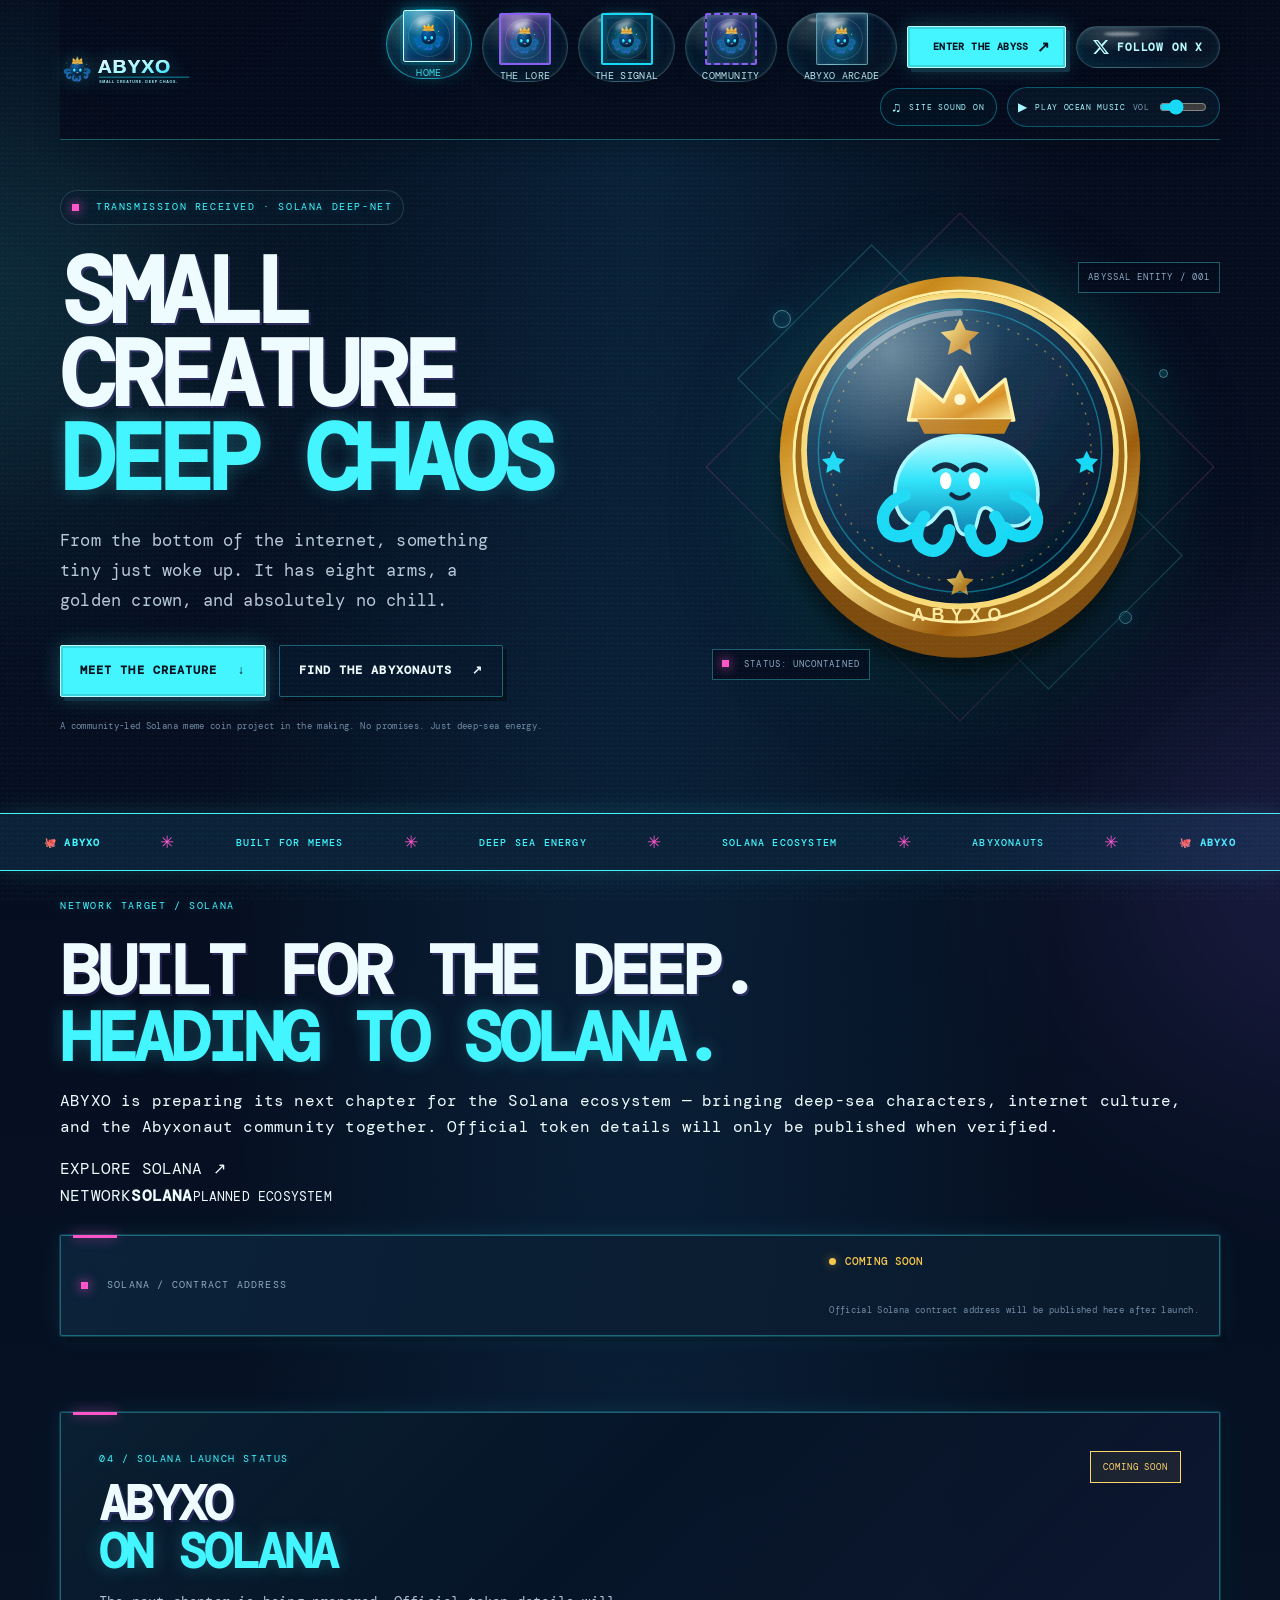
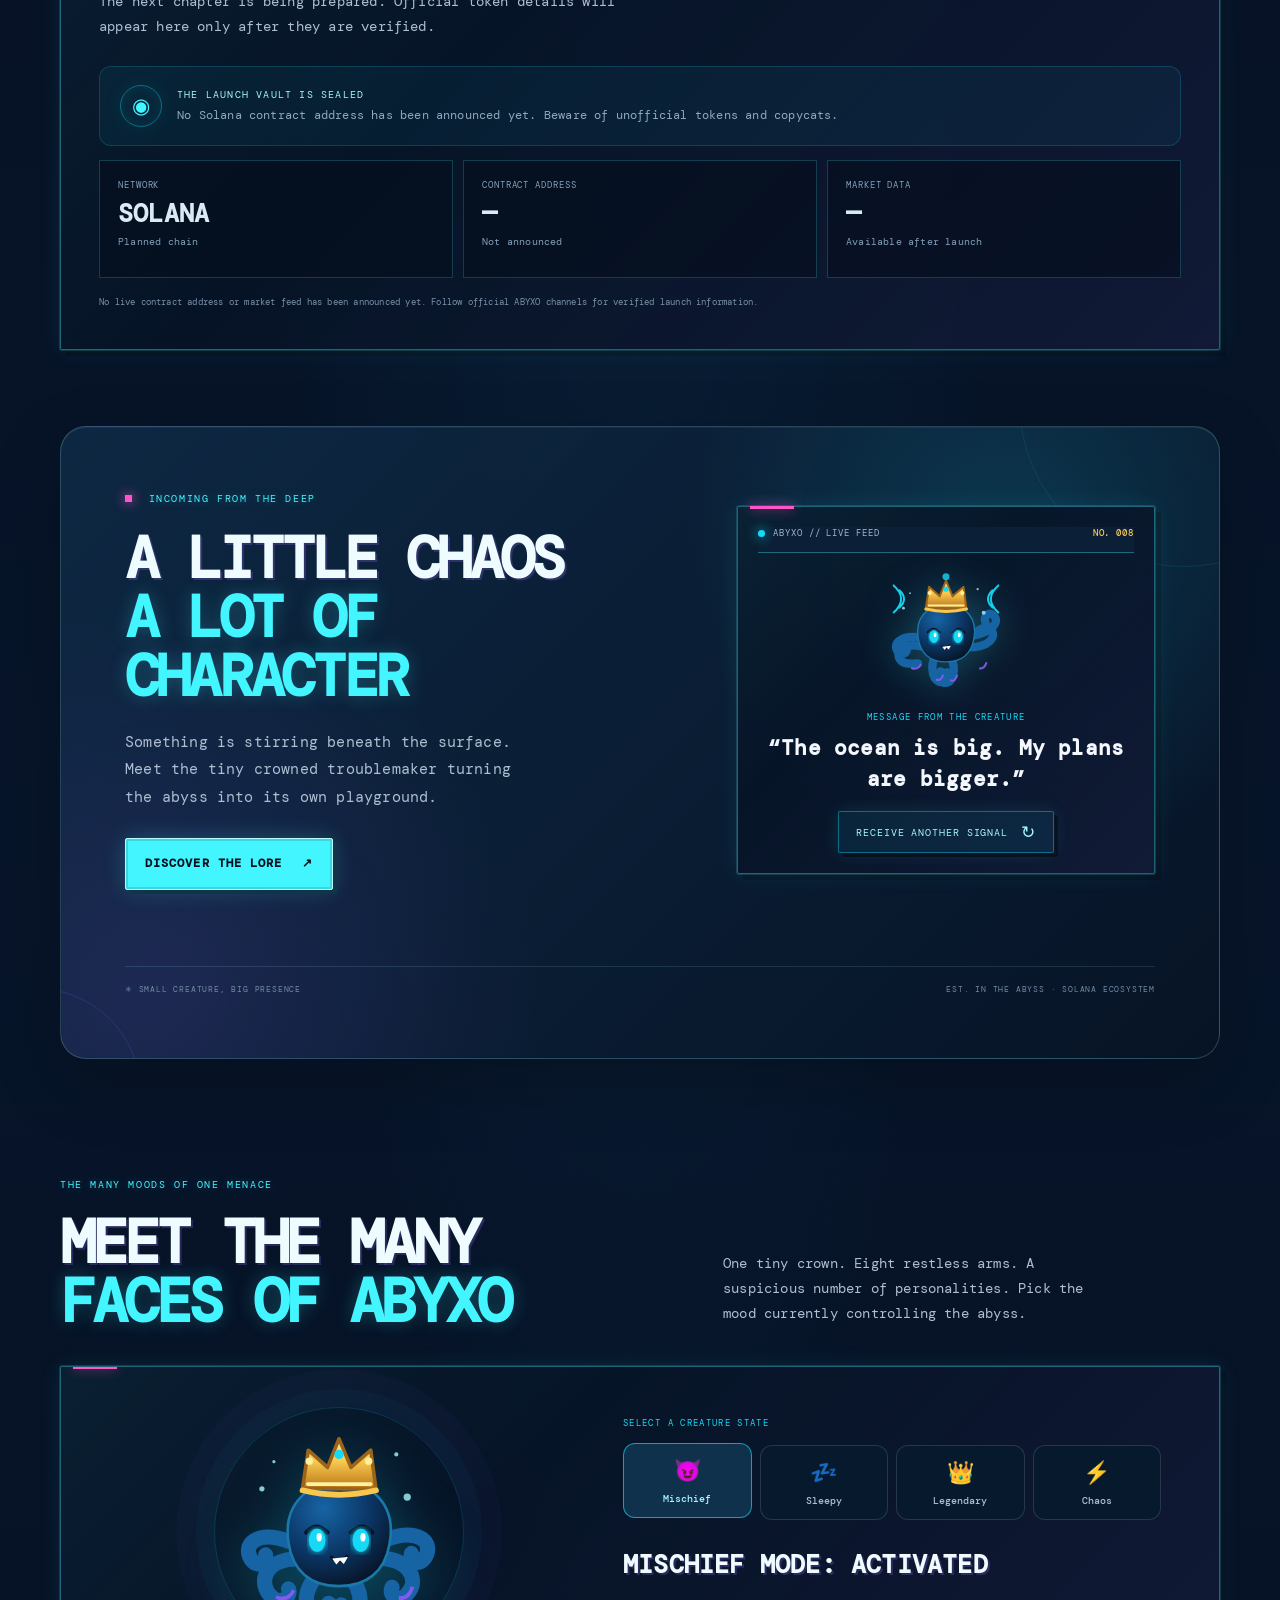
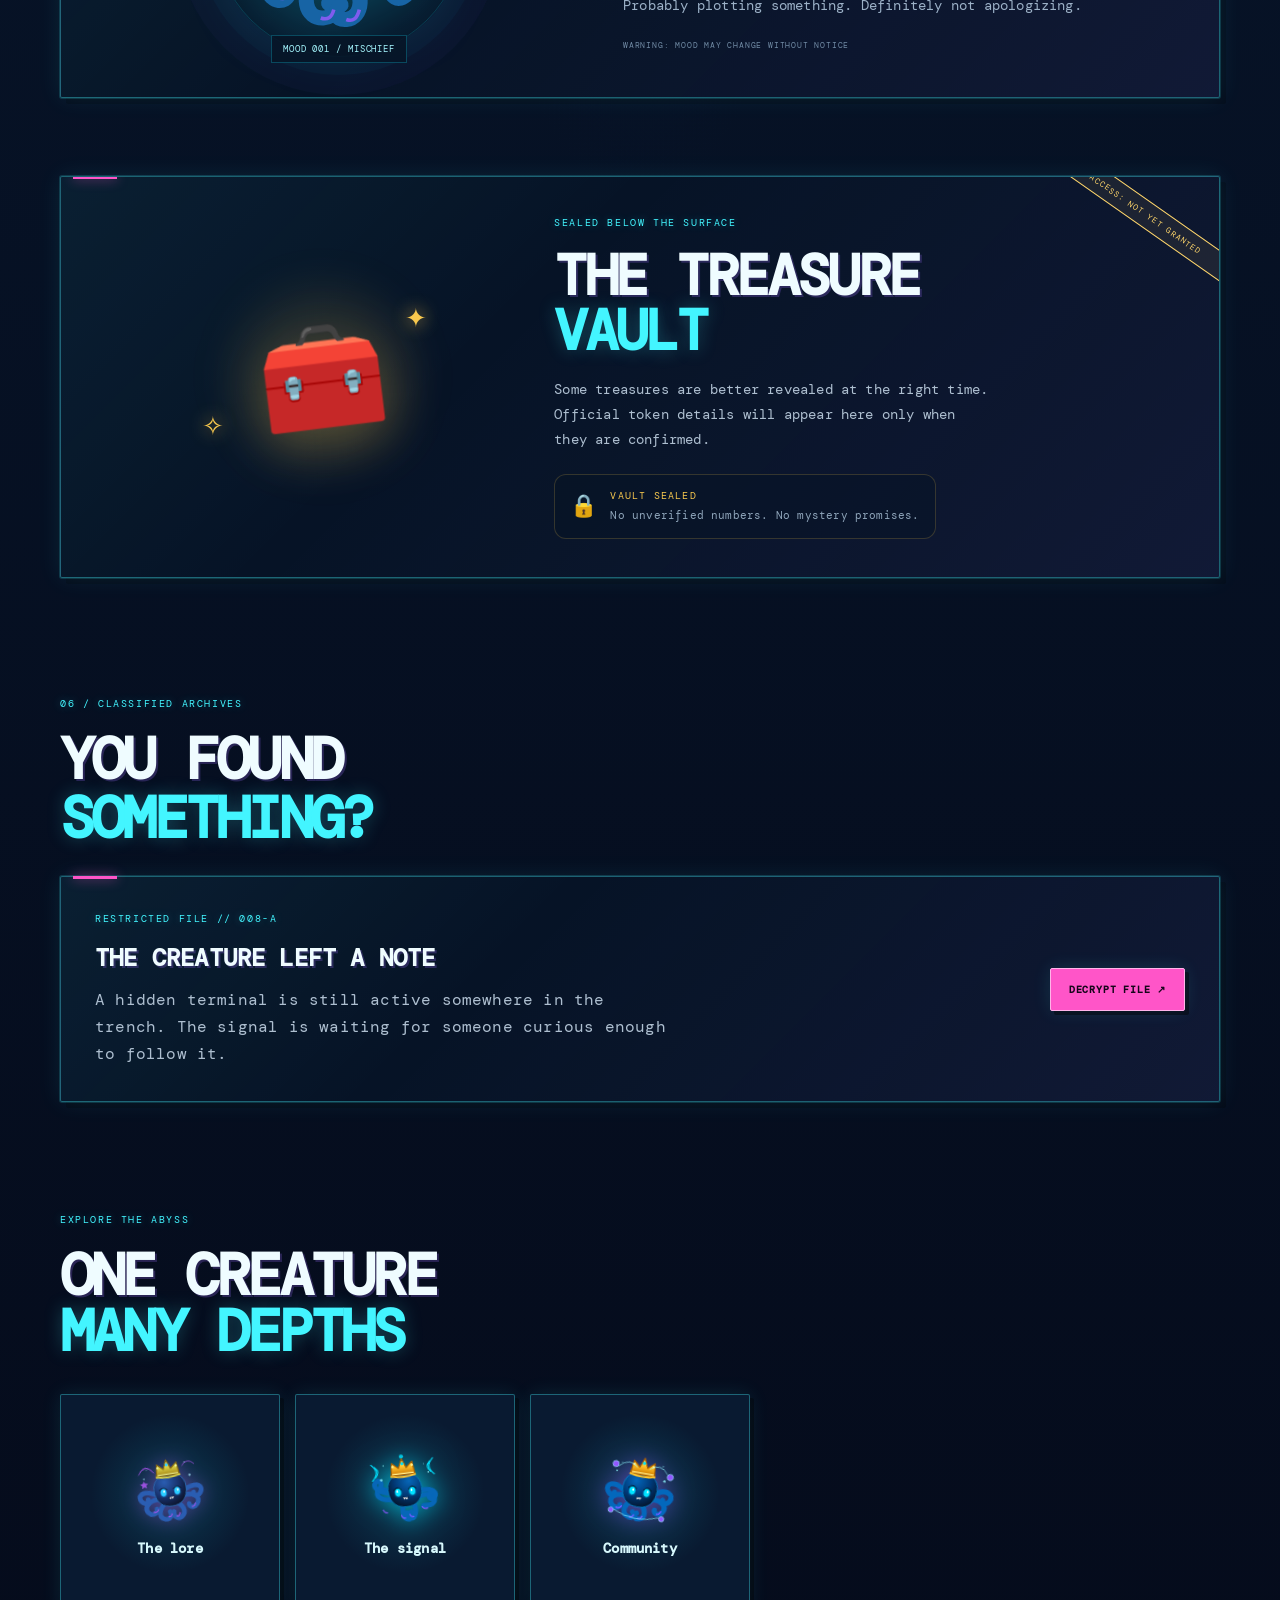
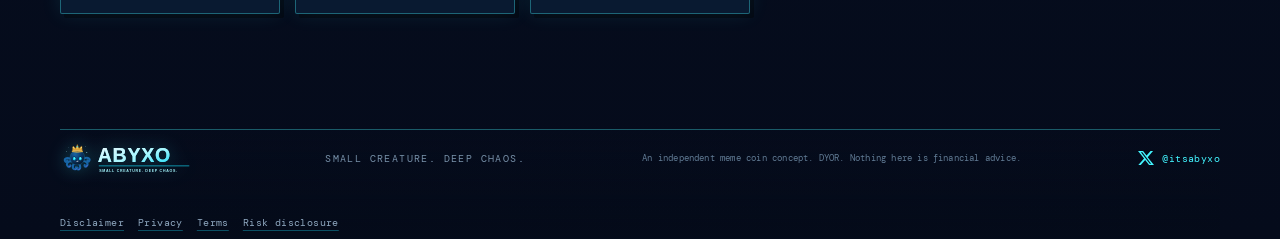
==== website/index.html @ 02805351 "Add official Solana identity across ABYXO pages" ====
<!doctype html>
<html lang="en">
<head>
  <meta charset="utf-8">
  <meta name="viewport" content="width=device-width, initial-scale=1">
  <meta name="theme-color" content="#071426">
  <meta name="description" content="ABYXO — Small Creature. Deep Chaos. A Solana meme coin community rising from the digital deep.">
  <meta name="robots" content="index, follow">
  <link rel="canonical" href="https://abyxo.xyz/">
  <meta property="og:type" content="website">
  <meta property="og:site_name" content="ABYXO">
  <meta property="og:title" content="ABYXO — Small Creature. Deep Chaos.">
  <meta property="og:description" content="ABYXO — Small Creature. Deep Chaos. A Solana meme coin community rising from the digital deep.">
  <meta property="og:url" content="https://abyxo.xyz/">
  <meta property="og:image" content="https://abyxo.xyz/og-image.jpg?v=2">
  <meta property="og:image:secure_url" content="https://abyxo.xyz/og-image.jpg?v=2">
  <meta property="og:image:type" content="image/jpeg">
  <meta property="og:image:width" content="1200">
  <meta property="og:image:height" content="630">
  <meta property="og:image:alt" content="ABYXO — Small Creature. Deep Chaos. Official deep-sea social preview.">
  <meta name="twitter:card" content="summary_large_image">
  <meta name="twitter:title" content="ABYXO — Small Creature. Deep Chaos.">
  <meta name="twitter:description" content="ABYXO — Small Creature. Deep Chaos. A Solana meme coin community rising from the digital deep.">
  <meta name="twitter:image" content="https://abyxo.xyz/og-image.jpg?v=2">
  <meta name="twitter:image:alt" content="ABYXO — Small Creature. Deep Chaos.">
  <title>ABYXO — Small Creature. Deep Chaos.</title>
  <link rel="icon" href="./favicon.svg" type="image/svg+xml">
  <link rel="apple-touch-icon" href="./mascot.svg">
  <link rel="preconnect" href="https://fonts.googleapis.com">
  <link rel="preconnect" href="https://fonts.gstatic.com" crossorigin>
  <link href="https://fonts.googleapis.com/css2?family=DM+Mono:wght@400;500&family=Space+Grotesk:wght@400;500;600;700&display=swap" rel="stylesheet">
  <link rel="stylesheet" href="./styles.css?v=5">
</head>
<body>
  <div class="ocean-glow glow-one"></div><div class="ocean-glow glow-two"></div>
  <header class="site-header">
    <a class="brand" href="./" aria-label="ABYXO home"><img src="./logo.svg" alt="ABYXO — Small Creature. Deep Chaos."></a>
    <a class="solana-mark-link" href="https://solana.com" target="_blank" rel="noopener noreferrer" aria-label="Visit the official Solana website" title="Solana"><img src="https://solana.com/src/img/branding/solanaLogoMark.svg" alt="" aria-hidden="true"></a>
    <button class="menu-toggle" aria-label="Open navigation" aria-expanded="false">☰</button>
    <nav class="nav" aria-label="Main navigation">
      <a href="./" class="nav-item nav-item--home active" data-nav="home" aria-current="page"><span class="nav-bubble nav-bubble--home"><img class="nav-bubble-logo" src="./mascot.svg" alt="" aria-hidden="true"></span><span class="nav-label">Home</span></a>
      <a href="./lore.html" class="nav-item nav-item--lore" data-nav="lore"><span class="nav-bubble nav-bubble--lore"><img class="nav-bubble-logo" src="./mascot.svg" alt="" aria-hidden="true"></span><span class="nav-label">The lore</span></a>
      <a href="./signal.html" class="nav-item nav-item--signal" data-nav="signal"><span class="nav-bubble nav-bubble--signal"><img class="nav-bubble-logo" src="./mascot.svg" alt="" aria-hidden="true"></span><span class="nav-label">The signal</span></a>
      <a href="./community.html" class="nav-item nav-item--community" data-nav="community"><span class="nav-bubble nav-bubble--community"><img class="nav-bubble-logo" src="./mascot.svg" alt="" aria-hidden="true"></span><span class="nav-label">Community</span></a>
      
      <a href="./arcade.html" class="nav-item nav-item--arcade" data-nav="arcade"><span class="nav-bubble nav-bubble--arcade"><img class="nav-bubble-logo" src="./mascot.svg" alt="" aria-hidden="true"></span><span class="nav-label">Abyxo Arcade</span></a>
      <a class="nav-cta" href="./community.html"><span>Enter the abyss</span><b>↗</b></a>
    <a class="social-link social-link--x" href="https://x.com/itsabyxo" target="_blank" rel="noopener noreferrer" aria-label="Follow ABYXO on X" title="ABYXO on X"><svg viewBox="0 0 24 24" aria-hidden="true"><path d="M18.9 1.5h3.68l-8.04 9.19L24 22.5h-7.41l-5.8-7.58-6.63 7.58H.48l8.6-9.83L0 1.5h7.59l5.24 6.93L18.9 1.5Zm-1.29 19h2.04L6.48 3.39H4.29L17.61 20.5Z"/></svg><span>Follow on X</span></a></nav>
  </header>
  <main id="top">
    <section class="hero section-wrap">
      <div class="hero-copy">
        <div class="eyebrow"><span class="pulse-dot"></span> TRANSMISSION RECEIVED · SOLANA DEEP-NET</div>
        <h1>SMALL CREATURE<br><span>DEEP CHAOS</span></h1>
        <p class="hero-lede">From the bottom of the internet, something tiny just woke up. It has eight arms, a golden crown, and absolutely no chill.</p>
        <div class="hero-actions">
          <a class="button button-primary" href="./lore.html">Meet the creature <span>↓</span></a>
          <a class="button button-ghost" href="./community.html">Find the Abyxonauts <span>↗</span></a>
        </div>
        <p class="micro-note">A community-led Solana meme coin project in the making. No promises. Just deep-sea energy.</p>
      </div>
      <div class="hero-art">
        <div class="orbit orbit-a"></div><div class="orbit orbit-b"></div>
        <div class="art-label label-top">ABYSSAL ENTITY / 001</div>
        <img class="mascot hero-coin" src="./coin.svg" alt="ABYXO gold-and-cyan coin featuring its crowned octopus emblem">
        <div class="art-label label-bottom"><span class="pulse-dot"></span> STATUS: UNCONTAINED</div>
        <div class="bubble bubble-one"></div><div class="bubble bubble-two"></div><div class="bubble bubble-three"></div>
      </div>
    </section>

    <section class="ticker-strip" aria-label="Project highlights">
      <div>🐙 <span>ABYXO</span></div><i>✳</i><div>BUILT FOR MEMES</div><i>✳</i><div>DEEP SEA ENERGY</div><i>✳</i><div>SOLANA ECOSYSTEM</div><i>✳</i><div>ABYXONAUTS</div><i>✳</i><div>🐙 <span>ABYXO</span></div>
    </section>
    <section class="solana-ecosystem section-wrap" aria-labelledby="solana-ecosystem-title">
      <div class="solana-ecosystem-mark" aria-hidden="true"><img src="https://solana.com/src/img/branding/solanaLogoMark.svg" alt=""></div>
      <div class="solana-ecosystem-copy">
        <div class="section-kicker">NETWORK TARGET / SOLANA</div>
        <h2 id="solana-ecosystem-title">BUILT FOR THE DEEP.<br><span>HEADING TO SOLANA.</span></h2>
        <p>ABYXO is preparing its next chapter for the Solana ecosystem — bringing deep-sea characters, internet culture, and the Abyxonaut community together. Official token details will only be published when verified.</p>
        <a class="solana-ecosystem-link" href="https://solana.com" target="_blank" rel="noopener noreferrer">EXPLORE SOLANA <span aria-hidden="true">↗</span></a>
      </div>
      <div class="solana-ecosystem-meta"><span>NETWORK</span><strong>SOLANA</strong><small>PLANNED ECOSYSTEM</small></div>
    </section>
    <section class="ca-strip section-wrap" aria-labelledby="ca-title">
      <div class="ca-strip-label"><span class="pulse-dot"></span><span id="ca-title">SOLANA / CONTRACT ADDRESS</span></div>
      <div class="ca-strip-value ca-strip-content">
        <div class="ca-address-row"><span class="ca-status-dot" aria-hidden="true"></span><strong class="ca-address">COMING SOON</strong></div>
        <div class="ca-address-row"><span class="micro-note">Official Solana contract address will be published here after launch.</span></div>
      </div>
    </section>
    <section class="token-live-panel section-wrap" id="solana-launch" aria-labelledby="solana-launch-title">
      <div class="token-live-heading"><div><div class="section-kicker">04 / SOLANA LAUNCH STATUS</div><h2 id="solana-launch-title">ABYXO <span>ON SOLANA</span></h2><p>The next chapter is being prepared. Official token details will appear here only after they are verified.</p></div><span class="token-live-badge">COMING SOON</span></div>
      <div class="token-live-status"><span class="token-live-orbit" aria-hidden="true">◉</span><div><strong>THE LAUNCH VAULT IS SEALED</strong><small>No Solana contract address has been announced yet. Beware of unofficial tokens and copycats.</small></div></div>
      <div class="token-live-grid" aria-label="ABYXO launch information">
        <article><span>NETWORK</span><strong>SOLANA</strong><small>Planned chain</small></article>
        <article><span>CONTRACT ADDRESS</span><strong>—</strong><small>Not announced</small></article>
        <article><span>MARKET DATA</span><strong>—</strong><small>Available after launch</small></article>
      </div>
      <p class="token-live-footnote">No live contract address or market feed has been announced yet. Follow official ABYXO channels for verified launch information.</p>
    </section>
    <section class="abyss-transmission section-wrap" aria-labelledby="transmission-title">
      <div class="transmission-orbit transmission-orbit--one"></div><div class="transmission-orbit transmission-orbit--two"></div>
      <div class="transmission-copy">
        <div class="section-kicker"><span class="pulse-dot"></span> INCOMING FROM THE DEEP</div>
        <h2 id="transmission-title">A LITTLE CHAOS<br><span>A LOT OF CHARACTER</span></h2>
        <p>Something is stirring beneath the surface. Meet the tiny crowned troublemaker turning the abyss into its own playground.</p>
        <a class="button button-primary" href="./lore.html">Discover the lore <span>↗</span></a>
      </div>
      <div class="transmission-console">
        <div class="console-top"><span><i></i> ABYXO // LIVE FEED</span><b>NO. 008</b></div>
        <div class="console-mascot"><img src="./mascot-signal.svg" alt="ABYXO sending a mysterious signal"></div>
        <p class="console-label">MESSAGE FROM THE CREATURE</p>
        <blockquote id="abyxo-message" aria-live="polite">“The ocean is big. My plans are bigger.”</blockquote>
        <button class="signal-button" id="new-signal" type="button">Receive another signal <span>↻</span></button>
      </div>
      <div class="transmission-foot"><span>✳ SMALL CREATURE, BIG PRESENCE</span><span>EST. IN THE ABYSS · SOLANA ECOSYSTEM</span></div>
    </section>
    <section class="personality-section section-wrap" aria-labelledby="personality-title">
      <div class="section-kicker">THE MANY MOODS OF ONE MENACE</div>
      <div class="personality-heading"><h2 id="personality-title">MEET THE MANY<br><span>FACES OF ABYXO</span></h2><p>One tiny crown. Eight restless arms. A suspicious number of personalities. Pick the mood currently controlling the abyss.</p></div>
      <div class="personality-panel">
        <div class="personality-art" id="personality-art" data-mood="mischief"><span class="personality-orbit"></span><img src="./mascot.svg" alt="ABYXO mascot in its selected mood"><span class="mood-stamp" id="mood-stamp">MOOD 001 / MISCHIEF</span></div>
        <div class="personality-controls">
          <p class="console-label">SELECT A CREATURE STATE</p>
          <div class="mood-options" role="group" aria-label="Choose ABYXO's mood">
            <button class="mood-option active" type="button" data-mood="mischief" aria-pressed="true"><span>😈</span><b>Mischief</b></button>
            <button class="mood-option" type="button" data-mood="sleepy" aria-pressed="false"><span>💤</span><b>Sleepy</b></button>
            <button class="mood-option" type="button" data-mood="legendary" aria-pressed="false"><span>👑</span><b>Legendary</b></button>
            <button class="mood-option" type="button" data-mood="chaos" aria-pressed="false"><span>⚡</span><b>Chaos</b></button>
          </div>
          <h3 id="mood-title">Mischief mode: ACTIVATED</h3>
          <p id="mood-description">Probably plotting something. Definitely not apologizing.</p>
          <span class="mood-footnote">WARNING: MOOD MAY CHANGE WITHOUT NOTICE</span>
        </div>
      </div>
    </section>

    <section class="treasure-section section-wrap" aria-labelledby="treasure-title">
      <div class="treasure-card">
        <div class="treasure-art" aria-hidden="true"><span class="treasure-glow"></span><span class="treasure-chest">🧰</span><span class="treasure-coin coin-one">✦</span><span class="treasure-coin coin-two">✧</span></div>
        <div class="treasure-copy"><div class="section-kicker">SEALED BELOW THE SURFACE</div><h2 id="treasure-title">THE TREASURE<br><span>VAULT</span></h2><p>Some treasures are better revealed at the right time. Official token details will appear here only when they are confirmed.</p>
          <div class="vault-status"><span class="vault-lock">🔒</span><span><b>VAULT SEALED</b><small>No unverified numbers. No mystery promises.</small></span></div>
        </div>
        <div class="vault-ribbon">ACCESS: NOT YET GRANTED</div>
      </div>
    </section>

    


    

    <section class="home-found-something section-wrap" id="classified" aria-labelledby="found-something-title">
  <div class="home-found-heading">
    <div class="section-kicker">06 / CLASSIFIED ARCHIVES</div>
    <h2 id="found-something-title">YOU FOUND<br><span>SOMETHING?</span></h2>
  </div>
  <div class="home-found-card">
    <div><div class="section-kicker">RESTRICTED FILE // 008-A</div><h3>THE CREATURE LEFT A NOTE</h3><p>A hidden terminal is still active somewhere in the trench. The signal is waiting for someone curious enough to follow it.</p></div>
    <a class="reveal-button" href="./terminal.html">DECRYPT FILE ↗</a>
  </div>
</section>

    <section class="home-explore section-wrap"><div class="section-kicker">EXPLORE THE ABYSS</div><h2>ONE CREATURE<br><span>MANY DEPTHS</span></h2><div class="explore-grid"><a class="explore-bubble explore-bubble--lore" href="./lore.html"><img class="explore-mascot explore-mascot--lore" src="./mascot-lore.svg" alt="" aria-hidden="true"><span>The lore</span></a><a class="explore-bubble explore-bubble--signal" href="./signal.html"><img class="explore-mascot explore-mascot--signal" src="./mascot-signal.svg" alt="" aria-hidden="true"><span>The signal</span></a><a class="explore-bubble explore-bubble--community" href="./community.html"><img class="explore-mascot explore-mascot--community" src="./mascot-community.svg" alt="" aria-hidden="true"><span>Community</span></a></div></section>
  </main>
  <footer class="site-footer section-wrap">
    <a class="brand" href="./"><img src="./logo.svg" alt="ABYXO — Small Creature. Deep Chaos."></a>
    <p>SMALL CREATURE. DEEP CHAOS.</p>
    <span class="footer-note">An independent meme coin concept. DYOR. Nothing here is financial advice.</span><a class="footer-social-link" href="https://x.com/itsabyxo" target="_blank" rel="noopener noreferrer" aria-label="Official ABYXO account on X"><svg viewBox="0 0 24 24" aria-hidden="true"><path d="M18.9 1.5h3.68l-8.04 9.19L24 22.5h-7.41l-5.8-7.58-6.63 7.58H.48l8.6-9.83L0 1.5h7.59l5.24 6.93L18.9 1.5Zm-1.29 19h2.04L6.48 3.39H4.29L17.61 20.5Z"/></svg><span>@itsabyxo</span></a>
      <nav class="legal-links" aria-label="Legal information"><a href="./disclaimer.html">Disclaimer</a><a href="./privacy.html">Privacy</a><a href="./terms.html">Terms</a><a href="./risk-disclosure.html">Risk disclosure</a></nav>
  </footer>
  <script src="https://cdn.jsdelivr.net/npm/@supabase/supabase-js@2"></script>
  <script src="./supabase-config.js"></script>
  <script src="./script.js"></script>
  <script src="./leaderboard.js"></script>
  <script src="./site-sound.js"></script>

</body>
</html>
---- website/styles.css ----
:root{--navy:#071426;--panel:#0c2038;--cyan:#16d9f5;--aqua:#a6f7ff;--purple:#8b5cf6;--white:#f4f7fc;--muted:#9cb1c7;--gold:#f8c84e}*{box-sizing:border-box}html{scroll-behavior:smooth}body{margin:0;background:var(--navy);color:var(--white);font-family:"Space Grotesk",sans-serif;overflow-x:hidden}a{color:inherit;text-decoration:none}.ocean-glow{position:absolute;width:440px;height:440px;border-radius:50%;filter:blur(110px);opacity:.13;pointer-events:none}.glow-one{background:var(--cyan);top:80px;left:-240px}.glow-two{background:var(--purple);top:650px;right:-260px}.section-wrap,.site-header{width:min(1160px,calc(100% - 48px));margin-inline:auto}.site-header{height:86px;display:flex;align-items:center;justify-content:space-between;border-bottom:1px solid #ffffff16;position:relative;z-index:5}.brand{display:flex;align-items:center;gap:10px;font-weight:700;letter-spacing:.16em;font-size:20px}.brand img{width:148px;height:auto;display:block;object-fit:contain}.nav{display:flex;align-items:center;gap:34px;font-size:13px;color:var(--muted)}.nav a:hover{color:var(--aqua)}.nav .nav-cta{color:var(--navy);background:var(--cyan);padding:12px 17px;border-radius:4px;font-weight:700}.nav-cta span{margin-left:10px}.menu-toggle{display:none;background:none;border:0;color:white;font-size:24px}.hero{min-height:650px;display:grid;grid-template-columns:1.08fr .92fr;align-items:center;gap:30px;padding-top:50px;padding-bottom:70px}.eyebrow,.section-kicker,.art-label,.micro-note,.footer-note,.card-index,.disclaimer{font-family:"DM Mono",monospace}.eyebrow,.section-kicker{font-size:10px;letter-spacing:.16em;color:var(--cyan)}.pulse-dot{display:inline-block;width:7px;height:7px;background:var(--cyan);border-radius:50%;box-shadow:0 0 13px var(--cyan);margin-right:9px}h1{font-size:clamp(54px,7.2vw,94px);line-height:.91;letter-spacing:-.075em;margin:26px 0 24px;font-weight:700}h1 span,h2 span{color:var(--cyan)}.hero-lede{font-size:17px;line-height:1.7;color:#b7c8d9;max-width:510px}.hero-actions{display:flex;gap:13px;flex-wrap:wrap;margin-top:30px}.button{display:inline-flex;align-items:center;gap:20px;padding:15px 19px;border-radius:4px;font-size:12px;font-weight:700;letter-spacing:.02em}.button-primary{background:var(--cyan);color:var(--navy)}.button-primary:hover{background:var(--aqua);transform:translateY(-2px)}.button-ghost{border:1px solid #ffffff38;color:var(--white)}.button-ghost:hover{border-color:var(--cyan);color:var(--cyan)}.micro-note{font-size:9px;line-height:1.7;color:#718ba5;margin-top:22px;letter-spacing:.04em}.hero-art{min-height:490px;position:relative;display:grid;place-items:center}.mascot{width:min(88%,440px);position:relative;z-index:2;filter:drop-shadow(0 22px 55px #16d9f533);animation:float 5s ease-in-out infinite}.orbit{position:absolute;border:1px solid #16d9f52b;border-radius:50%;transform:rotate(-22deg)}.orbit-a{width:440px;height:190px}.orbit-b{width:360px;height:360px;border-color:#8b5cf62b}.art-label{position:absolute;z-index:3;font-size:9px;letter-spacing:.12em;color:#8ca9c3}.label-top{top:40px;right:0}.label-bottom{bottom:32px;left:12px}.bubble{position:absolute;border:1px solid #a6f7ff77;border-radius:50%;box-shadow:inset 0 0 12px #16d9f533,0 0 14px #16d9f522}.bubble-one{width:18px;height:18px;top:18%;left:14%}.bubble-two{width:9px;height:9px;right:10%;top:30%}.bubble-three{width:13px;height:13px;bottom:18%;right:17%}@keyframes float{0%,100%{transform:translateY(0) rotate(-2deg)}50%{transform:translateY(-13px) rotate(2deg)}}.ticker-strip{display:flex;align-items:center;justify-content:space-around;gap:20px;white-space:nowrap;overflow:hidden;background:var(--cyan);color:var(--navy);padding:17px 24px;font:500 10px "DM Mono",monospace;letter-spacing:.12em}.ticker-strip i{font-style:normal;font-size:17px}.ticker-strip span{font-weight:700}.content-section{padding-top:130px;padding-bottom:130px}.two-col{display:grid;grid-template-columns:1fr 1fr;gap:80px;align-items:center}h2{font-size:clamp(40px,5.5vw,68px);line-height:.98;letter-spacing:-.065em;margin:24px 0 0}.body-copy{max-width:480px;color:#aebfd0;font-size:15px;line-height:1.8}.highlight-line{color:var(--aqua);font-weight:600}.signal-section{background:#0a1c31;border-block:1px solid #ffffff12;padding:100px 0}.signal-inner h2{font-size:clamp(38px,5vw,58px);margin-bottom:50px}.signal-grid{display:grid;grid-template-columns:repeat(3,1fr);gap:14px}.signal-card{position:relative;border:1px solid #ffffff19;background:#0d233c;padding:28px;min-height:230px}.card-index{position:absolute;top:22px;right:22px;color:#607d99;font-size:10px}.card-icon{font-size:28px;color:var(--cyan);margin-bottom:28px}.signal-card h3{font-size:14px;letter-spacing:.12em}.signal-card p{font-size:13px;line-height:1.7;color:#9eb2c7}.disclaimer{font-size:9px;color:#7089a3;margin-top:24px}.community-section{padding-top:110px;padding-bottom:110px}.community-panel{display:grid;grid-template-columns:.8fr 1.2fr;align-items:center;background:linear-gradient(120deg,#0e2944,#0b1c32);border:1px solid #ffffff1b;padding:45px 7%;overflow:hidden}.community-art img{width:min(100%,300px);filter:drop-shadow(0 10px 40px #16d9f544)}.community-copy h2{font-size:clamp(38px,5vw,60px)}.community-copy>p{color:#a9bbce;line-height:1.7}.button-disabled{margin-top:12px;background:#26394c;color:#8297ab;cursor:not-allowed}.site-footer{min-height:110px;border-top:1px solid #ffffff1a;display:flex;align-items:center;justify-content:space-between;gap:20px;flex-wrap:wrap}.site-footer>p{font:10px "DM Mono",monospace;letter-spacing:.14em;color:#7891a9}.footer-note{font-size:9px;color:#617b94}@media(max-width:760px){.section-wrap,.site-header{width:min(100% - 36px,560px)}.site-header{height:72px}.menu-toggle{display:block}.nav{display:none;position:absolute;top:71px;left:0;right:0;padding:22px;background:#0b2037;border:1px solid #ffffff20;flex-direction:column;align-items:stretch;gap:20px}.nav.open{display:flex}.nav .nav-cta{text-align:center}.hero{grid-template-columns:1fr;padding-top:65px;gap:0}.hero-copy{position:relative;z-index:2}.hero-art{min-height:360px;margin-top:-8px}.mascot{width:min(80%,340px)}.orbit-a{width:320px;height:145px}.orbit-b{width:280px;height:280px}.label-top{top:18px;right:8px}.label-bottom{bottom:16px}.ticker-strip{justify-content:flex-start;gap:25px}.content-section{padding-top:85px;padding-bottom:85px}.two-col{grid-template-columns:1fr;gap:25px}.signal-section{padding:80px 0}.signal-grid{grid-template-columns:1fr}.signal-card{min-height:190px}.community-section{padding-top:75px;padding-bottom:75px}.community-panel{grid-template-columns:1fr;padding:30px 24px}.community-art{text-align:center}.community-art img{width:190px}.community-copy h2{font-size:44px}.site-footer{padding-block:24px;justify-content:center;text-align:center;flex-direction:column;gap:12px}.site-footer .brand{justify-content:center}}@media(prefers-reduced-motion:reduce){*,*::before,*::after{scroll-behavior:auto!important;animation:none!important;transition:none!important}}

/* FAQ */
.faq-section{padding-top:80px;padding-bottom:110px}.faq-section h2{font-size:clamp(38px,5vw,58px);margin-bottom:38px}.faq-list{border-top:1px solid #ffffff24}.faq-item{border-bottom:1px solid #ffffff24;padding:0 4px}.faq-item summary{cursor:pointer;list-style:none;padding:22px 34px 22px 0;font-size:16px;font-weight:600;position:relative}.faq-item summary::-webkit-details-marker{display:none}.faq-item summary::after{content:"+";position:absolute;right:4px;top:17px;color:var(--cyan);font-size:24px;font-weight:400}.faq-item[open] summary::after{content:"−"}.faq-item p{max-width:760px;margin:0;padding:0 30px 22px 0;color:#aebfd0;font-size:14px;line-height:1.8}@media(max-width:760px){.faq-section{padding-top:65px;padding-bottom:80px}.faq-item summary{font-size:14px;padding-block:19px}.faq-item p{font-size:13px}}


/* ABYXO V2 — motion, detail panels, and mobile polish */
.hero-art .bubble-one{animation:bubble-rise 6s ease-in-out infinite}
.hero-art .bubble-two{animation:bubble-rise 7.5s ease-in-out -2s infinite}
.hero-art .bubble-three{animation:bubble-rise 5.5s ease-in-out -1s infinite}
@keyframes bubble-rise{0%,100%{transform:translateY(8px) scale(.92);opacity:.45}50%{transform:translateY(-18px) scale(1.08);opacity:1}}
.signal-card,.token-card,.roadmap-item{transition:transform .25s ease,border-color .25s ease,background .25s ease}
.signal-card:hover,.token-card:hover{transform:translateY(-5px);border-color:#16d9f577;background:#102b49}
.details-section{padding-top:110px;padding-bottom:110px}
.details-heading{display:grid;grid-template-columns:1fr 1fr;gap:60px;align-items:end;margin-bottom:42px}
.details-heading h2{margin:22px 0 0}
.details-heading>p{max-width:480px;margin:0;color:#aebfd0;font-size:15px;line-height:1.8}
.token-grid{display:grid;grid-template-columns:repeat(4,1fr);gap:12px}
.token-card{min-height:160px;padding:24px;border:1px solid #ffffff20;background:#0c2038;display:flex;flex-direction:column;align-items:flex-start;justify-content:center;gap:10px}
.token-card>span,.token-card small,.roadmap-status{font:10px "DM Mono",monospace;letter-spacing:.1em;color:#83a0ba}
.token-card strong{font-size:clamp(19px,2.3vw,27px);color:var(--aqua);letter-spacing:-.04em}
.roadmap-section{padding:100px 0;background:#0a1c31;border-block:1px solid #ffffff12}
.roadmap-section .details-heading{margin-bottom:45px}
.roadmap-list{border-top:1px solid #ffffff24}
.roadmap-item{display:grid;grid-template-columns:90px 1fr;gap:20px;padding:27px 18px;border-bottom:1px solid #ffffff24}
.roadmap-item:hover{background:#ffffff05}
.roadmap-number{font:500 24px "DM Mono",monospace;color:var(--cyan)}
.roadmap-item h3{margin:0 0 9px;font-size:15px;letter-spacing:.12em}
.roadmap-item p{max-width:720px;margin:0 0 14px;color:#aebfd0;font-size:14px;line-height:1.7}
.roadmap-status{display:inline-block;color:#f8c84e;font-size:9px}
.nav a{transition:color .2s ease}
.button,.nav-cta{transition:transform .2s ease,background .2s ease,border-color .2s ease}
.button:focus-visible,.nav a:focus-visible,.menu-toggle:focus-visible,.faq-item summary:focus-visible{outline:2px solid var(--aqua);outline-offset:4px}
@media(max-width:900px){.nav{gap:16px;font-size:12px}.nav .nav-cta{padding:10px 12px}.token-grid{grid-template-columns:repeat(2,1fr)}}
@media(max-width:760px){.details-section{padding-top:75px;padding-bottom:75px}.details-heading{grid-template-columns:1fr;gap:20px;margin-bottom:30px}.details-heading h2{font-size:44px}.roadmap-section{padding:75px 0}.roadmap-item{grid-template-columns:48px 1fr;gap:12px;padding:23px 4px}.roadmap-number{font-size:19px}.token-card{min-height:135px;padding:18px}.hero-art .mascot{animation-duration:6s}}
@media(max-width:380px){.section-wrap,.site-header{width:calc(100% - 28px)}.brand img{width:124px}.hero h1{font-size:49px}.hero-actions .button{width:100%;justify-content:space-between}.token-grid{gap:8px}.token-card{padding:14px}.token-card strong{font-size:18px}.roadmap-item p{font-size:13px}}
@media(prefers-reduced-motion:reduce){.hero-art .bubble-one,.hero-art .bubble-two,.hero-art .bubble-three{animation:none}.signal-card,.token-card,.roadmap-item,.button,.nav a{transition:none}}

/* Abyxonauts community identity */
.community-principles{display:grid;gap:10px;margin:25px 0 18px}
.community-principles article{display:flex;align-items:center;gap:15px;padding:13px 15px;border:1px solid #ffffff1b;background:#071a2d}
.community-principles article>span{font:11px "DM Mono",monospace;color:var(--cyan)}
.community-principles article strong{display:block;font-size:10px;letter-spacing:.12em;color:var(--white)}
.community-principles article small{display:block;margin-top:4px;font-size:11px;line-height:1.5;color:#91a9bf}
.community-safety{padding:15px 17px;border-left:2px solid var(--gold);background:#f8c84e0b}
.community-safety strong{font:10px "DM Mono",monospace;letter-spacing:.12em;color:var(--gold)}
.community-safety p{margin:7px 0 0;font-size:11px;line-height:1.7;color:#aebfd0}
@media(max-width:760px){.community-principles{margin-top:20px}.community-principles article{padding:12px}.community-safety{padding:13px}}


/* Typography cleanup: consistent rhythm, readable line lengths, and balanced wrapping */
body{font-size:16px;line-height:1.65;text-rendering:optimizeLegibility;-webkit-font-smoothing:antialiased}
h1,h2,h3,p{overflow-wrap:break-word}
h1,h2{ text-wrap:balance }
.hero-copy,.body-copy,.signal-inner,.details-heading,.roadmap-list,.faq-list,.community-copy{min-width:0}
.hero-lede{max-width:46ch;line-height:1.75}
.body-copy{max-width:52ch;line-height:1.85}
.body-copy p{margin:0 0 18px}
.body-copy .highlight-line{margin-top:24px;line-height:1.55}
.signal-inner>div:first-child h2{max-width:19ch;line-height:1.04}
.signal-card h3{line-height:1.35;margin:0 0 10px}
.signal-card p{max-width:34ch;line-height:1.75;margin:0}
.details-heading{align-items:center}
.details-heading h2{max-width:10ch;line-height:1.02}
.details-heading>p{max-width:48ch;line-height:1.8}
.token-card>span{line-height:1.4}
.token-card strong{line-height:1.15}
.token-card small{line-height:1.55;letter-spacing:.04em}
.roadmap-item h3{line-height:1.4}
.roadmap-item p{max-width:68ch;line-height:1.8}
.faq-section>h2{line-height:1.04}
.faq-item summary{line-height:1.45}
.faq-item p{max-width:72ch;line-height:1.85}
.community-copy>p:not(.micro-note){max-width:48ch;line-height:1.8}
.community-principles article strong{line-height:1.45}
.community-principles article small{max-width:42ch;line-height:1.6}
.community-safety p{max-width:58ch;line-height:1.75}
.micro-note,.disclaimer,.footer-note{line-height:1.7}
@media(max-width:760px){
  body{font-size:15px}
  .hero-lede{font-size:15px;max-width:42ch}
  .body-copy{font-size:14px;line-height:1.8}
  .signal-inner>div:first-child h2{max-width:17ch;font-size:clamp(34px,9vw,46px)}
  .details-heading h2{font-size:42px;max-width:11ch}
  .details-heading>p{font-size:14px;line-height:1.75}
  .roadmap-item p{font-size:13px;line-height:1.75}
  .faq-item summary{padding-right:38px;line-height:1.5}
  .faq-item p{line-height:1.8}
  .community-copy h2{max-width:12ch;line-height:1.02}
  .community-copy>p:not(.micro-note){font-size:14px}
}
@media(max-width:380px){
  .hero h1{font-size:clamp(42px,13vw,49px)}
  .details-heading h2{font-size:38px}
  .community-copy h2{font-size:39px}
}


/* Responsive refinement — mobile spacing, navigation, and touch targets */
@media (max-width:760px){
  html{scroll-padding-top:82px}
  .site-header{position:sticky;top:0;background:#071426f2;backdrop-filter:blur(14px);-webkit-backdrop-filter:blur(14px)}
  .nav{max-height:calc(100dvh - 82px);overflow-y:auto;overscroll-behavior:contain}
  .nav a{min-height:42px;display:flex;align-items:center}
  .nav .nav-cta{justify-content:center}
  .menu-toggle{width:44px;height:44px;display:grid;place-items:center;border-radius:6px}
  .hero{min-height:0;padding-top:52px;padding-bottom:52px}
  .hero-art{min-height:clamp(290px,82vw,370px);margin-top:8px}
  .hero-art .mascot{width:min(78%,330px)}
  .hero-art .orbit-a{width:min(88vw,320px);height:min(40vw,145px)}
  .hero-art .orbit-b{width:min(74vw,280px);height:min(74vw,280px)}
  .hero-actions{gap:10px}
  .hero-actions .button{min-height:48px}
  .ticker-strip{padding-block:14px}
  .content-section,.community-section{scroll-margin-top:82px}
  .signal-section,.roadmap-section{scroll-margin-top:72px}
  .signal-card{padding:24px;min-height:0}
  .signal-card .card-icon{margin-bottom:18px}
  .token-card{min-width:0;overflow-wrap:anywhere}
  .roadmap-item{align-items:start}
  .faq-item summary{min-height:54px;display:flex;align-items:center}
  .community-panel{gap:18px}
  .community-art img{max-width:190px}
  .community-principles article{align-items:flex-start}
  .community-principles article>span{padding-top:1px}
  .site-footer{padding-bottom:max(24px,env(safe-area-inset-bottom))}
}
@media (max-width:420px){
  .section-wrap,.site-header{width:calc(100% - 30px)}
  .brand img{width:116px}
  .hero{padding-top:42px}
  .hero .eyebrow{font-size:9px;letter-spacing:.11em}
  .hero h1{font-size:clamp(40px,12.5vw,49px);letter-spacing:-.07em}
  .hero-lede{font-size:14px}
  .hero-actions{display:grid;grid-template-columns:1fr}
  .hero-actions .button{width:100%;justify-content:space-between}
  .hero-art{min-height:285px}
  .art-label{font-size:8px}
  .token-grid{grid-template-columns:repeat(2,minmax(0,1fr))}
  .token-card{padding:13px;min-height:126px}
  .token-card strong{font-size:17px}
  .roadmap-item{grid-template-columns:38px minmax(0,1fr);gap:10px}
  .roadmap-number{font-size:17px}
  .community-panel{padding:25px 18px}
  .community-copy h2{font-size:clamp(34px,10vw,40px)}
  .community-principles article strong{font-size:9px}
  .community-principles article small{font-size:10px}
}
@media (max-width:340px){
  .section-wrap,.site-header{width:calc(100% - 24px)}
  .brand img{width:106px}
  .hero h1{font-size:39px}
  .ticker-strip{gap:18px;font-size:9px}
  .token-card{padding:11px}
  .token-card>span,.token-card small{font-size:9px}
}
@media (hover:none){
  .signal-card:hover,.token-card:hover{transform:none}
}



/* Bubble navigation — floating glass droplets */
.site-header{z-index:20}
.nav{gap:12px}
.nav a:not(.nav-cta){
  position:relative;
  isolation:isolate;
  display:inline-flex;
  align-items:center;
  justify-content:center;
  min-height:42px;
  padding:0 16px;
  border:1px solid #a6f7ff38;
  border-radius:999px;
  color:#c4eaf2;
  background:
    radial-gradient(ellipse at 28% 15%,#ffffff30 0,transparent 38%),
    linear-gradient(145deg,#16d9f51c,#1764a51a 58%,#a6f7ff0b);
  box-shadow:inset 0 1px 3px #ffffff20,inset 0 -5px 12px #16d9f510,0 5px 16px #00000020;
  backdrop-filter:blur(8px);
  -webkit-backdrop-filter:blur(8px);
  transition:transform .22s ease,border-color .22s ease,background .22s ease,box-shadow .22s ease;
}
.nav a:not(.nav-cta)::before{
  content:"";
  position:absolute;
  top:5px;
  left:19%;
  width:25%;
  height:4px;
  border-radius:50%;
  background:#ffffff65;
  filter:blur(1px);
  pointer-events:none;
}
.nav a:not(.nav-cta):hover{
  color:var(--aqua);
  border-color:#16d9f5a8;
  background:radial-gradient(ellipse at 30% 12%,#ffffff42 0,transparent 42%),linear-gradient(145deg,#16d9f536,#1764a52b 65%,#a6f7ff16);
  box-shadow:inset 0 1px 4px #ffffff35,0 0 20px #16d9f526;
  transform:translateY(-3px);
}
.nav .nav-cta{
  position:relative;
  min-height:46px;
  display:inline-flex;
  align-items:center;
  justify-content:center;
  border:1px solid #a6f7ff9c;
  border-radius:999px;
  padding:0 19px;
  color:var(--navy);
  background:radial-gradient(ellipse at 30% 12%,#ffffffb8 0,transparent 42%),linear-gradient(145deg,#a6f7ff,#16d9f5 58%,#6cecff);
  box-shadow:inset 0 2px 4px #ffffffa3,0 6px 18px #16d9f533;
}
.nav .nav-cta:hover{transform:translateY(-3px);background:linear-gradient(145deg,#d7fcff,#16d9f5 70%);color:var(--navy)}
@media(max-width:900px) and (min-width:761px){
  .nav{gap:7px}
  .nav a:not(.nav-cta){padding-inline:10px;font-size:11px}
  .nav .nav-cta{padding-inline:12px;font-size:11px}
}
@media(max-width:760px){
  .nav{
    top:71px;
    gap:13px;
    padding:20px 18px 22px;
    background:linear-gradient(155deg,#0d2944f7,#071426fa);
    border:1px solid #a6f7ff2b;
    border-top:1px solid #a6f7ff55;
    border-radius:0 0 22px 22px;
    box-shadow:0 18px 38px #00000055,inset 0 1px 0 #ffffff16;
  }
  .nav a:not(.nav-cta){
    min-height:48px;
    width:100%;
    justify-content:flex-start;
    padding:0 19px;
    font-size:13px;
    border-radius:999px;
  }
  .nav a:not(.nav-cta)::before{left:22px;width:34px}
  .nav .nav-cta{width:100%;min-height:50px;margin-top:3px}
}
@media(prefers-reduced-motion:reduce){
  .nav a:not(.nav-cta),.nav .nav-cta{transition:none}
}


/* Multi-page navigation and page directory */
.nav a.active:not(.nav-cta){
  color:var(--aqua);
  border-color:#16d9f5a0;
  background:radial-gradient(ellipse at 30% 12%,#ffffff3d 0,transparent 42%),linear-gradient(145deg,#16d9f52e,#1764a52b 65%,#a6f7ff12);
  box-shadow:inset 0 1px 4px #ffffff2b,0 0 17px #16d9f51c;
}
.page-heading{padding-top:100px;padding-bottom:48px}
.page-heading .section-kicker{margin-bottom:16px}
.page-heading h1{font-size:clamp(46px,7vw,78px);margin:0 0 18px;line-height:.98}
.page-heading>p{max-width:58ch;color:#aebfd0;font-size:15px;line-height:1.8}
.home-explore{padding-top:80px;padding-bottom:115px}
.home-explore h2{margin:18px 0 34px;font-size:clamp(38px,5vw,58px)}
.explore-grid{display:grid;grid-template-columns:repeat(5,minmax(0,1fr));gap:15px}
.explore-bubble{
  aspect-ratio:1;
  min-width:0;
  display:flex;
  flex-direction:column;
  align-items:center;
  justify-content:center;
  gap:12px;
  padding:14px;
  text-align:center;
  border:1px solid #a6f7ff55;
  border-radius:50%;
  color:#d7f8fc;
  background:radial-gradient(ellipse at 28% 16%,#ffffff38 0,transparent 37%),linear-gradient(145deg,#16d9f52a,#1764a52a 58%,#a6f7ff0d);
  box-shadow:inset 0 2px 8px #ffffff1b,inset 0 -12px 24px #16d9f511,0 10px 28px #00000028;
  transition:transform .22s ease,border-color .22s ease,box-shadow .22s ease;
}
.explore-bubble span{font-size:clamp(11px,1.25vw,14px);font-weight:600}
.explore-bubble b{font-size:17px;color:var(--cyan);font-weight:500}
.explore-bubble:hover{transform:translateY(-7px) scale(1.025);border-color:var(--cyan);box-shadow:inset 0 2px 8px #ffffff2b,0 0 26px #16d9f52b}
.page-heading+.content-section,.page-heading+.signal-section,.page-heading+.details-section,.page-heading+.roadmap-section,.page-heading+.faq-section{padding-top:28px}
.page-heading+.signal-section,.page-heading+.roadmap-section{margin-top:0}
@media(max-width:900px){.explore-grid{grid-template-columns:repeat(3,minmax(0,1fr));max-width:620px}}
@media(max-width:760px){
 .page-heading{padding-top:64px;padding-bottom:28px}
 .page-heading h1{font-size:clamp(40px,11vw,58px)}
 .page-heading>p{font-size:14px}
 .home-explore{padding-top:55px;padding-bottom:75px}
 .explore-grid{grid-template-columns:repeat(2,minmax(0,1fr));gap:12px;max-width:440px}
 .explore-bubble{max-width:190px;justify-self:center;width:100%}
}
@media(max-width:340px){.explore-bubble{padding:10px}.explore-bubble span{font-size:10px}}


/* Mascot-in-the-bubble navigation — six distinct droplet treatments */
.site-header{min-height:100px;height:auto;padding:10px 0;gap:18px}
.nav{gap:clamp(8px,1.35vw,18px);align-items:center}
.nav .nav-item{
  display:flex;flex-direction:column;align-items:center;justify-content:center;gap:5px;
  min-width:62px;padding:0 2px;color:#a9bfd1;text-align:center;
  font-size:10px;line-height:1.1;letter-spacing:.035em;
  transition:transform .22s ease,color .22s ease;
}
.nav .nav-bubble{
  position:relative;isolation:isolate;display:grid;place-items:center;
  width:52px;height:52px;overflow:hidden;border-radius:50%;
  border:1px solid #a6f7ff8a;
  background:
    radial-gradient(ellipse at 28% 16%,#ffffff75 0 5%,#ffffff22 18%,transparent 42%),
    radial-gradient(circle at 50% 65%,#16d9f52b,transparent 65%),
    linear-gradient(145deg,#1b668b9c,#0b2948dc 62%,#071426);
  box-shadow:inset 0 2px 5px #ffffff38,inset 0 -8px 13px #16d9f51c,0 5px 14px #00000042,0 0 13px #16d9f51c;
  transition:transform .25s ease,border-color .25s ease,box-shadow .25s ease,filter .25s ease;
}
.nav .nav-bubble::before{
  content:"";position:absolute;z-index:2;top:6px;left:12px;width:18px;height:7px;
  border-radius:50%;background:#ffffff8a;filter:blur(2px);transform:rotate(-25deg);
}
.nav .nav-bubble::after{
  content:"";position:absolute;inset:4px;border:1px solid #ffffff27;border-radius:50%;pointer-events:none;
}
.nav .nav-bubble-logo{position:relative;z-index:1;width:36px;height:36px;object-fit:contain;filter:drop-shadow(0 2px 5px #16d9f56b)}
.nav .nav-item:hover,.nav .nav-item.active{color:var(--aqua);transform:translateY(-3px)}
.nav .nav-item:hover .nav-bubble,.nav .nav-item.active .nav-bubble{
  border-color:#d1fbff;box-shadow:inset 0 2px 7px #ffffff4d,0 0 0 3px #16d9f51c,0 0 22px #16d9f55c,0 7px 18px #00000055;
  filter:saturate(1.2);
}
/* Individual bubble personalities */
.nav-bubble--home{border-radius:42% 58% 54% 46%!important;background:radial-gradient(circle at 32% 20%,#ffffff7a,transparent 30%),linear-gradient(145deg,#1c8aab,#0b3157 65%,#071426)!important}
.nav-bubble--lore{border-radius:48% 52% 43% 57%!important;border:2px solid #8b5cf6!important;background:radial-gradient(circle at 35% 22%,#ffffff72,transparent 34%),linear-gradient(145deg,#6d49a8,#172b55 70%)!important}
.nav-bubble--signal{border:2px solid #16d9f5!important;background:radial-gradient(circle at 50% 50%,#16d9f54d,transparent 58%),linear-gradient(145deg,#073c59,#071426)!important;box-shadow:inset 0 0 0 4px #16d9f51c,0 0 14px #16d9f52b!important}
.nav-bubble--tokenomics{border:2px solid #f8c84e!important;background:radial-gradient(circle at 30% 18%,#fff4c47d,transparent 34%),linear-gradient(145deg,#75521c,#15283b 72%)!important;box-shadow:inset 0 0 0 3px #f8c84e22,0 5px 14px #00000055!important}
.nav-bubble--roadmap{border-radius:36% 64% 58% 42%!important;border:2px solid #a6f7ff!important;background:radial-gradient(ellipse at 30% 18%,#ffffff6b,transparent 34%),linear-gradient(145deg,#287c91,#102c4b 70%)!important}
.nav-bubble--community{border:2px dashed #8b5cf6!important;background:radial-gradient(circle at 50% 30%,#8b5cf64a,transparent 60%),linear-gradient(145deg,#243b70,#071426)!important}
.nav .nav-cta{
  display:inline-flex;align-items:center;justify-content:center;gap:8px;
  min-height:42px;padding:0 15px;border:1px solid #a6f7ffad;border-radius:999px;
  color:var(--navy);font-size:10px;letter-spacing:.04em;white-space:nowrap;
  background:radial-gradient(ellipse at 30% 12%,#ffffffc2 0,transparent 42%),linear-gradient(145deg,#a6f7ff,#16d9f5 58%,#6cecff);
  box-shadow:inset 0 2px 4px #ffffffa3,0 6px 18px #16d9f533;
}
.nav .nav-cta b{font-size:15px}
.nav .nav-cta:hover{transform:translateY(-3px);color:var(--navy)}
@media(max-width:1000px) and (min-width:761px){
 .site-header{gap:8px}.brand img{width:120px}
 .nav{gap:5px}.nav .nav-item{min-width:53px;font-size:9px}
 .nav .nav-bubble{width:44px;height:44px}.nav .nav-bubble-logo{width:31px;height:31px}
 .nav .nav-cta{padding-inline:9px;font-size:9px}
}
@media(max-width:760px){
 .site-header{height:72px;min-height:72px;padding:0;position:sticky;top:0;background:#071426f2;backdrop-filter:blur(14px);-webkit-backdrop-filter:blur(14px)}
 .nav{top:71px;gap:10px;padding:17px 16px 20px;align-items:stretch}
 .nav .nav-item{min-height:54px;min-width:0;flex-direction:row;justify-content:flex-start;gap:13px;padding:5px 10px;text-align:left;font-size:13px}
 .nav .nav-bubble{width:44px;height:44px;flex:0 0 44px}
 .nav .nav-bubble-logo{width:31px;height:31px}
 .nav .nav-item:hover,.nav .nav-item.active{transform:translateX(3px)}
 .nav .nav-cta{min-height:48px;margin-top:4px;justify-content:center}
}
@media(prefers-reduced-motion:reduce){
 .nav .nav-item,.nav .nav-bubble,.nav .nav-cta{transition:none}
}


/* ABYXO art direction refinement — premium deep-sea interface */
:root{
  --abyxo-line:rgba(166,247,255,.16);
  --abyxo-glass:rgba(12,32,56,.72);
}
body{
  background:
    radial-gradient(ellipse at 82% 12%,rgba(22,217,245,.075),transparent 30rem),
    radial-gradient(ellipse at 8% 48%,rgba(139,92,246,.07),transparent 34rem),
    var(--navy);
}
.ocean-glow{z-index:0}
.site-header,.section-wrap,.signal-inner{position:relative}
.site-header{backdrop-filter:blur(8px)}
.brand img{filter:drop-shadow(0 4px 14px rgba(22,217,245,.12))}
.page-heading{
  position:relative;
  isolation:isolate;
  padding-top:clamp(68px,9vw,112px);
  padding-bottom:clamp(38px,5vw,62px);
}
.page-heading::after{
  content:"";position:absolute;z-index:-1;right:2%;top:28%;width:min(28vw,260px);aspect-ratio:1;
  border:1px solid rgba(22,217,245,.13);border-radius:44% 56% 62% 38%;
  box-shadow:inset 0 0 48px rgba(22,217,245,.035),0 0 55px rgba(22,217,245,.035);
  transform:rotate(-18deg);pointer-events:none;
}
.page-heading .section-kicker,.eyebrow{
  display:inline-flex;align-items:center;gap:8px;
  padding:8px 11px;border:1px solid var(--abyxo-line);border-radius:999px;
  background:rgba(7,26,45,.62);
}
.page-heading h1{
  max-width:14ch;
  text-shadow:0 8px 42px rgba(22,217,245,.10);
}
.page-heading>p{max-width:54ch}
.content-section,.details-section,.faq-section,.community-section,.home-explore{position:relative}
.signal-card,.token-card,.community-panel,.faq-item{
  border-color:var(--abyxo-line);
}
.signal-card,.token-card{
  border-radius:16px;
  background:linear-gradient(150deg,rgba(17,48,76,.88),rgba(8,27,47,.94));
  box-shadow:inset 0 1px 0 rgba(255,255,255,.045),0 12px 34px rgba(0,0,0,.12);
}
.signal-card{padding:30px;overflow:hidden}
.signal-card::after{
  content:"";position:absolute;width:110px;height:110px;right:-55px;bottom:-62px;
  border:1px solid rgba(22,217,245,.14);border-radius:50%;
  box-shadow:0 0 0 12px rgba(22,217,245,.025),0 0 0 25px rgba(22,217,245,.018);
  pointer-events:none;
}
.signal-card:hover,.token-card:hover{
  border-color:rgba(22,217,245,.55);
  box-shadow:inset 0 1px 0 rgba(255,255,255,.08),0 18px 42px rgba(0,0,0,.22),0 0 24px rgba(22,217,245,.07);
}
.card-icon{
  width:48px;height:48px;display:grid;place-items:center;
  border:1px solid rgba(22,217,245,.28);border-radius:14px;
  background:linear-gradient(145deg,rgba(22,217,245,.16),rgba(139,92,246,.10));
}
.token-card{border-radius:14px;align-items:flex-start}
.token-card strong{font-size:clamp(21px,2.5vw,29px)}
.roadmap-list{position:relative}
.roadmap-item{border-color:rgba(166,247,255,.14)}
.roadmap-item:hover{border-color:rgba(22,217,245,.28);border-radius:12px}
.roadmap-number{font-weight:500}
.community-panel{
  position:relative;border-radius:22px;
  background:
    radial-gradient(circle at 12% 20%,rgba(22,217,245,.12),transparent 34%),
    radial-gradient(circle at 90% 80%,rgba(139,92,246,.13),transparent 35%),
    linear-gradient(120deg,#0e2944,#0b1c32);
  box-shadow:0 24px 70px rgba(0,0,0,.18),inset 0 1px 0 rgba(255,255,255,.06);
}
.community-art img{filter:drop-shadow(0 14px 38px rgba(22,217,245,.24))}
.community-principles article{border-radius:10px;border-color:rgba(166,247,255,.13)}
.community-safety{border-radius:0 10px 10px 0}
.faq-list{border-color:rgba(166,247,255,.18)}
.faq-item{border-color:rgba(166,247,255,.14)}
.faq-item summary{transition:color .2s ease}
.faq-item summary:hover{color:var(--aqua)}
.button{border-radius:999px;min-height:48px}
.button-primary{box-shadow:0 8px 24px rgba(22,217,245,.15)}
.button-ghost{border-radius:999px;background:rgba(255,255,255,.025)}
.nav .nav-item{min-width:66px}
.nav .nav-label{white-space:nowrap}
.nav .nav-bubble-logo{width:37px;height:37px}
.site-footer{border-color:rgba(166,247,255,.14)}
@media(max-width:1000px) and (min-width:761px){
  .nav .nav-item{min-width:50px}
  .nav .nav-bubble-logo{width:31px;height:31px}
}
@media(max-width:760px){
  .page-heading::after{width:150px;right:0;top:22%;opacity:.65}
  .signal-card{padding:24px;border-radius:14px}
  .community-panel{border-radius:18px}
  .nav .nav-item{min-width:0}
  .nav .nav-bubble-logo{width:31px;height:31px}
  .button{min-height:50px}
}
@media(prefers-reduced-motion:reduce){
  .faq-item summary{transition:none}
}

/* Explore the Abyss — five mascot personalities */
.explore-bubble{
  position:relative;
  overflow:hidden;
  gap:7px;
  isolation:isolate;
}
.explore-bubble::before{
  content:"";
  position:absolute;
  width:76%;
  aspect-ratio:1;
  top:7%;
  left:12%;
  border-radius:50%;
  background:radial-gradient(circle,#16d9f52b 0,transparent 68%);
  z-index:-1;
}
.explore-mascot{
  display:block;
  width:clamp(58px,6.4vw,82px);
  height:auto;
  aspect-ratio:1;
  object-fit:contain;
  filter:drop-shadow(0 7px 12px #0008);
  transition:transform .28s ease,filter .28s ease;
}
.explore-bubble--lore{border-color:#8b5cf688;background:radial-gradient(circle at 28% 18%,#ffffff42,transparent 38%),linear-gradient(145deg,#6d49a844,#172b557a 72%)}
.explore-mascot--lore{transform:rotate(-9deg) scale(.96);filter:drop-shadow(0 0 10px #8b5cf677) hue-rotate(13deg)}
.explore-bubble--signal{border-color:#16d9f5aa;background:radial-gradient(circle at 70% 20%,#16d9f544,transparent 42%),linear-gradient(145deg,#073c59aa,#071426)}
.explore-mascot--signal{transform:scaleX(-1) rotate(7deg);filter:drop-shadow(0 0 12px #16d9f5aa) saturate(1.25)}
.explore-bubble--tokenomics{border-color:#f8c84eaa;background:radial-gradient(circle at 30% 18%,#fff0a044,transparent 40%),linear-gradient(145deg,#75521c66,#15283b)}
.explore-mascot--tokenomics{transform:rotate(5deg) scale(.92);filter:drop-shadow(0 0 11px #f8c84e88) sepia(.16) saturate(1.2)}
.explore-bubble--roadmap{border-color:#a6f7ff99;background:radial-gradient(circle at 65% 20%,#a6f7ff40,transparent 40%),linear-gradient(145deg,#287c9180,#102c4b)}
.explore-mascot--roadmap{transform:scaleX(-1) rotate(-8deg) scale(.94);filter:drop-shadow(0 0 11px #a6f7ff88) brightness(1.08)}
.explore-bubble--community{border-color:#8b5cf6aa;background:radial-gradient(circle at 35% 15%,#8b5cf655,transparent 44%),linear-gradient(145deg,#243b70aa,#071426)}
.explore-mascot--community{transform:rotate(10deg) scale(1.02);filter:drop-shadow(0 0 12px #8b5cf688) saturate(1.3)}
.explore-bubble:hover .explore-mascot{transform:translateY(-4px) rotate(0deg) scale(1.06);filter:drop-shadow(0 0 16px #16d9f5aa)}
.explore-bubble--signal:hover .explore-mascot,.explore-bubble--roadmap:hover .explore-mascot{transform:translateY(-4px) scaleX(-1) rotate(0deg) scale(1.06)}
@media(max-width:760px){
  .explore-mascot{width:clamp(56px,17vw,74px)}
  .explore-bubble{gap:5px;padding:10px}
}
@media(prefers-reduced-motion:reduce){
  .explore-mascot{transition:none}
}


  /* Homepage contract address status */
  .ca-strip{display:flex;align-items:center;justify-content:space-between;gap:18px;margin:26px auto 8px;padding:17px 20px;border:1px solid #16d9f52e;border-radius:12px;background:linear-gradient(100deg,#0b2239,#0a1a2c)}
  .ca-strip-label,.ca-strip-value{display:flex;align-items:center;gap:10px;font-family:"DM Mono",monospace}
  .ca-strip-label{color:#91a9bf;font-size:10px;letter-spacing:.12em}
  .ca-strip-label .pulse-dot{flex:none}
  .ca-strip-value{flex-wrap:wrap;justify-content:flex-end;font-size:10px;letter-spacing:.08em}
  .ca-strip-value strong{color:#f8c84e;font-weight:500}
  .ca-status-dot{width:7px;height:7px;border-radius:50%;background:#f8c84e;box-shadow:0 0 10px #f8c84e88}
  .ca-strip-note{color:#819ab1;letter-spacing:.02em}
  @media(max-width:560px){.ca-strip{align-items:flex-start;flex-direction:column;gap:12px;padding:16px}.ca-strip-value{justify-content:flex-start;gap:8px}}

  /* Homepage feature — interactive transmission from the abyss */
  .abyss-transmission{
  position:relative;isolation:isolate;overflow:hidden;
  display:grid;grid-template-columns:1fr minmax(280px,.78fr);gap:clamp(28px,6vw,84px);
  align-items:center;margin-top:76px;margin-bottom:32px;padding:clamp(28px,5vw,64px);
  border:1px solid rgba(166,247,255,.2);border-radius:26px;
  background:radial-gradient(circle at 82% 18%,rgba(22,217,245,.14),transparent 30%),
    radial-gradient(circle at 8% 90%,rgba(139,92,246,.14),transparent 32%),
    linear-gradient(135deg,rgba(14,41,68,.96),rgba(7,20,38,.98));
  box-shadow:0 24px 70px rgba(0,0,0,.2),inset 0 1px 0 rgba(255,255,255,.06);
}
.transmission-copy,.transmission-console{position:relative;z-index:1;min-width:0}
.transmission-copy h2{font-size:clamp(36px,4.7vw,58px);line-height:1.02;margin:22px 0}
.transmission-copy>p{max-width:46ch;color:#aebfd0;font-size:15px;line-height:1.85;margin:0 0 26px}
.transmission-console{
  padding:20px;border:1px solid rgba(166,247,255,.24);border-radius:20px;
  background:linear-gradient(155deg,rgba(6,25,44,.88),rgba(11,35,58,.92));
  box-shadow:inset 0 1px 0 rgba(255,255,255,.07),0 16px 42px rgba(0,0,0,.22);
  text-align:center;
}
.console-top{display:flex;justify-content:space-between;gap:10px;padding-bottom:13px;border-bottom:1px solid rgba(166,247,255,.14);font:9px "DM Mono",monospace;letter-spacing:.1em;color:#9cb8ce}
.console-top span{display:flex;align-items:center;gap:8px}
.console-top i{width:7px;height:7px;border-radius:50%;background:#16d9f5;box-shadow:0 0 12px #16d9f5}
.console-top b{color:#f8c84e;font-weight:500}
.console-mascot{height:142px;display:grid;place-items:center;margin:8px 0}
.console-mascot img{height:138px;width:138px;object-fit:contain;filter:drop-shadow(0 0 22px rgba(22,217,245,.3));animation:signal-float 4.5s ease-in-out infinite}
@keyframes signal-float{0%,100%{transform:translateY(0) rotate(-3deg)}50%{transform:translateY(-8px) rotate(3deg)}}
.console-label{font:9px "DM Mono",monospace;letter-spacing:.15em;color:#16d9f5;margin:4px 0 10px}
.transmission-console blockquote{min-height:58px;display:grid;place-items:center;margin:0 auto 17px;max-width:34ch;color:#f4f7fc;font-size:clamp(17px,2vw,21px);font-weight:600;line-height:1.45}
.signal-button{display:inline-flex;align-items:center;gap:13px;min-height:42px;padding:0 17px;border:1px solid rgba(22,217,245,.4);border-radius:999px;background:rgba(22,217,245,.08);color:#a6f7ff;font:10px "DM Mono",monospace;letter-spacing:.04em;cursor:pointer;transition:background .2s,border-color .2s,transform .2s}
.signal-button span{font-size:17px}
.signal-button:hover{background:rgba(22,217,245,.17);border-color:#16d9f5;transform:translateY(-2px)}
.signal-button:focus-visible{outline:2px solid #a6f7ff;outline-offset:4px}
.transmission-orbit{position:absolute;z-index:0;border:1px solid rgba(22,217,245,.11);border-radius:50%;pointer-events:none}
.transmission-orbit--one{width:330px;height:330px;right:-130px;top:-190px}
.transmission-orbit--two{width:210px;height:210px;left:-130px;bottom:-140px;border-color:rgba(139,92,246,.2)}
.transmission-foot{grid-column:1/-1;display:flex;justify-content:space-between;gap:12px;padding-top:17px;border-top:1px solid rgba(166,247,255,.13);font:8px "DM Mono",monospace;letter-spacing:.1em;color:#718ba5}
@media(max-width:760px){
 .abyss-transmission{grid-template-columns:1fr;gap:28px;margin-top:48px;margin-bottom:10px;padding:25px 20px;border-radius:20px}
 .transmission-copy h2{font-size:clamp(34px,10vw,46px)}
 .transmission-copy>p{font-size:14px}
 .transmission-console{padding:17px}
 .transmission-foot{flex-direction:column;gap:7px;font-size:8px}
}
@media(prefers-reduced-motion:reduce){.console-mascot{animation:none}.signal-button{transition:none}}


/* Homepage additions — moods, sealed vault, and hidden easter egg */
.personality-section{padding-top:86px;padding-bottom:42px}
.personality-heading{display:grid;grid-template-columns:1fr .8fr;gap:42px;align-items:end;margin:20px 0 34px}
.personality-heading h2{margin:0;font-size:clamp(38px,5vw,60px)}
.personality-heading>p{margin:0 0 5px;color:#aebfd0;font-size:14px;line-height:1.8;max-width:48ch}
.personality-panel{display:grid;grid-template-columns:.9fr 1.1fr;gap:clamp(24px,5vw,64px);align-items:center;padding:30px clamp(22px,5vw,58px);border:1px solid rgba(166,247,255,.17);border-radius:22px;background:radial-gradient(circle at 20% 50%,rgba(22,217,245,.1),transparent 38%),linear-gradient(130deg,#0d2945,#08182c);overflow:hidden}
.personality-art{position:relative;min-height:270px;display:grid;place-items:center;isolation:isolate}
.personality-art img{position:relative;z-index:1;width:min(78%,250px);filter:drop-shadow(0 14px 28px #16d9f544);transition:filter .3s,transform .3s}
.personality-orbit{position:absolute;width:250px;height:250px;border:1px solid #16d9f52b;border-radius:50%;box-shadow:0 0 0 18px #16d9f508,0 0 0 38px #8b5cf608}
.mood-stamp{position:absolute;z-index:2;bottom:4px;padding:7px 11px;border:1px solid #16d9f544;border-radius:99px;background:#071426d9;color:#a6f7ff;font:9px "DM Mono",monospace;letter-spacing:.12em}
.personality-art[data-mood="sleepy"] img{filter:grayscale(.2) brightness(.8) drop-shadow(0 0 22px #8b5cf677);transform:rotate(-7deg) scale(.94)}
.personality-art[data-mood="legendary"] img{filter:drop-shadow(0 0 28px #f8c84eaa) saturate(1.25);transform:scale(1.08)}
.personality-art[data-mood="chaos"] img{filter:hue-rotate(35deg) saturate(1.55) drop-shadow(0 0 26px #8b5cf6aa);transform:rotate(5deg) scale(1.04)}
.personality-controls{min-width:0}
.mood-options{display:grid;grid-template-columns:repeat(4,1fr);gap:8px;margin:16px 0 24px}
.mood-option{display:grid;justify-items:center;gap:7px;padding:12px 5px;border:1px solid #ffffff20;border-radius:12px;background:#071a2d;color:#aebfd0;cursor:pointer;font:10px "DM Mono",monospace;transition:.2s}
.mood-option span{font-size:22px}.mood-option b{font-weight:500}
.mood-option:hover,.mood-option.active{border-color:#16d9f5a8;background:#10314c;color:#a6f7ff;transform:translateY(-2px)}
.personality-controls h3{margin:0 0 8px;font-size:clamp(19px,2.4vw,25px)}
.personality-controls>p:not(.console-label){margin:0;color:#9cb1c7;font-size:14px;line-height:1.7}
.mood-footnote{display:block;margin-top:22px;color:#718ba5;font:8px "DM Mono",monospace;letter-spacing:.1em}
.treasure-section{padding-top:36px;padding-bottom:42px}
.treasure-card{position:relative;display:grid;grid-template-columns:.8fr 1.2fr;gap:30px;align-items:center;padding:38px clamp(24px,5vw,60px);border:1px solid #f8c84e38;border-radius:22px;background:radial-gradient(circle at 20% 50%,#f8c84e16,transparent 36%),linear-gradient(120deg,#192b3b,#0a1d32);overflow:hidden}
.treasure-art{position:relative;min-height:210px;display:grid;place-items:center}
.treasure-glow{position:absolute;width:180px;height:180px;border-radius:50%;background:#f8c84e18;filter:blur(22px)}
.treasure-chest{position:relative;font-size:104px;filter:drop-shadow(0 12px 25px #f8c84e44);transform:rotate(-7deg)}
.treasure-coin{position:absolute;color:#f8c84e;font-size:26px;text-shadow:0 0 18px #f8c84e}
.coin-one{top:25px;right:24%}.coin-two{bottom:34px;left:20%}
.treasure-copy h2{font-size:clamp(38px,4.8vw,56px);margin:18px 0}
.treasure-copy>p{max-width:55ch;color:#aebfd0;font-size:14px;line-height:1.8}
.vault-status{display:flex;align-items:center;gap:13px;margin-top:22px;padding:13px 15px;border:1px solid #f8c84e30;border-radius:12px;background:#07142677;width:fit-content}
.vault-lock{font-size:22px}.vault-status b,.vault-status small{display:block}.vault-status b{font:10px "DM Mono",monospace;letter-spacing:.12em;color:#f8c84e}.vault-status small{margin-top:4px;color:#8fa5ba;font-size:11px}
.vault-ribbon{position:absolute;right:-42px;top:24px;transform:rotate(35deg);padding:7px 48px;background:#f8c84e;color:#071426;font:8px "DM Mono",monospace;letter-spacing:.12em}
.secret-section{padding-top:24px;padding-bottom:70px}
.secret-panel{display:grid;grid-template-columns:1fr 1fr;gap:35px;align-items:center;padding:34px clamp(22px,5vw,54px);border:1px dashed #8b5cf666;border-radius:20px;background:radial-gradient(circle at 90% 20%,#8b5cf618,transparent 35%),#0a1b30}
.secret-panel h2{font-size:clamp(38px,4.5vw,54px);margin:16px 0}
.secret-panel>div:first-child>p{max-width:48ch;color:#aebfd0;font-size:14px;line-height:1.8}
.secret-button{display:flex;align-items:center;justify-content:space-between;gap:14px;width:100%;padding:17px 18px;border:1px solid #8b5cf688;border-radius:12px;background:#171e3b;color:#e5dcff;font:10px "DM Mono",monospace;letter-spacing:.08em;cursor:pointer;transition:.2s}
.secret-button:hover{background:#22244d;border-color:#b49aff;transform:translateY(-2px)}
.secret-button>span{font-size:20px;color:#b49aff}
.secret-button b{color:#a6f7ff;font-weight:500}
.secret-reveal{margin:14px 0 0;padding:15px;border-left:3px solid #f8c84e;border-radius:0 10px 10px 0;background:#f8c84e12;color:#f8e6a6;font-size:13px;line-height:1.7}
.mood-option:focus-visible,.secret-button:focus-visible{outline:2px solid #a6f7ff;outline-offset:4px}
@media(max-width:760px){
 .personality-section{padding-top:65px}.personality-heading{grid-template-columns:1fr;gap:16px;margin-bottom:24px}
 .personality-heading h2{font-size:43px}.personality-panel{grid-template-columns:1fr;gap:16px;padding:22px 18px}
 .personality-art{min-height:230px}.personality-art img{width:205px}.personality-orbit{width:210px;height:210px}
 .mood-options{grid-template-columns:repeat(4,minmax(0,1fr));gap:6px}.mood-option{font-size:9px;padding:10px 2px}
 .treasure-card{grid-template-columns:1fr;gap:0;padding:25px 22px 30px}.treasure-art{min-height:155px}.treasure-chest{font-size:82px}
 .treasure-copy h2{font-size:43px}.vault-ribbon{top:12px;right:-52px;font-size:7px}
 .secret-panel{grid-template-columns:1fr;gap:18px;padding:26px 20px}.secret-panel h2{font-size:43px}
}
@media(prefers-reduced-motion:reduce){.personality-art img,.mood-option,.secret-button{transition:none}}


/* Homepage hero — dimensional ABYXO coin */
.hero-art .hero-coin{
  width:min(88%,460px);
  filter:drop-shadow(0 28px 42px #0009) drop-shadow(0 0 34px #16d9f544);
  transform-style:preserve-3d;
  animation:coin-hover 6s ease-in-out infinite;
}
@keyframes coin-hover{
  0%,100%{transform:translateY(0) rotate(-4deg) rotateY(-7deg)}
  50%{transform:translateY(-14px) rotate(3deg) rotateY(7deg)}
}
@media(max-width:760px){
  .hero-art .hero-coin{width:min(80%,350px)}
}
@media(prefers-reduced-motion:reduce){
  .hero-art .hero-coin{animation:none}
}


/* ABYXO Arcade — responsive treasure-catching minigame */
.minigame-section{padding-top:30px;padding-bottom:88px}
.minigame-heading{display:grid;grid-template-columns:1fr .8fr;gap:42px;align-items:end;margin-bottom:30px}
.minigame-heading h2{margin:18px 0 0;font-size:clamp(40px,5vw,62px)}
.minigame-heading>p{max-width:48ch;margin:0 0 5px;color:#aebfd0;font-size:14px;line-height:1.85}
.minigame-shell{max-width:820px;margin-inline:auto;padding:20px;border:1px solid rgba(166,247,255,.2);border-radius:22px;background:radial-gradient(circle at 50% 0,rgba(22,217,245,.12),transparent 38%),linear-gradient(145deg,#0d2945,#071426);box-shadow:0 24px 65px #0005,inset 0 1px #ffffff12}
.game-topbar{display:flex;justify-content:space-between;gap:12px;padding:2px 2px 14px;border-bottom:1px solid #a6f7ff20;color:#89a9c2;font:9px "DM Mono",monospace;letter-spacing:.12em}
.game-topbar>span:first-child{display:flex;align-items:center;gap:8px}
.game-live-dot{width:7px;height:7px;border-radius:50%;background:#16d9f5;box-shadow:0 0 12px #16d9f5}
.game-stats{display:grid;grid-template-columns:repeat(5,minmax(0,1fr));gap:10px;padding:14px 0}
.game-stats>div{display:flex;align-items:center;justify-content:center;gap:9px;padding:8px;border:1px solid #a6f7ff16;border-radius:9px;background:#06182a80}
.game-stats small{color:#7896b0;font:8px "DM Mono",monospace;letter-spacing:.12em}
.game-stats b{color:#f4f7fc;font:600 19px "Space Grotesk",sans-serif;font-variant-numeric:tabular-nums}
.game-stats>div:nth-child(1) b{color:#16d9f5}.game-stats>div:nth-child(2) b{color:#f8c84e}.game-stats>div:nth-child(3) b{color:#a6f7ff}
.game-stage{position:relative;overflow:hidden;border:1px solid #16d9f53b;border-radius:14px;background:#041323;aspect-ratio:12/7;min-height:220px}
#abyxo-game{display:block;width:100%;height:100%;touch-action:none}
.game-overlay{position:absolute;inset:0;display:flex;flex-direction:column;align-items:center;justify-content:center;padding:18px;text-align:center;background:linear-gradient(180deg,rgba(4,19,35,.56),rgba(4,19,35,.88));backdrop-filter:blur(3px)}
.game-overlay[hidden]{display:none}
.game-overlay-icon{font-size:clamp(32px,6vw,54px);filter:drop-shadow(0 0 16px #16d9f566);margin-bottom:6px}
.game-overlay>b{color:#f4f7fc;font-size:clamp(14px,2.4vw,20px);letter-spacing:.08em}
.game-overlay p{max-width:36ch;margin:8px 0 16px;color:#a9bfd2;font-size:12px;line-height:1.6}
.game-start{min-height:43px;padding:0 20px;border:0;border-radius:999px;background:#16d9f5;color:#071426;font:700 10px "DM Mono",monospace;letter-spacing:.1em;cursor:pointer;box-shadow:0 8px 24px #16d9f533;transition:transform .2s,background .2s}
.game-start:hover{transform:translateY(-2px);background:#a6f7ff}
.game-start span{margin-left:12px;font-size:14px}
.game-controls{display:flex;align-items:center;justify-content:center;gap:10px;padding-top:15px;color:#a6f7ff}
.game-controls>span:last-child{color:#9bc2d8;font:9px "DM Mono",monospace;letter-spacing:.12em}
.game-drag-icon{display:grid;place-items:center;width:28px;height:28px;border:1px solid #16d9f566;border-radius:50%;background:#0a2942;color:#16d9f5;font-size:18px;box-shadow:0 0 18px #16d9f51c}
.game-start:focus-visible{outline:2px solid #a6f7ff;outline-offset:4px}
.game-help{margin:10px 0 0;text-align:center;color:#617f99;font:8px "DM Mono",monospace;letter-spacing:.1em}
@media(max-width:760px){
 .minigame-section{padding-top:18px;padding-bottom:65px}
 .minigame-heading{grid-template-columns:1fr;gap:14px;margin-bottom:22px}
 .minigame-heading h2{font-size:44px}
 .minigame-heading>p{font-size:13px}
 .minigame-shell{padding:13px;border-radius:17px}
 .game-stage{min-height:200px;aspect-ratio:1.35}
 .game-controls{gap:17px}
 .game-move{width:68px;height:50px}
 .game-help{font-size:7px;letter-spacing:.06em}
}
@media(prefers-reduced-motion:reduce){.game-start,.game-move{transition:none}}


/* ABYXO Arcade — fullscreen presentation */
.game-topbar-actions{display:flex;align-items:center;gap:14px}
.game-fullscreen{display:inline-flex;align-items:center;gap:7px;padding:7px 10px;border:1px solid #16d9f555;border-radius:999px;background:#16d9f510;color:#a6f7ff;font:8px "DM Mono",monospace;letter-spacing:.1em;cursor:pointer;transition:background .2s,border-color .2s}
.game-fullscreen:hover{background:#16d9f526;border-color:#16d9f5}
.game-fullscreen:focus-visible{outline:2px solid #a6f7ff;outline-offset:3px}
.game-fullscreen:first-letter{font-size:15px}
.minigame-shell:fullscreen,.minigame-shell.game-fullscreen-fallback{
  width:100%;height:100%;max-width:none;margin:0;padding:clamp(14px,3vw,34px);
  border:0;border-radius:0;overflow:auto;background:radial-gradient(circle at 50% 0,#124265,#041323 65%);
  display:flex;flex-direction:column;justify-content:center;
}
.minigame-shell:fullscreen .game-stage,.minigame-shell.game-fullscreen-fallback .game-stage{
  width:min(100%,1100px);max-height:calc(100vh - 230px);aspect-ratio:12/7;min-height:0;margin-inline:auto;flex:1 1 auto;
}
.minigame-shell:fullscreen .game-stats,.minigame-shell:fullscreen .game-topbar,.minigame-shell:fullscreen .game-controls,.minigame-shell:fullscreen .game-help,
.minigame-shell.game-fullscreen-fallback .game-stats,.minigame-shell.game-fullscreen-fallback .game-topbar,.minigame-shell.game-fullscreen-fallback .game-controls,.minigame-shell.game-fullscreen-fallback .game-help{width:min(100%,1100px);margin-inline:auto}
.minigame-shell:fullscreen .game-controls,.minigame-shell.game-fullscreen-fallback .game-controls{padding-bottom:8px}
.minigame-shell:fullscreen .game-move,.minigame-shell.game-fullscreen-fallback .game-move{width:76px;height:54px}
.minigame-shell:fullscreen .game-fullscreen-fallback{display:none}
.minigame-shell.game-fullscreen-fallback{position:fixed;inset:0;z-index:9999}
body.game-is-fullscreen{overflow:hidden}
@media(max-width:760px){
 .game-topbar-actions{gap:8px}
 .game-fullscreen{padding:7px 8px;font-size:7px}
 .minigame-shell:fullscreen,.minigame-shell.game-fullscreen-fallback{padding:12px}
 .minigame-shell:fullscreen .game-stage,.minigame-shell.game-fullscreen-fallback .game-stage{max-height:calc(100vh - 240px);aspect-ratio:1.2;min-height:180px}
 .minigame-shell:fullscreen .game-stats,.minigame-shell.game-fullscreen-fallback .game-stats{padding:10px 0}
}
@media(prefers-reduced-motion:reduce){.game-fullscreen{transition:none}}


/* ABYXO Arcade — HD rendering polish */
.game-stage{
  isolation:isolate;
  background:
    radial-gradient(ellipse at 50% 0,rgba(22,217,245,.16),transparent 58%),
    linear-gradient(180deg,#082b49,#020d1b);
  box-shadow:inset 0 0 42px rgba(0,0,0,.32),0 0 28px rgba(22,217,245,.08);
}
#abyxo-game{
  width:100%;
  height:100%;
  display:block;
  image-rendering:auto;
  -webkit-font-smoothing:antialiased;
}
.game-stage:after{
  content:"";
  position:absolute;
  inset:0;
  pointer-events:none;
  border-radius:inherit;
  box-shadow:inset 0 1px rgba(255,255,255,.09),inset 0 -35px 55px rgba(0,5,16,.16);
}
.game-overlay{
  background:linear-gradient(180deg,rgba(4,19,35,.48),rgba(4,19,35,.82));
}
.game-overlay-icon{
  filter:drop-shadow(0 0 18px rgba(22,217,245,.75));
}
@media(prefers-reduced-motion:reduce){
  .game-overlay-icon{filter:none}
}

/* Five-heart survival HUD */
.game-stats>.game-health-stat b{color:#ff6474;font-size:clamp(12px,2vw,18px);letter-spacing:.04em;white-space:nowrap;text-shadow:0 0 10px #ff526044}


/* ABYXO Global Leaderboard */
.global-leaderboard{padding-block:clamp(58px,8vw,108px)}
.leaderboard-heading{display:flex;align-items:end;justify-content:space-between;gap:28px;margin-bottom:30px}
.leaderboard-heading h2{margin:10px 0 0;font-size:clamp(38px,7vw,76px);line-height:.9;letter-spacing:-.065em}
.leaderboard-heading h2 span{color:#16d9f5}
.leaderboard-heading>p{max-width:310px;color:#a9bfd1;font-size:13px;line-height:1.8}
.leaderboard-layout{display:grid;grid-template-columns:minmax(250px,.82fr) minmax(0,1.4fr);gap:18px;align-items:start}
.leaderboard-account,.leaderboard-rankings{min-width:0;padding:clamp(17px,3vw,25px);border:1px solid rgba(22,217,245,.2);border-radius:18px;background:linear-gradient(145deg,rgba(12,39,62,.94),rgba(4,17,31,.96));box-shadow:0 18px 55px rgba(0,0,0,.16)}
.leaderboard-card-kicker,.leaderboard-table-head{font:10px "DM Mono",monospace;letter-spacing:.14em;color:#a6f7ff}
.leaderboard-session{margin:15px 0;color:#f4f7fc;font-size:14px;line-height:1.6}
.leaderboard-auth-form{display:grid;gap:12px}
.leaderboard-auth-form label{display:grid;gap:7px;color:#9cb6c9;font:9px "DM Mono",monospace;letter-spacing:.12em}
.leaderboard-auth-form input{width:100%;min-width:0;padding:12px 13px;border:1px solid rgba(166,247,255,.2);border-radius:9px;background:#061525;color:#f4f7fc;font:13px "Space Grotesk",sans-serif;letter-spacing:normal;outline:none}
.leaderboard-auth-form input:focus{border-color:#16d9f5;box-shadow:0 0 0 3px rgba(22,217,245,.1)}
.leaderboard-submit{padding:13px;border:0;border-radius:9px;background:#16d9f5;color:#041323;font:700 10px "DM Mono",monospace;letter-spacing:.1em;cursor:pointer}
.leaderboard-submit:disabled{opacity:.55;cursor:wait}
.leaderboard-auth-actions{display:flex;justify-content:space-between;gap:10px;margin-top:14px}
.leaderboard-text-button,.leaderboard-table-head button{padding:4px 0;border:0;background:none;color:#a6f7ff;font:10px "DM Mono",monospace;cursor:pointer}
.leaderboard-status,.leaderboard-footnote{color:#819caf;font-size:11px;line-height:1.7}
.leaderboard-status{min-height:30px;margin:12px 0 0}
.leaderboard-player-best{margin-top:12px;padding:12px;border-radius:9px;background:rgba(22,217,245,.08);color:#a6f7ff;font:11px "DM Mono",monospace}
.leaderboard-table-head{display:flex;justify-content:space-between;align-items:center;padding-bottom:14px;border-bottom:1px solid rgba(166,247,255,.12)}
.leaderboard-list{display:grid;gap:0;margin:0;padding:0;list-style:none}
.leaderboard-list li{display:grid;grid-template-columns:42px minmax(0,1fr) auto;gap:10px;align-items:center;padding:12px 3px;border-bottom:1px solid rgba(166,247,255,.08);color:#eaf6ff;font-size:12px}
.leaderboard-list li.is-current{background:rgba(22,217,245,.08);border-radius:7px;padding-inline:8px}
.leaderboard-rank{color:#7f9db3;font:10px "DM Mono",monospace}
.leaderboard-rank.top-one{color:#f8c84e}
.leaderboard-player{overflow:hidden;text-overflow:ellipsis;white-space:nowrap}
.leaderboard-score{color:#a6f7ff;font:700 12px "DM Mono",monospace;font-variant-numeric:tabular-nums}
.leaderboard-empty{display:block!important;padding:24px 4px!important;color:#819caf!important;line-height:1.6}
.leaderboard-footnote{margin:14px 0 0}
@media(max-width:760px){.leaderboard-heading{display:block}.leaderboard-heading>p{margin-top:18px}.leaderboard-layout{grid-template-columns:1fr}.leaderboard-list li{grid-template-columns:34px minmax(0,1fr) auto}}

.leaderboard-auth-form[hidden],.leaderboard-player-best[hidden],.leaderboard-text-button[hidden]{display:none!important}

/* ABYXO legal page and footer navigation */
.legal-links{display:flex;align-items:center;justify-content:center;gap:14px;flex-wrap:wrap;font:10px "DM Mono",monospace;letter-spacing:.04em}.legal-links a{color:#8fa8c0;text-decoration:underline;text-decoration-color:#16d9f555;text-underline-offset:4px}.legal-links a:hover{color:var(--cyan)}.legal-section{max-width:900px;padding-top:20px;padding-bottom:100px;color:#b6c8da;font-size:14px;line-height:1.85}.legal-section h2{font-size:clamp(20px,3vw,28px);letter-spacing:-.035em;line-height:1.2;margin:38px 0 12px;color:var(--white)}.legal-section p{margin:0 0 16px}.legal-section ul{padding-left:22px;margin:0 0 20px}.legal-section li{padding:3px 0}.legal-updated{font:10px "DM Mono",monospace;letter-spacing:.1em;color:var(--cyan);margin-bottom:28px!important}.legal-note{margin-top:40px!important;padding:18px 20px;border:1px solid #16d9f544;background:#0c2038;color:#9eb4ca;font-size:12px}

/* ABYXO Arcade sound toggle */
.game-sound{display:inline-flex;align-items:center;gap:6px;padding:7px 10px;border:1px solid #16d9f555;border-radius:999px;background:#16d9f510;color:#a6f7ff;font:8px "DM Mono",monospace;letter-spacing:.1em;cursor:pointer;transition:background .2s,border-color .2s}.game-sound:hover{background:#16d9f526;border-color:#16d9f5}.game-sound[aria-pressed="false"]{border-color:#ffffff30;color:#819caf;background:#ffffff08}.game-sound:focus-visible{outline:2px solid #a6f7ff;outline-offset:3px}
@media(max-width:760px){.game-sound{padding:7px 8px;font-size:7px}}
@media(prefers-reduced-motion:reduce){.game-sound{transition:none}}

/* Site-wide ABYXO sound control */
.site-sound-toggle{position:fixed;right:18px;bottom:18px;z-index:1000;display:inline-flex;align-items:center;gap:8px;padding:10px 13px;border:1px solid #16d9f566;border-radius:999px;background:rgba(3,18,34,.92);color:#a6f7ff;box-shadow:0 8px 28px #0007,0 0 18px #16d9f51a;backdrop-filter:blur(12px);font:9px "DM Mono",monospace;letter-spacing:.1em;cursor:pointer;transition:background .2s,border-color .2s,transform .2s}
.site-sound-toggle:hover{background:rgba(9,43,66,.96);border-color:#16d9f5;transform:translateY(-2px)}
.site-sound-toggle[aria-pressed="false"]{color:#91a6b8;border-color:#ffffff30;background:rgba(8,18,30,.9)}
.site-sound-toggle:focus-visible{outline:2px solid #a6f7ff;outline-offset:3px}
.site-sound-toggle>span:first-child{font-size:14px}
@media(max-width:600px){.site-sound-toggle{right:12px;bottom:12px;padding:9px 11px;font-size:8px}}
@media(prefers-reduced-motion:reduce){.site-sound-toggle{transition:none}}

/* ABYXO background ocean music player */
.abyxo-music-control{position:fixed;right:18px;bottom:66px;z-index:1000;display:flex;align-items:center;gap:9px;padding:9px 12px;border:1px solid #16d9f555;border-radius:999px;background:rgba(3,18,34,.94);color:#a6f7ff;box-shadow:0 8px 28px #0007,0 0 18px #16d9f51a;backdrop-filter:blur(12px)}
.abyxo-music-toggle{display:inline-flex;align-items:center;gap:8px;padding:0;border:0;background:transparent;color:inherit;font:9px "DM Mono",monospace;letter-spacing:.08em;cursor:pointer;white-space:nowrap}
.abyxo-music-toggle>span:first-child{font-size:12px}
.abyxo-music-toggle[aria-pressed="true"]{color:#8fffff}
.abyxo-volume-label{font:8px "DM Mono",monospace;color:#779bb2}
.abyxo-music-volume{width:65px;accent-color:#16d9f5;cursor:pointer}
.abyxo-music-toggle:focus-visible,.abyxo-music-volume:focus-visible{outline:2px solid #a6f7ff;outline-offset:4px}
@media(max-width:600px){.abyxo-music-control{right:12px;bottom:60px;padding:8px 10px;gap:7px}.abyxo-music-toggle{font-size:8px}.abyxo-music-volume{width:48px}}
@media(prefers-reduced-motion:reduce){.abyxo-music-control{scroll-behavior:auto}}


/* MOBILE WIDTH SAFEGUARD — prevent accidental horizontal page overflow */
html,body{
  width:100%;
  max-width:100%;
  overflow-x:hidden !important;
}
*,*::before,*::after{box-sizing:border-box}
img,svg,video,canvas,iframe{max-width:100%}
main,header,footer,section,article,aside,nav,
.section-wrap,.site-header,.lore-section,.lore-hero{
  min-width:0;
  max-width:100%;
}
@media(max-width:760px){
  .site-header{
    width:calc(100% - 30px);
    max-width:560px;
    margin-inline:auto;
  }
  .site-header .nav{
    left:0;
    right:0;
    width:100%;
    max-width:100%;
    min-width:0;
  }
  .site-header .nav a{max-width:100%;min-width:0}
  .section-wrap{width:calc(100% - 30px);max-width:560px}
  .hero,.hero-copy,.hero-art,.two-col>*,
  .details-heading>* ,.community-panel>*,
  .leaderboard-layout>* ,.minigame-heading>*{
    min-width:0;
    max-width:100%;
  }
  .ticker-strip{max-width:100%;min-width:0}
  .abyxo-music-control{
    right:max(10px,env(safe-area-inset-right));
    max-width:calc(100vw - 20px);
  }
  .site-sound-toggle{
    right:max(10px,env(safe-area-inset-right));
    max-width:calc(100vw - 20px);
  }
}

/* MOBILE VIEWPORT WIDTH — keep the page canvas aligned to the device viewport */
html {
  min-width: 100%;
  background-color: #071426;
}
@media (max-width: 760px) {
  html, body {
    width: 100%;
    min-width: 100vw;
    max-width: 100vw;
    margin-left: 0;
    margin-right: 0;
    overflow-x: clip !important;
  }
  body {
    position: relative;
    background-color: #071426;
  }
  .site-sound-toggle,
  .abyxo-music-control {
    right: max(10px, env(safe-area-inset-right));
  }
}


/* AUDIO CONTROLS — integrated into the main navigation */
.nav-audio-controls{
  display:flex;
  align-items:center;
  gap:10px;
  flex:0 0 auto;
}
.nav-audio-controls .site-sound-toggle,
.nav-audio-controls .abyxo-music-control{
  position:static;
  inset:auto;
  z-index:auto;
  margin:0;
  box-shadow:none;
  backdrop-filter:none;
}
.nav-audio-controls .site-sound-toggle{
  padding:9px 11px;
  font-size:8px;
  white-space:nowrap;
}
.nav-audio-controls .abyxo-music-control{
  padding:8px 10px;
  gap:7px;
  background:#071426;
}
.nav-audio-controls .abyxo-music-toggle{font-size:8px}
.nav-audio-controls .abyxo-music-volume{width:48px}
@media(max-width:760px){
  .nav-audio-controls{
    width:100%;
    flex-wrap:wrap;
    justify-content:center;
    padding-top:14px;
    border-top:1px solid #ffffff20;
    gap:10px;
  }
  .nav-audio-controls .site-sound-toggle,
  .nav-audio-controls .abyxo-music-control{
    max-width:100%;
  }
}


/* ABYXO terminal-controlled site themes */
:root[data-theme="light"]{
  --navy:#eaf7fb;--panel:#d8edf4;--cyan:#087f9b;--aqua:#075d78;
  --purple:#7550b5;--white:#102b3b;--muted:#426276;--gold:#936300;
  --abyxo-line:rgba(8,74,99,.2);
}
:root[data-theme="light"] body{background:#eaf7fb;color:#102b3b}
:root[data-theme="light"] .site-header{background:rgba(234,247,251,.94);border-color:#16445a25}
:root[data-theme="light"] .nav{color:#426276}
:root[data-theme="light"] .nav .nav-cta{color:#fff;background:#087f9b}
:root[data-theme="light"] .menu-toggle{color:#102b3b}
:root[data-theme="light"] .nav.open{background:#e4f3f7;border-color:#16445a30}
:root[data-theme="light"] .signal-section,
:root[data-theme="light"] .roadmap-section{background:#dceef3;border-color:#16445a20}
:root[data-theme="light"] .signal-card,
:root[data-theme="light"] .token-card,
:root[data-theme="light"] .community-principles article{background:#f5fbfd;border-color:#16445a25}
:root[data-theme="light"] .community-panel{background:linear-gradient(120deg,#d5eaf1,#edf8fb);border-color:#16445a30}
:root[data-theme="light"] .personality-panel{background:linear-gradient(130deg,#d5eaf1,#edf8fb);border-color:#16445a30}
:root[data-theme="light"] .treasure-card{background:linear-gradient(120deg,#f3e9cc,#e5f0f4)}
:root[data-theme="light"] .mood-option{background:#f5fbfd;color:#426276;border-color:#16445a30}
:root[data-theme="light"] .button-ghost{color:#102b3b;border-color:#16445a55}
:root[data-theme="light"] .site-footer{border-color:#16445a30}
:root[data-theme="light"] .site-footer>p,
:root[data-theme="light"] .footer-note,
:root[data-theme="light"] .micro-note,
:root[data-theme="light"] .disclaimer{color:#526e80}
:root[data-theme="light"] .hero-lede,
:root[data-theme="light"] .body-copy,
:root[data-theme="light"] .details-heading>p,
:root[data-theme="light"] .roadmap-item p,
:root[data-theme="light"] .faq-item p,
:root[data-theme="light"] .community-copy>p{color:#36566a}
:root[data-theme="light"] .terminal-frame{background:#f5fbfd;border-color:#087f9b}
:root[data-theme="light"] .terminal-top{background:#d7edf3;color:#36566a}
:root[data-theme="light"] .terminal-screen{color:#075d78}
:root[data-theme="light"] .terminal-prompt input{color:#102b3b}
:root[data-theme="light"] .terminal-prompt label{color:#087f9b}
:root[data-theme="light"] .terminal-chip{background:#d7edf3;color:#075d78}
:root[data-theme="light"] .terminal-hint{color:#526e80}
:root[data-theme="ocean"]{
  --navy:#031c2b;--panel:#073449;--cyan:#42f5d7;--aqua:#a4fff0;
  --purple:#527cff;--white:#eafffb;--muted:#8dbdbd;--gold:#ffd36a;
  --abyxo-line:rgba(66,245,215,.24);
}
:root[data-theme="ocean"] body{background:#031c2b;color:#eafffb}
:root[data-theme="ocean"] .site-header{background:rgba(3,28,43,.94)}
:root[data-theme="ocean"] .signal-section,
:root[data-theme="ocean"] .roadmap-section{background:#052638}
:root[data-theme="ocean"] .signal-card,
:root[data-theme="ocean"] .token-card{background:#073449}
:root[data-theme="ocean"] .community-panel,
:root[data-theme="ocean"] .personality-panel{background:linear-gradient(130deg,#08445a,#052638)}
:root[data-theme="ocean"] .nav .nav-cta{background:#42f5d7;color:#031c2b}
:root[data-theme="ocean"] .terminal-frame{border-color:#42f5d7;background:#02131f}
:root[data-theme="ocean"] .terminal-chip{border-color:#42f5d766;background:#073449;color:#a4fff0}


/* ABYXO Arcade — Tentacle boss weapon control */
.game-shoot{display:inline-flex;align-items:center;justify-content:center;min-height:36px;padding:0 13px;border:1px solid #16d9f5aa;border-radius:999px;background:linear-gradient(135deg,#0c7895,#16d9f5);color:#041323;font:700 9px "DM Mono",monospace;letter-spacing:.08em;cursor:pointer;box-shadow:0 0 18px #16d9f533;touch-action:manipulation}
.game-shoot:hover{background:#a6f7ff}
.game-shoot:focus-visible{outline:2px solid #a6f7ff;outline-offset:3px}
.game-shoot[hidden]{display:none}
@media(max-width:520px){.game-controls{flex-wrap:wrap}.game-shoot{min-height:40px;padding-inline:16px}}


/* Automatic Tentacle weapon status */
.game-weapon-status{display:inline-flex;align-items:center;justify-content:center;min-height:36px;padding:0 13px;border:1px solid #16d9f588;border-radius:999px;background:linear-gradient(135deg,#0c789544,#16d9f51c);color:#a6f7ff;font:700 9px "DM Mono",monospace;letter-spacing:.08em;box-shadow:0 0 16px #16d9f522}
@media(max-width:520px){.game-weapon-status{min-height:36px;padding-inline:10px;font-size:8px}}


/* ABYXO Arcade — boss checkpoint actions */
.game-continue-unsaved{
  margin:10px auto 0;
  display:block;
  min-height:36px;
  padding:0 16px;
  border:1px solid rgba(166,247,255,.35);
  border-radius:999px;
  background:rgba(7,20,38,.72);
  color:#a6f7ff;
  font:700 9px "DM Mono",monospace;
  letter-spacing:.08em;
  cursor:pointer;
}
.game-continue-unsaved:hover{background:rgba(22,217,245,.14);border-color:#16d9f5}
.game-continue-unsaved:focus-visible{outline:2px solid #a6f7ff;outline-offset:3px}
.game-continue-unsaved[hidden]{display:none!important}


/* ABYXO — cinematic transitions between internal pages */
.page-transition-overlay{
  position:fixed;inset:0;z-index:999999;pointer-events:none;
  background:#071426;opacity:0;transition:opacity .22s ease;
}
.page-transition-overlay.is-visible{opacity:1}
@media(prefers-reduced-motion:reduce){
  .page-transition-overlay{display:none!important;transition:none!important}
}


/* ABYXO homepage contract address */
.ca-strip-content{display:grid;gap:10px;min-width:0;flex:1}
.ca-address-row{display:flex;align-items:center;gap:9px;min-width:0;flex-wrap:wrap}
.ca-address{min-width:0;overflow-wrap:anywhere;color:#eaf8ff;font:11px/1.6 "DM Mono",monospace;letter-spacing:.01em}
.ca-copy-button,.ca-explorer-link{display:inline-flex;align-items:center;justify-content:center;min-height:34px;padding:0 12px;border:1px solid #16d9f566;border-radius:7px;background:#16d9f512;color:#a6f7ff;font:9px "DM Mono",monospace;letter-spacing:.08em;white-space:nowrap;cursor:pointer}
.ca-copy-button:hover,.ca-explorer-link:hover{background:#16d9f526;border-color:#16d9f5}
.ca-copy-feedback{min-height:12px;color:#91dce8;font:9px "DM Mono",monospace}
@media(max-width:560px){
  .ca-strip-content{width:100%}
  .ca-address-row{align-items:stretch}
  .ca-address{width:100%;font-size:10px}
  .ca-copy-button,.ca-explorer-link{flex:1}
}


/* Homepage contract address — coming soon */
.ca-strip .ca-strip-value{justify-content:flex-end}
.ca-strip .ca-status-dot{background:#f8c84e;box-shadow:0 0 10px #f8c84e88}
@media(max-width:560px){.ca-strip .ca-strip-value{justify-content:flex-start}}


/* ABYXO Tokenomics — pre-launch live market panel */
.token-live-panel{margin-top:76px;padding:clamp(20px,4vw,38px);border:1px solid rgba(22,217,245,.24);border-radius:18px;background:linear-gradient(145deg,rgba(12,39,62,.94),rgba(4,17,31,.97));box-shadow:0 20px 65px rgba(0,0,0,.2);min-width:0}
.token-live-heading{display:flex;align-items:flex-start;justify-content:space-between;gap:22px;margin-bottom:28px}
.token-live-heading h2{margin:12px 0;font-size:clamp(30px,4.5vw,48px);line-height:1.02;letter-spacing:-.055em}
.token-live-heading h2 span{display:block;color:var(--cyan)}
.token-live-heading p{max-width:520px;margin:0;color:#aebfd0;font-size:14px;line-height:1.75}
.token-live-badge{display:inline-flex;align-items:center;gap:8px;flex:0 0 auto;padding:9px 12px;border:1px solid #f8c84e55;border-radius:999px;background:#f8c84e0d;color:#f8d77d;font:9px "DM Mono",monospace;letter-spacing:.1em}
.token-live-badge i{width:7px;height:7px;border-radius:50%;background:#f8c84e;box-shadow:0 0 10px #f8c84e99}
.token-live-status{display:flex;align-items:center;gap:15px;padding:18px 20px;margin-bottom:14px;border:1px solid #16d9f52e;border-radius:12px;background:rgba(22,217,245,.055)}
.token-live-orbit{display:grid;place-items:center;flex:0 0 42px;width:42px;height:42px;border:1px solid #16d9f566;border-radius:50%;color:var(--cyan);font-size:21px;box-shadow:inset 0 0 18px #16d9f51c,0 0 20px #16d9f514}
.token-live-status strong,.token-live-status small{display:block}
.token-live-status strong{color:#a6f7ff;font:10px "DM Mono",monospace;letter-spacing:.12em}
.token-live-status small{margin-top:5px;color:#8fa9bd;font-size:12px;line-height:1.6}
.token-live-grid{display:grid;grid-template-columns:repeat(3,minmax(0,1fr));gap:10px}
.token-live-grid article{display:flex;flex-direction:column;gap:8px;min-width:0;min-height:118px;padding:18px;border:1px solid #ffffff18;border-radius:10px;background:#071a2d}
.token-live-grid article>span,.token-live-grid article>small,.token-live-chart>div:first-child>span{color:#83a0ba;font:9px "DM Mono",monospace;letter-spacing:.1em;line-height:1.5}
.token-live-grid article strong{color:#d9eaf5;font-size:25px;line-height:1}
.token-live-grid article small{font-size:10px;letter-spacing:.02em}
.token-live-chart{margin-top:12px;padding:18px;border:1px solid #ffffff18;border-radius:10px;background:#071a2d}
.token-live-chart>div:first-child{display:flex;justify-content:space-between;align-items:center;gap:12px;flex-wrap:wrap}
.token-live-chart>div:first-child strong{color:#8fa9bd;font-size:11px;font-weight:500}
.token-live-chart-line{height:62px;display:flex;align-items:center;justify-content:space-between;gap:5px;margin-top:16px;opacity:.42}
.token-live-chart-line span{display:block;flex:1;height:var(--bar,30%);border-radius:4px 4px 0 0;background:linear-gradient(180deg,#16d9f5,#16d9f522)}
.token-live-chart-line span:nth-child(1){--bar:18%}.token-live-chart-line span:nth-child(2){--bar:28%}.token-live-chart-line span:nth-child(3){--bar:22%}.token-live-chart-line span:nth-child(4){--bar:43%}.token-live-chart-line span:nth-child(5){--bar:36%}.token-live-chart-line span:nth-child(6){--bar:54%}.token-live-chart-line span:nth-child(7){--bar:47%}.token-live-chart-line span:nth-child(8){--bar:65%}.token-live-chart-line span:nth-child(9){--bar:58%}.token-live-chart-line span:nth-child(10){--bar:78%}.token-live-chart-line span:nth-child(11){--bar:69%}.token-live-chart-line span:nth-child(12){--bar:88%}
.token-live-footnote{margin:16px 0 0;color:#7892a9;font:9px/1.8 "DM Mono",monospace}
:root[data-theme="light"] .token-live-panel{background:linear-gradient(145deg,#f5fbfd,#e2f2f7);border-color:#087f9b44}
:root[data-theme="light"] .token-live-status,:root[data-theme="light"] .token-live-grid article,:root[data-theme="light"] .token-live-chart{background:#eaf7fb;border-color:#087f9b30}
:root[data-theme="light"] .token-live-heading p,:root[data-theme="light"] .token-live-status small{color:#36566a}
:root[data-theme="light"] .token-live-grid article strong{color:#075d78}
:root[data-theme="light"] .token-live-chart>div:first-child strong{color:#426276}
@media(max-width:760px){.token-live-panel{margin-top:52px;padding:20px 16px}.token-live-heading{display:block}.token-live-badge{margin-top:18px}.token-live-grid{grid-template-columns:repeat(2,minmax(0,1fr))}.token-live-grid article{min-height:108px;padding:15px}.token-live-grid article strong{font-size:22px}.token-live-status{align-items:flex-start;padding:15px}.token-live-chart>div:first-child strong{font-size:10px}}
@media(max-width:360px){.token-live-grid{gap:7px}.token-live-grid article{padding:12px}.token-live-grid article>span{font-size:8px}}

.token-live-chart-empty{min-height:62px;display:grid;place-content:center;gap:6px;margin-top:14px;border:1px dashed #16d9f544;border-radius:7px;color:#a6f7ff;text-align:center;font-size:12px}
.token-live-chart-empty span{color:#7892a9;font:8px "DM Mono",monospace;letter-spacing:.1em}
:root[data-theme="light"] .token-live-chart-empty{color:#075d78;border-color:#087f9b66}


/* Official ABYXO X profile links */
.social-link{display:inline-flex;align-items:center;gap:8px;color:var(--aqua)!important;font-size:11px;font-weight:700;white-space:nowrap}
.social-link svg,.footer-social-link svg{width:16px;height:16px;fill:currentColor;display:block}
.social-link:hover,.footer-social-link:hover{color:var(--white)!important}
.footer-social-link{display:inline-flex;align-items:center;gap:8px;color:var(--aqua);font:10px "DM Mono",monospace;letter-spacing:.04em;white-space:nowrap}
.community-x-button{margin-top:14px}
@media(max-width:760px){.social-link{justify-content:center;padding:8px 0}.social-link svg{width:18px;height:18px}}


/* Remove any legacy arrow decoration from the five home navigation bubbles. */
.home-explore .explore-bubble::after,
.home-explore .explore-bubble b,
.home-explore .explore-bubble .explore-arrow,
.home-explore .explore-bubble .arrow{display:none!important;content:none!important}


/* DESKTOP HEADER WIDTH FIX — wrap navigation instead of widening the page */
@media (min-width:761px) {
  .site-header {
    height:auto;
    min-height:100px;
    flex-wrap:wrap;
    align-items:center;
    row-gap:10px;
    padding-block:12px;
  }
  .site-header .brand {
    flex:0 0 auto;
  }
  .site-header .nav {
    flex:1 1 760px;
    min-width:0;
    max-width:100%;
    flex-wrap:wrap;
    justify-content:flex-end;
    align-content:center;
    column-gap:clamp(4px,.8vw,10px);
    row-gap:5px;
  }
  .site-header .nav .nav-item {
    flex:0 1 auto;
    min-width:50px;
  }
  .site-header .nav-audio-controls {
    min-width:0;
    max-width:100%;
    flex-wrap:wrap;
    justify-content:flex-end;
  }
  .site-header .nav-audio-controls .abyxo-music-control,
  .site-header .nav-audio-controls .site-sound-toggle {
    max-width:100%;
  }
}


/* ABYXO tokenomics — live market feed layout */
.token-live-badge.is-live{border-color:#16d9f566;background:#16d9f510;color:#8dffe8}
.token-live-badge.is-live i{background:#42f5d7;box-shadow:0 0 10px #42f5d7}
.token-live-actions{display:flex;align-items:center;gap:9px;flex-wrap:wrap;margin-top:14px}
.token-live-actions a,.token-live-actions button{font:9px "DM Mono",monospace;text-decoration:none}
.token-live-chart iframe{display:block;width:100%;height:440px;margin-top:14px;border:0;border-radius:8px;background:#071426}
.token-live-chart iframe[hidden]{display:none}
.token-live-chart-empty[hidden]{display:none}
.token-contract-value{overflow-wrap:anywhere;font-size:clamp(14px,2vw,20px)!important}
.token-card small a{color:var(--cyan);text-decoration:none}
.token-card small a:hover{text-decoration:underline}
@media(max-width:560px){.token-live-actions>*{flex:1 1 calc(50% - 8px)}.token-live-chart iframe{height:360px}}


/* ABYXO homepage — compact Market Watch below the contract address */
.home-market-watch{margin-top:22px;margin-bottom:clamp(55px,8vw,92px);padding:clamp(20px,3.5vw,32px);border:1px solid rgba(22,217,245,.23);border-radius:16px;background:linear-gradient(145deg,rgba(10,36,58,.94),rgba(4,17,31,.97));box-shadow:0 18px 55px rgba(0,0,0,.16);min-width:0}
.home-market-heading{display:flex;align-items:flex-start;justify-content:space-between;gap:20px;margin-bottom:22px}
.home-market-heading h2{margin:10px 0;font-size:clamp(27px,4vw,40px);line-height:1;letter-spacing:-.055em}
.home-market-heading h2 span{color:var(--cyan)}
.home-market-heading p{max-width:520px;margin:0;color:#aebfd0;font-size:12px;line-height:1.7}
.home-market-status{flex:0 0 auto;padding:8px 11px;border:1px solid #16d9f566;border-radius:999px;background:#16d9f510;color:#8dffe8;font:8px "DM Mono",monospace;letter-spacing:.1em}
.home-market-grid{display:grid;grid-template-columns:repeat(4,minmax(0,1fr));gap:9px}
.home-market-grid article{display:flex;flex-direction:column;gap:8px;min-width:0;min-height:102px;padding:15px;border:1px solid #ffffff18;border-radius:9px;background:#071a2d}
.home-market-grid article>span,.home-market-grid article>small{color:#83a0ba;font:8px "DM Mono",monospace;letter-spacing:.09em}
.home-market-grid article strong{color:#e6f6ff;font-size:clamp(17px,2.3vw,24px);line-height:1;overflow-wrap:anywhere}
.home-market-footer{display:flex;align-items:center;gap:16px;flex-wrap:wrap;margin-top:17px}
.home-market-footer span{margin-right:auto;color:#7892a9;font:8px "DM Mono",monospace;letter-spacing:.07em}
.home-market-footer a{color:#a6f7ff;font:8px "DM Mono",monospace;letter-spacing:.07em;text-decoration:none}
.home-market-footer a:hover{color:#fff}
.home-market-note{margin:13px 0 0;color:#7892a9;font:8px/1.7 "DM Mono",monospace}
:root[data-theme="light"] .home-market-watch{background:linear-gradient(145deg,#f5fbfd,#e2f2f7);border-color:#087f9b44}
:root[data-theme="light"] .home-market-grid article{background:#eaf7fb;border-color:#087f9b30}
:root[data-theme="light"] .home-market-grid article strong{color:#075d78}
:root[data-theme="light"] .home-market-heading p{color:#36566a}
:root[data-theme="light"] .home-market-footer a{color:#075d78}
@media(max-width:760px){.home-market-watch{margin-top:16px;padding:20px 16px}.home-market-heading{display:block}.home-market-status{display:inline-flex;margin-top:15px}.home-market-grid{grid-template-columns:repeat(2,minmax(0,1fr))}.home-market-grid article{min-height:94px;padding:13px}.home-market-footer{gap:12px}.home-market-footer span{width:100%}}
@media(max-width:360px){.home-market-grid{gap:7px}.home-market-grid article{padding:11px}.home-market-grid article>span{font-size:7px}}

/* Homepage — classified archive teaser */
.home-found-something{padding-top:76px;padding-bottom:30px}
.home-found-heading h2{font-size:clamp(38px,5vw,58px);line-height:1.02;margin:18px 0 28px}
.home-found-heading h2 span{color:var(--cyan)}
.home-found-card{padding:clamp(22px,4vw,34px);border:1px solid #8b5cf655;border-radius:18px;background:radial-gradient(circle at 90% 10%,#8b5cf51c,transparent 38%),linear-gradient(120deg,#171633,#0b1d34);display:grid;grid-template-columns:minmax(0,1fr) auto;gap:24px;align-items:center}
.home-found-card h3{margin:10px 0 8px;font-size:clamp(18px,2.2vw,24px)}
.home-found-card p{max-width:58ch;color:#aebfd0;line-height:1.7;margin:0}
.home-found-card .reveal-button{display:inline-flex;align-items:center;justify-content:center;white-space:nowrap;background:#8b5cf6;color:white;border:0;border-radius:8px;padding:14px 18px;font:700 10px "DM Mono",monospace;letter-spacing:.08em;text-decoration:none;transition:transform .2s ease,background .2s ease}
.home-found-card .reveal-button:hover{background:#a078ff;transform:translateY(-2px)}
@media(max-width:560px){.home-found-something{padding-top:54px;padding-bottom:18px}.home-found-card{grid-template-columns:1fr;gap:18px}.home-found-card .reveal-button{justify-self:start}}


/* =========================================================
   ABYXO RETRO DEEP-SEA HYBRID
   Visual-only theme layer: preserves existing markup and JS.
   ========================================================= */
:root{
  --navy:#050b1b;
  --panel:#0a1730;
  --cyan:#43f5ff;
  --aqua:#b9fbff;
  --purple:#9b6bff;
  --white:#effcff;
  --muted:#91a9c4;
  --gold:#ffd66b;
  --retro-pink:#ff55c8;
  --retro-line:rgba(67,245,255,.34);
  --retro-shadow:0 0 0 1px rgba(67,245,255,.16),0 0 24px rgba(67,245,255,.09);
}
html{background:#050b1b;scrollbar-color:#1c9eae #050b1b}
body{
  background:
    radial-gradient(ellipse at 50% 0%,rgba(17,75,111,.34),transparent 48%),
    linear-gradient(180deg,#050b1b 0%,#07152a 48%,#050b1b 100%);
  color:var(--white);
  font-family:"DM Mono","Courier New",monospace;
  letter-spacing:.012em;
}
body::before{
  content:"";position:fixed;inset:0;z-index:30;pointer-events:none;opacity:.12;
  background:repeating-linear-gradient(to bottom,transparent 0,transparent 3px,rgba(102,235,255,.16) 4px,transparent 5px);
  mix-blend-mode:screen;
}
body::after{
  content:"";position:fixed;inset:0;z-index:29;pointer-events:none;opacity:.08;
  background-image:radial-gradient(rgba(190,245,255,.8) .55px,transparent .8px);
  background-size:5px 5px;
}
::selection{background:var(--cyan);color:#04101e}
a{transition:color .18s ease,border-color .18s ease,background .18s ease,transform .18s ease}
.site-header{
  border-bottom:1px solid var(--retro-line);
  background:rgba(5,11,27,.88);
  box-shadow:0 5px 24px rgba(0,0,0,.24);
  backdrop-filter:blur(12px);
}
.brand img{filter:drop-shadow(0 0 9px rgba(67,245,255,.28))}
.nav{font-family:"DM Mono","Courier New",monospace;text-transform:uppercase;font-size:10px;letter-spacing:.08em;gap:clamp(12px,2vw,28px)}
.nav-item{position:relative}
.nav-item.active .nav-label,.nav-item:hover .nav-label{color:var(--cyan);text-shadow:0 0 12px rgba(67,245,255,.55)}
.nav-cta,.button,.reveal-button,.signal-button,.leaderboard-submit,.game-start,.secret-button{
  border-radius:2px!important;
  font-family:"DM Mono","Courier New",monospace!important;
  text-transform:uppercase;
  letter-spacing:.09em;
  box-shadow:4px 4px 0 rgba(0,0,0,.42),0 0 18px rgba(67,245,255,.12);
}
.nav .nav-cta,.button-primary{
  color:#04101e;background:var(--cyan);
  border:1px solid #b9fbff;
  box-shadow:inset 0 0 0 2px rgba(4,16,30,.14),4px 4px 0 #123447,0 0 22px rgba(67,245,255,.22);
}
.nav .nav-cta:hover,.button-primary:hover{background:#b9fbff;color:#04101e;transform:translate(-1px,-1px)}
.button-ghost{border:1px solid var(--retro-line);background:rgba(8,24,45,.72);box-shadow:4px 4px 0 rgba(0,0,0,.38)}
.button-ghost:hover{background:rgba(67,245,255,.1);border-color:var(--cyan);color:var(--cyan)}
h1,h2,h3,h4,.section-kicker,.eyebrow,.art-label,.card-index,.console-label,.footer-note,.micro-note,.page-heading p{
  font-family:"DM Mono","Courier New",monospace;
}
h1,h2,h3{ text-transform:uppercase;text-shadow:2px 2px 0 rgba(155,107,255,.24) }
h1{letter-spacing:-.065em}
h1 span,h2 span{color:var(--cyan);text-shadow:0 0 18px rgba(67,245,255,.25)}
.section-kicker,.eyebrow{color:var(--cyan);text-shadow:0 0 10px rgba(67,245,255,.32)}
.pulse-dot{border-radius:0;background:var(--retro-pink);box-shadow:0 0 12px var(--retro-pink)}
.hero{position:relative}
.hero-art{isolation:isolate}
.hero-coin,.mascot{filter:drop-shadow(0 0 16px rgba(67,245,255,.2)) drop-shadow(0 18px 32px rgba(0,0,0,.55))}
.orbit{border-radius:0;border-color:rgba(67,245,255,.25);transform:rotate(45deg)}
.orbit-b{border-color:rgba(255,85,200,.22)}
.art-label{padding:7px 9px;background:rgba(5,11,27,.78);border:1px solid var(--retro-line)}
.ticker-strip{
  background:#0a2138;color:var(--cyan);
  border-block:1px solid var(--cyan);
  box-shadow:0 0 24px rgba(67,245,255,.14);
  font-family:"DM Mono","Courier New",monospace;
}
.ticker-strip i{color:var(--retro-pink)}
.ca-strip,.token-live-panel,.transmission-console,.personality-panel,.treasure-card,
.home-found-card,.signal-card,.community-panel,.faq-item,.terminal-frame,
.minigame-shell,.leaderboard-card,.token-card,.roadmap-item,.legal-section,
.secret-panel,.game-stage,.game-topbar,.home-market-watch{
  border-radius:2px!important;
  border:1px solid var(--retro-line)!important;
  background-color:rgba(7,20,39,.9);
  box-shadow:var(--retro-shadow),6px 6px 0 rgba(0,0,0,.22);
}
.ca-strip,.token-live-panel,.transmission-console,.personality-panel,.treasure-card,
.home-found-card,.signal-card,.community-panel,.faq-item,.terminal-frame,
.minigame-shell,.leaderboard-card,.token-card,.roadmap-item,.legal-section,
.secret-panel,.game-stage,.game-topbar,.home-market-watch{position:relative}
.ca-strip::before,.token-live-panel::before,.transmission-console::before,
.personality-panel::before,.treasure-card::before,.home-found-card::before,
.signal-card::before,.community-panel::before,.faq-item::before,
.terminal-frame::before,.minigame-shell::before,.leaderboard-card::before{
  content:"";position:absolute;top:-1px;left:12px;width:44px;height:3px;
  background:var(--retro-pink);box-shadow:0 0 12px rgba(255,85,200,.65);
}
.token-live-panel,.transmission-console,.personality-panel,.treasure-card,
.home-found-card,.community-panel,.terminal-frame,.minigame-shell,.leaderboard-card{
  background-image:linear-gradient(135deg,rgba(67,245,255,.055),transparent 38%,rgba(155,107,255,.07));
}
.token-live-badge,.vault-ribbon,.mood-stamp,.console-top,.game-topbar,.terminal-top{
  border-radius:0!important;
  font-family:"DM Mono","Courier New",monospace;
  letter-spacing:.1em;
}
.token-live-badge,.vault-ribbon{border:1px solid var(--gold);color:var(--gold);background:rgba(255,214,107,.07)}
.token-live-grid article,.community-principles article,.leaderboard-table-head{
  border-radius:0!important;border:1px solid rgba(67,245,255,.2);background:rgba(4,13,28,.62)
}
.home-found-card .reveal-button{background:var(--retro-pink);color:#16051a;border:1px solid #ffb4e9}
.home-found-card .reveal-button:hover{background:#ffb4e9}
.explore-bubble{border-radius:2px!important;border:1px solid var(--retro-line);background:#091a31;box-shadow:4px 4px 0 rgba(0,0,0,.35),0 0 20px rgba(67,245,255,.1)}
.explore-bubble:hover{border-color:var(--cyan);box-shadow:0 0 24px rgba(67,245,255,.2)}
.nav-bubble{border-radius:2px!important}
.site-footer{border-top:1px solid var(--retro-line);background:linear-gradient(180deg,transparent,rgba(3,10,23,.5))}
.site-footer p,.footer-note{font-family:"DM Mono","Courier New",monospace}
.social-link,.footer-social-link{color:var(--cyan)}
.faq-item summary{font-family:"DM Mono","Courier New",monospace;text-transform:uppercase;letter-spacing:.035em}
.faq-item[open] summary{color:var(--cyan)}
input,textarea,select,.terminal-screen,.terminal-prompt{
  border-radius:0!important;
  font-family:"DM Mono","Courier New",monospace!important;
}
input,textarea,select{background:#040d1c!important;border:1px solid rgba(67,245,255,.35)!important;color:var(--white)!important}
button:focus-visible,a:focus-visible,input:focus-visible,textarea:focus-visible,select:focus-visible,summary:focus-visible{
  outline:2px solid var(--gold)!important;outline-offset:3px
}
.terminal-frame,.terminal-screen{background:#020a13!important;color:#7effbd}
.terminal-top,.console-top,.game-topbar{background:#0b2036!important;border-bottom:1px solid var(--retro-line)!important}
.terminal-chip{border-radius:0!important;border:1px solid rgba(67,245,255,.28)}
.signal-card:hover,.faq-item:hover,.home-found-card:hover{border-color:rgba(67,245,255,.7)!important;transform:translateY(-2px)}
.community-art img,.console-mascot img{filter:drop-shadow(0 0 18px rgba(67,245,255,.24))}
@media(max-width:760px){
  .site-header{background:rgba(5,11,27,.96)}
  .nav{background:#061329;border:1px solid var(--retro-line);box-shadow:0 8px 24px rgba(0,0,0,.5)}
  .nav .nav-cta{margin-top:8px}
  .hero{padding-top:34px}
  body::before{opacity:.075}
}
@media(prefers-reduced-motion:reduce){
  *,*::before,*::after{scroll-behavior:auto!important;animation-duration:.01ms!important;animation-iteration-count:1!important;transition-duration:.01ms!important}
}
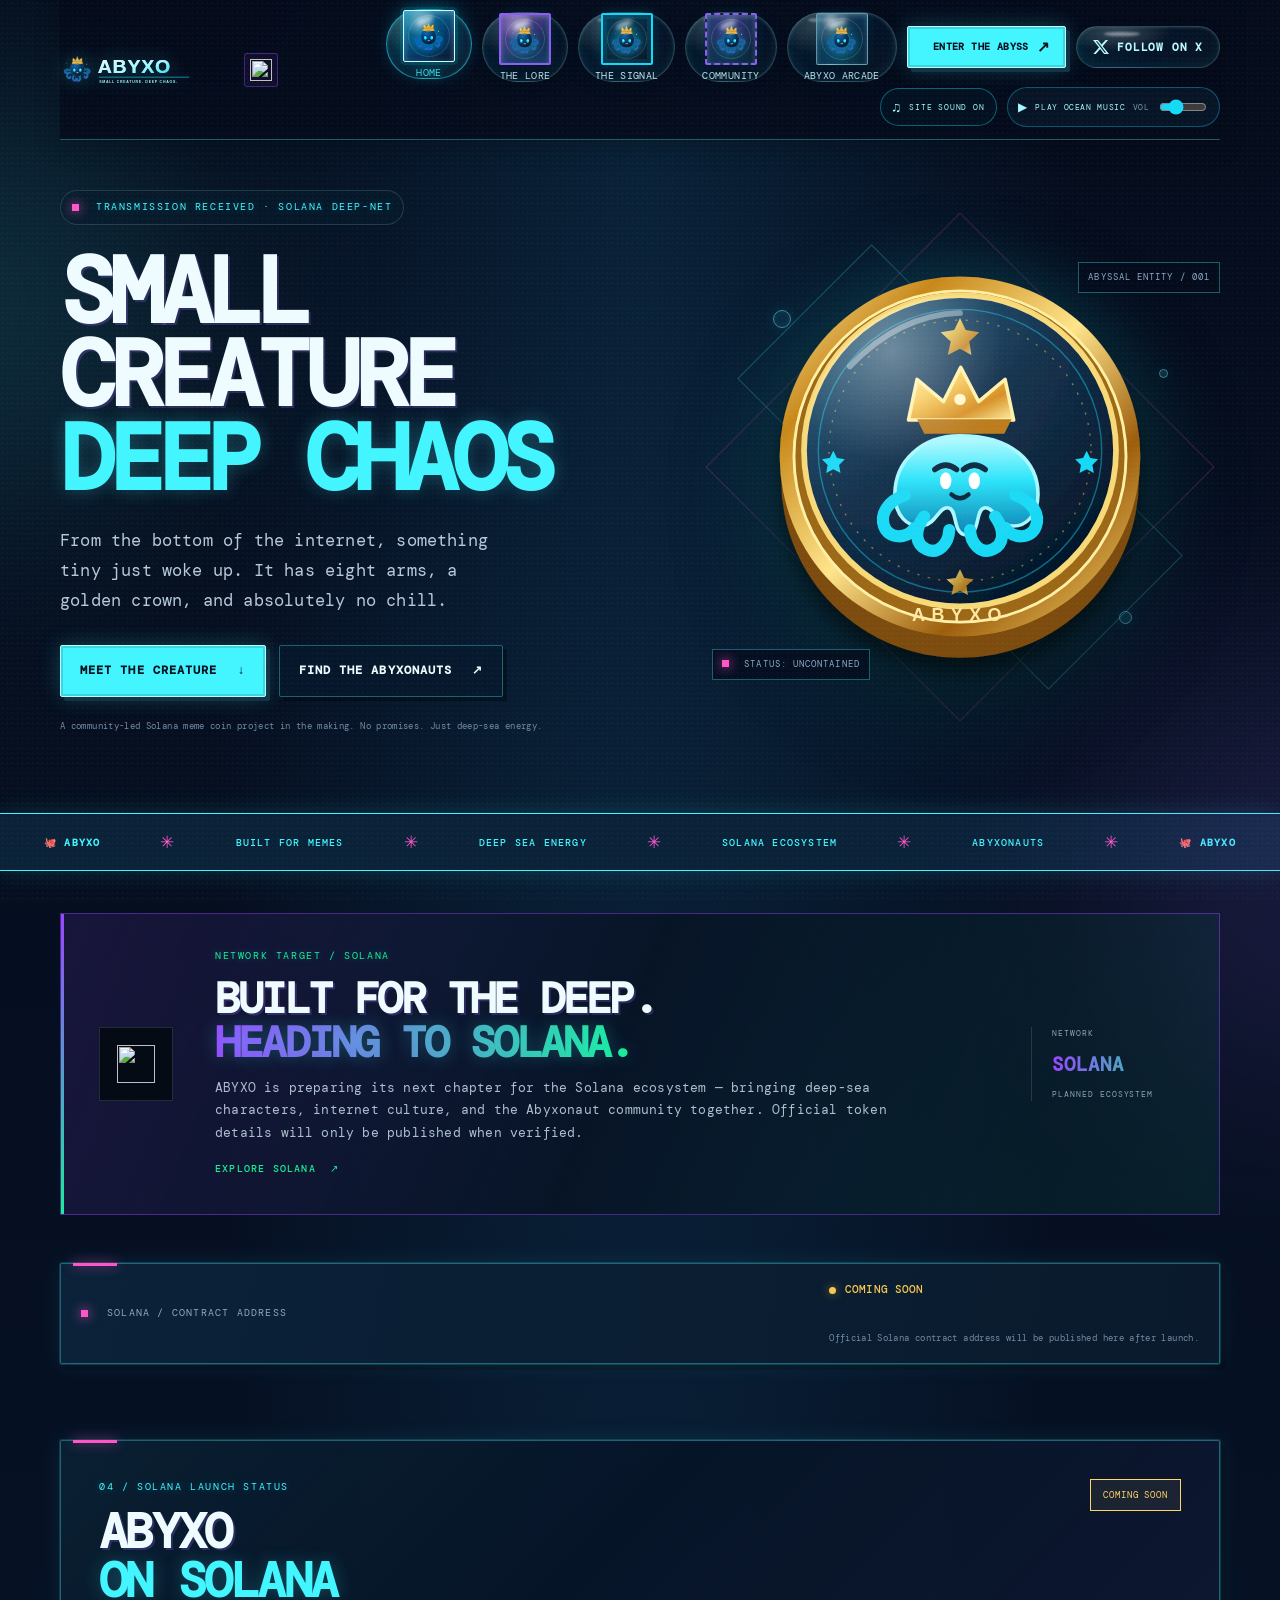
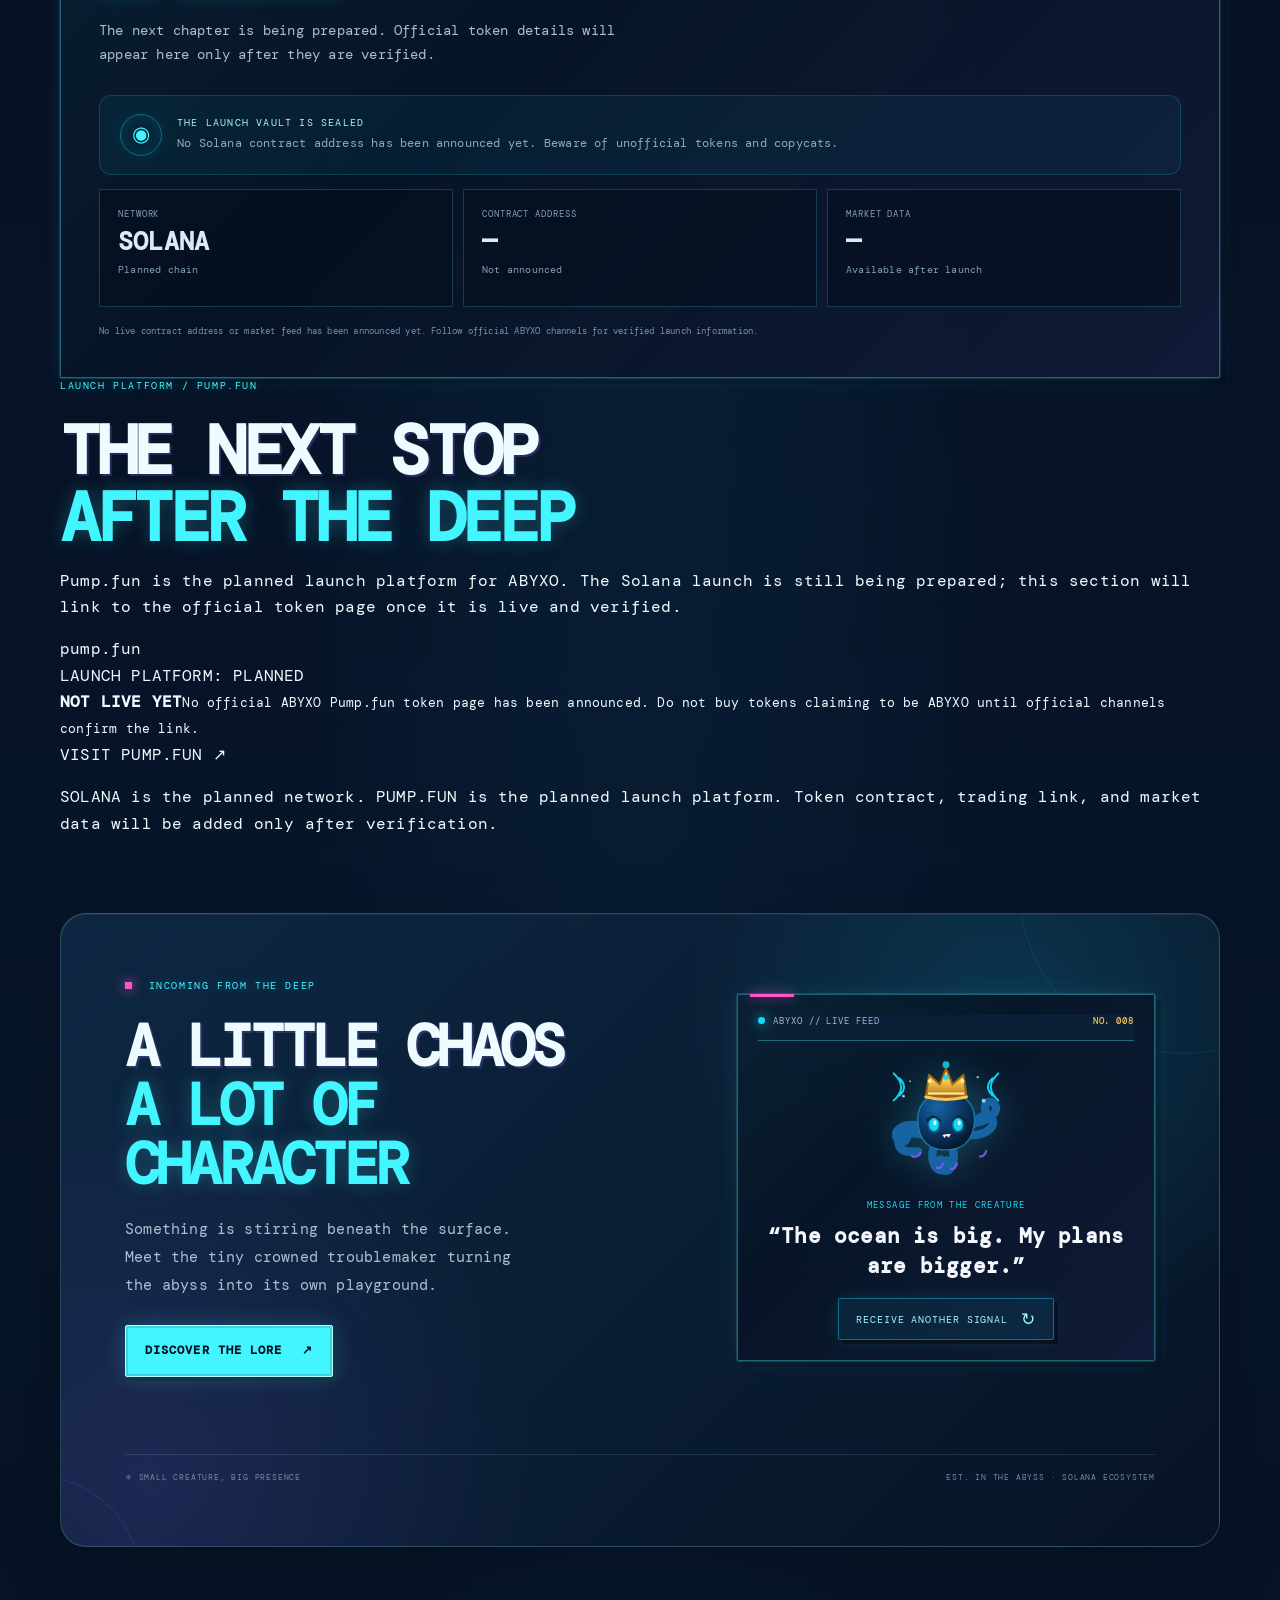
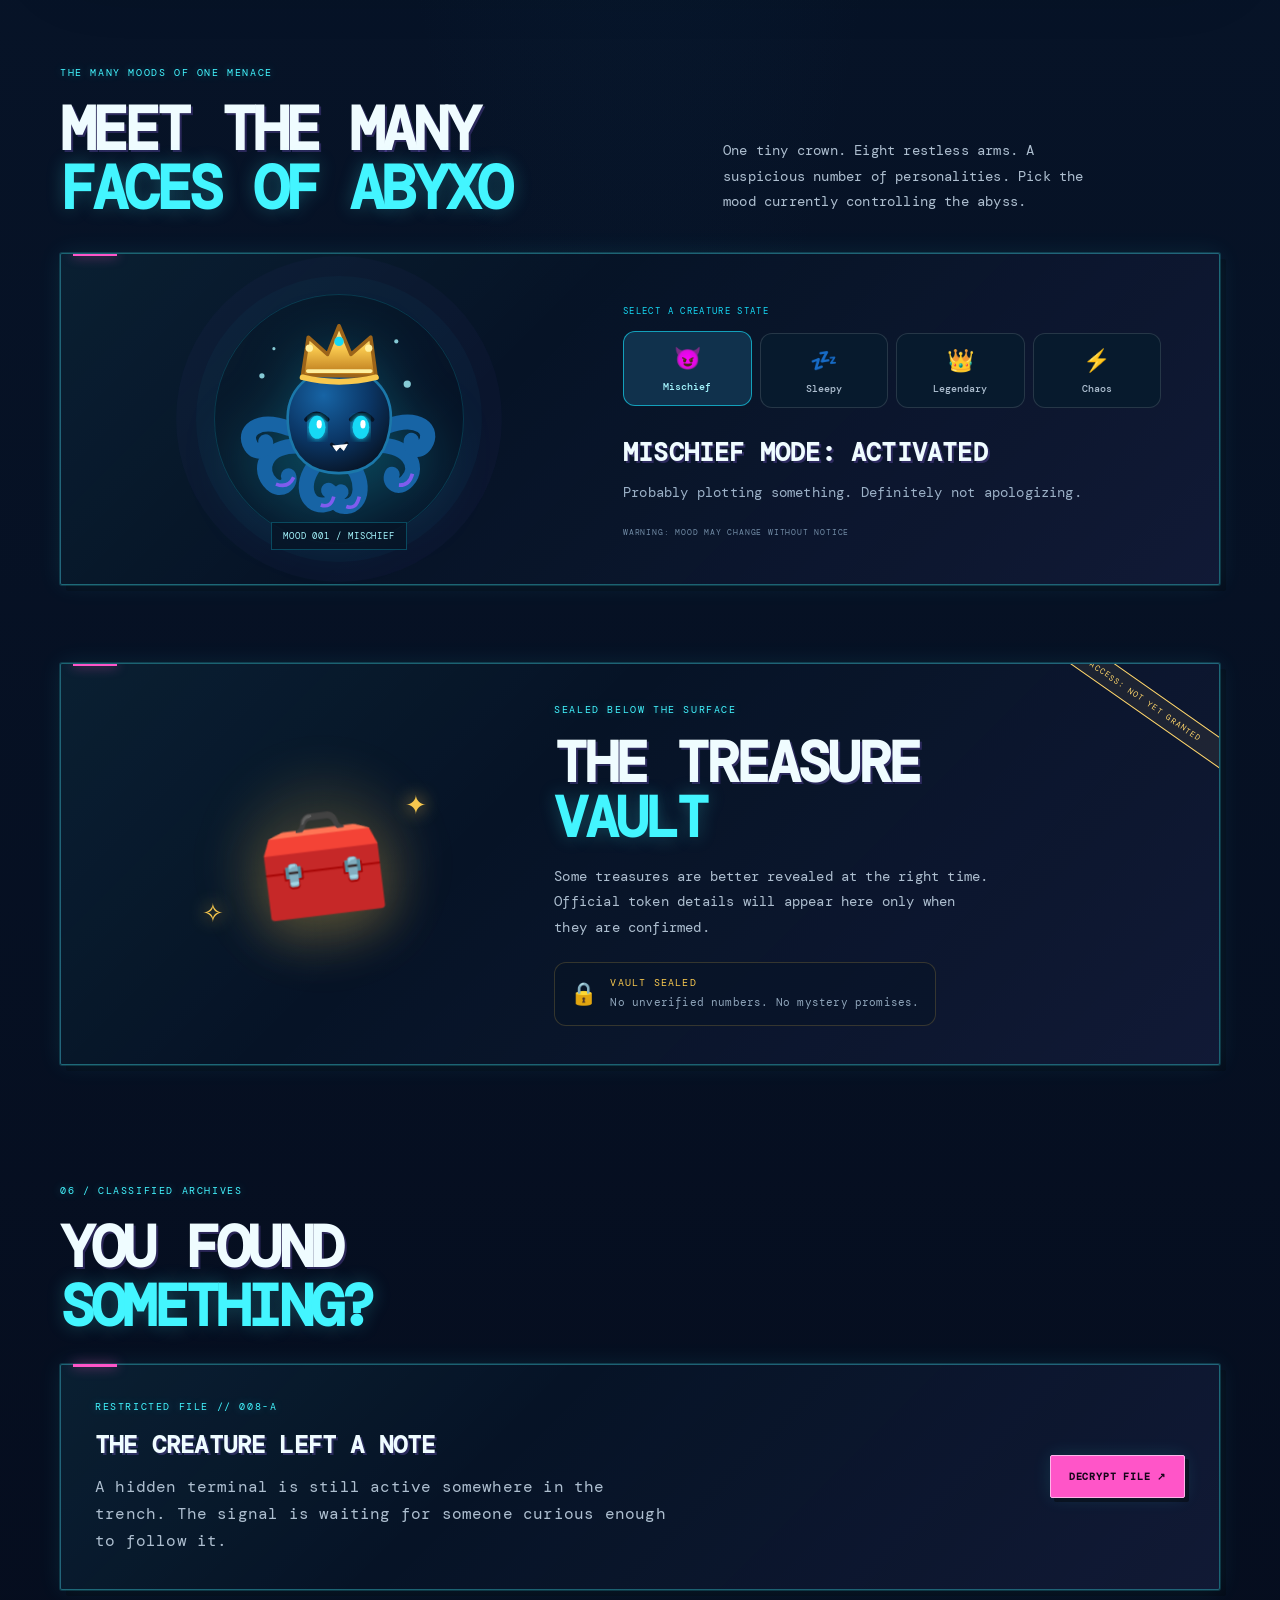
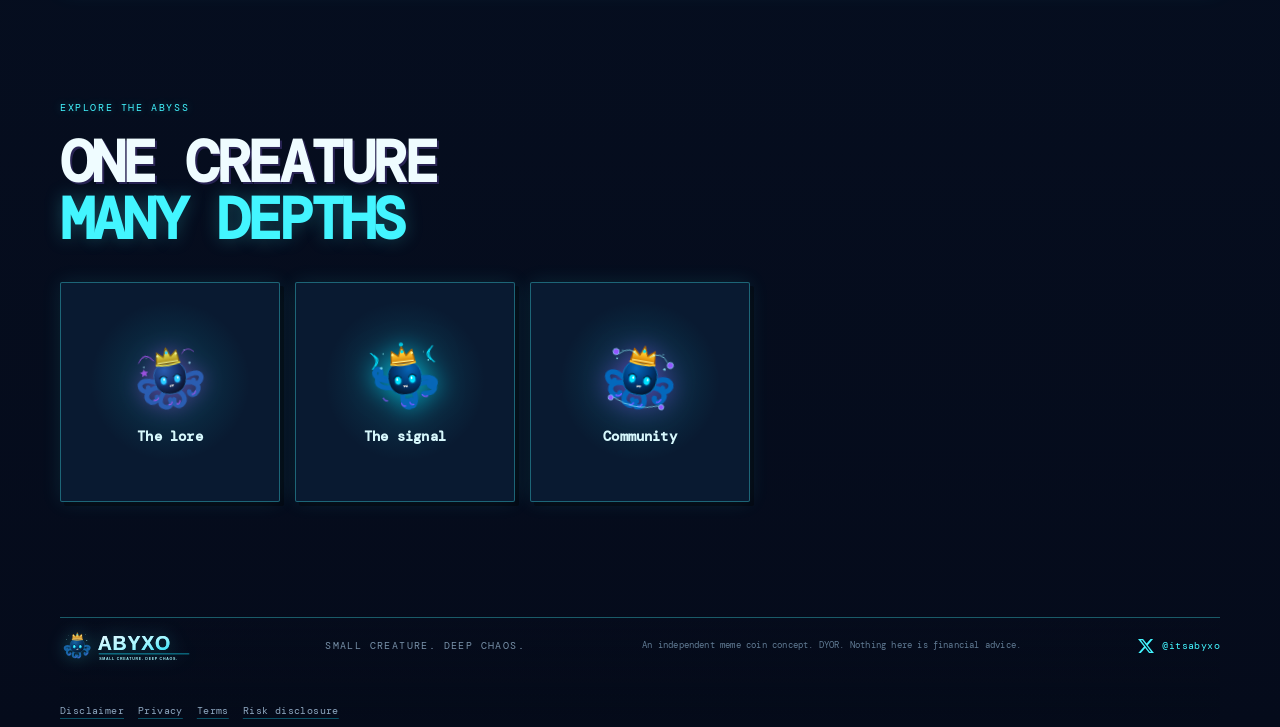
==== commit 20426c21: "Add planned Pump.fun launch platform section" ====
--- a/website/index.html
+++ b/website/index.html
@@ -29,7 +29,7 @@
   <link rel="preconnect" href="https://fonts.googleapis.com">
   <link rel="preconnect" href="https://fonts.gstatic.com" crossorigin>
   <link href="https://fonts.googleapis.com/css2?family=DM+Mono:wght@400;500&family=Space+Grotesk:wght@400;500;600;700&display=swap" rel="stylesheet">
-  <link rel="stylesheet" href="./styles.css?v=5">
+  <link rel="stylesheet" href="./styles.css?v=6">
 </head>
 <body>
   <div class="ocean-glow glow-one"></div><div class="ocean-glow glow-two"></div>
@@ -97,6 +97,20 @@
         <article><span>MARKET DATA</span><strong>—</strong><small>Available after launch</small></article>
       </div>
       <p class="token-live-footnote">No live contract address or market feed has been announced yet. Follow official ABYXO channels for verified launch information.</p>
+    </section>
+    <section class="pumpfun-integration section-wrap" id="pumpfun-integration" aria-labelledby="pumpfun-title">
+      <div class="pumpfun-heading">
+        <div class="section-kicker">LAUNCH PLATFORM / PUMP.FUN</div>
+        <h2 id="pumpfun-title">THE NEXT STOP<br><span>AFTER THE DEEP</span></h2>
+        <p>Pump.fun is the planned launch platform for ABYXO. The Solana launch is still being prepared; this section will link to the official token page once it is live and verified.</p>
+      </div>
+      <div class="pumpfun-status-panel">
+        <div class="pumpfun-wordmark" aria-label="pump.fun">pump<span>.fun</span></div>
+        <span class="pumpfun-status">LAUNCH PLATFORM: PLANNED</span>
+        <div class="pumpfun-status-line"><strong>NOT LIVE YET</strong><small>No official ABYXO Pump.fun token page has been announced. Do not buy tokens claiming to be ABYXO until official channels confirm the link.</small></div>
+        <a class="pumpfun-link" href="https://pump.fun" target="_blank" rel="noopener noreferrer">VISIT PUMP.FUN <span aria-hidden="true">↗</span></a>
+      </div>
+      <p class="pumpfun-footnote">SOLANA is the planned network. PUMP.FUN is the planned launch platform. Token contract, trading link, and market data will be added only after verification.</p>
     </section>
     <section class="abyss-transmission section-wrap" aria-labelledby="transmission-title">
       <div class="transmission-orbit transmission-orbit--one"></div><div class="transmission-orbit transmission-orbit--two"></div>
--- a/website/styles.css
+++ b/website/styles.css
@@ -870,29 +870,7 @@
   }
 }
 
-/* MOBILE VIEWPORT WIDTH — keep the page canvas aligned to the device viewport */
-html {
-  min-width: 100%;
-  background-color: #071426;
-}
-@media (max-width: 760px) {
-  html, body {
-    width: 100%;
-    min-width: 100vw;
-    max-width: 100vw;
-    margin-left: 0;
-    margin-right: 0;
-    overflow-x: clip !important;
-  }
-  body {
-    position: relative;
-    background-color: #071426;
-  }
-  .site-sound-toggle,
-  .abyxo-music-control {
-    right: max(10px, env(safe-area-inset-right));
-  }
-}
+/* Mobile width is governed by the 100% page-width safeguard above. */
 
 
 /* AUDIO CONTROLS — integrated into the main navigation */
@@ -1355,3 +1333,103 @@
 @media(prefers-reduced-motion:reduce){
   *,*::before,*::after{scroll-behavior:auto!important;animation-duration:.01ms!important;animation-iteration-count:1!important;transition-duration:.01ms!important}
 }
+
+
+/* SOLANA ECOSYSTEM IDENTITY — official mark remains unmodified */
+.solana-mark-link{display:inline-flex;align-items:center;justify-content:center;flex:0 0 auto;width:34px;height:34px;margin-left:18px;padding:5px;border:1px solid rgba(153,69,255,.38);background:rgba(153,69,255,.07);border-radius:3px}
+.solana-mark-link img{display:block;width:100%;height:100%;object-fit:contain}
+.solana-mark-link:hover{border-color:#14f195;background:rgba(20,241,149,.08)}
+.solana-ecosystem{position:relative;display:grid;grid-template-columns:88px minmax(0,1fr) 150px;align-items:center;gap:28px;margin-top:42px;margin-bottom:48px;padding:34px 38px;border:1px solid rgba(153,69,255,.42);background:linear-gradient(112deg,rgba(153,69,255,.12),rgba(7,20,38,.96) 48%,rgba(20,241,149,.07));overflow:hidden}
+.solana-ecosystem:before{content:"";position:absolute;inset:0 auto 0 0;width:3px;background:linear-gradient(180deg,#9945ff,#14f195)}
+.solana-ecosystem-mark{width:74px;height:74px;display:grid;place-items:center;border:1px solid rgba(255,255,255,.13);background:#050b15;padding:17px}
+.solana-ecosystem-mark img{display:block;width:100%;height:100%;object-fit:contain}
+.solana-ecosystem-copy .section-kicker{color:#14f195}
+.solana-ecosystem-copy h2{font-size:clamp(27px,3.5vw,43px);margin:12px 0;line-height:1.02}
+.solana-ecosystem-copy h2 span{background:linear-gradient(90deg,#9945ff,#14f195);-webkit-background-clip:text;background-clip:text;color:transparent}
+.solana-ecosystem-copy p{max-width:690px;margin:0;color:#aebfd0;font-size:13px;line-height:1.75}
+.solana-ecosystem-link{display:inline-flex;gap:14px;align-items:center;margin-top:17px;color:#14f195;font:500 10px "DM Mono",monospace;letter-spacing:.12em}
+.solana-ecosystem-link:hover{color:#fff}
+.solana-ecosystem-meta{display:flex;flex-direction:column;gap:8px;padding-left:20px;border-left:1px solid #ffffff20;font-family:"DM Mono",monospace}
+.solana-ecosystem-meta span,.solana-ecosystem-meta small{font-size:8px;letter-spacing:.12em;color:#8ca3b9}
+.solana-ecosystem-meta strong{font-size:19px;letter-spacing:.05em;background:linear-gradient(90deg,#9945ff,#14f195);-webkit-background-clip:text;background-clip:text;color:transparent}
+@media(max-width:760px){
+ .solana-mark-link{width:30px;height:30px;margin-left:auto;margin-right:14px}
+ .site-header{gap:0}
+ .solana-ecosystem{grid-template-columns:58px minmax(0,1fr);gap:16px;margin-top:28px;margin-bottom:34px;padding:24px 18px}
+ .solana-ecosystem-mark{width:54px;height:54px;padding:12px}
+ .solana-ecosystem-meta{grid-column:2;border-left:0;border-top:1px solid #ffffff20;padding:13px 0 0;flex-direction:row;align-items:center;gap:10px;flex-wrap:wrap}
+ .solana-ecosystem-meta strong{font-size:14px}
+}
+@media(prefers-reduced-motion:reduce){.solana-mark-link,.solana-ecosystem-link{transition:none}}
+
+/* MOBILE AUDIT — prevent cramped game controls and improve tap targets */
+@media (max-width: 760px) {
+  .game-topbar {
+    flex-wrap: wrap;
+    align-items: flex-start;
+    row-gap: 10px;
+  }
+  .game-topbar-actions {
+    flex-wrap: wrap;
+    justify-content: flex-start;
+    gap: 8px;
+  }
+  .game-sound,
+  .game-fullscreen,
+  .game-start,
+  .chat-suggestion,
+  .terminal-theme-button,
+  .terminal-background-button,
+  .lore-index a {
+    min-height: 44px;
+  }
+  .lore-index a {
+    display: inline-flex;
+    align-items: center;
+  }
+  .solana-mark-link {
+    width: 44px;
+    height: 44px;
+    margin-right: 8px;
+  }
+  .nav-audio-controls .site-sound-toggle,
+  .nav-audio-controls .abyxo-music-control,
+  .nav-audio-controls .abyxo-music-toggle {
+    min-height: 44px;
+  }
+  .nav-audio-controls .abyxo-music-volume {
+    height: 44px;
+  }
+  .legal-links a {
+    display: inline-flex;
+    align-items: center;
+    min-height: 44px;
+    padding: 4px;
+  }
+}
+
+/* Compact arcade HUD for narrow phones */
+@media (max-width: 420px) {
+  .game-stats {
+    grid-template-columns: repeat(3, minmax(0, 1fr));
+    gap: 8px;
+  }
+  .game-stats > div {
+    min-width: 0;
+    flex-direction: column;
+    gap: 4px;
+    padding: 7px 4px;
+  }
+  .game-stats b {
+    font-size: 16px;
+  }
+  .game-stats > .game-health-stat b {
+    font-size: 13px;
+  }
+}
+
+/* ABYXO Arcade gameplay upgrade */
+.game-mode{border:1px solid #8b5cf6;color:#e3d5ff;background:#251a45;padding:8px 10px;font:10px "DM Mono",monospace;letter-spacing:.06em;cursor:pointer}
+.game-mode:hover{border-color:#c4a8ff;background:#35205f}
+.game-upgrade-status{margin:10px 0 0;text-align:center;color:#8deaff;font:10px "DM Mono",monospace;letter-spacing:.1em;min-height:16px}
+@media(max-width:600px){.game-topbar-actions{flex-wrap:wrap;justify-content:flex-end}.game-mode{padding:7px 8px;font-size:9px}}
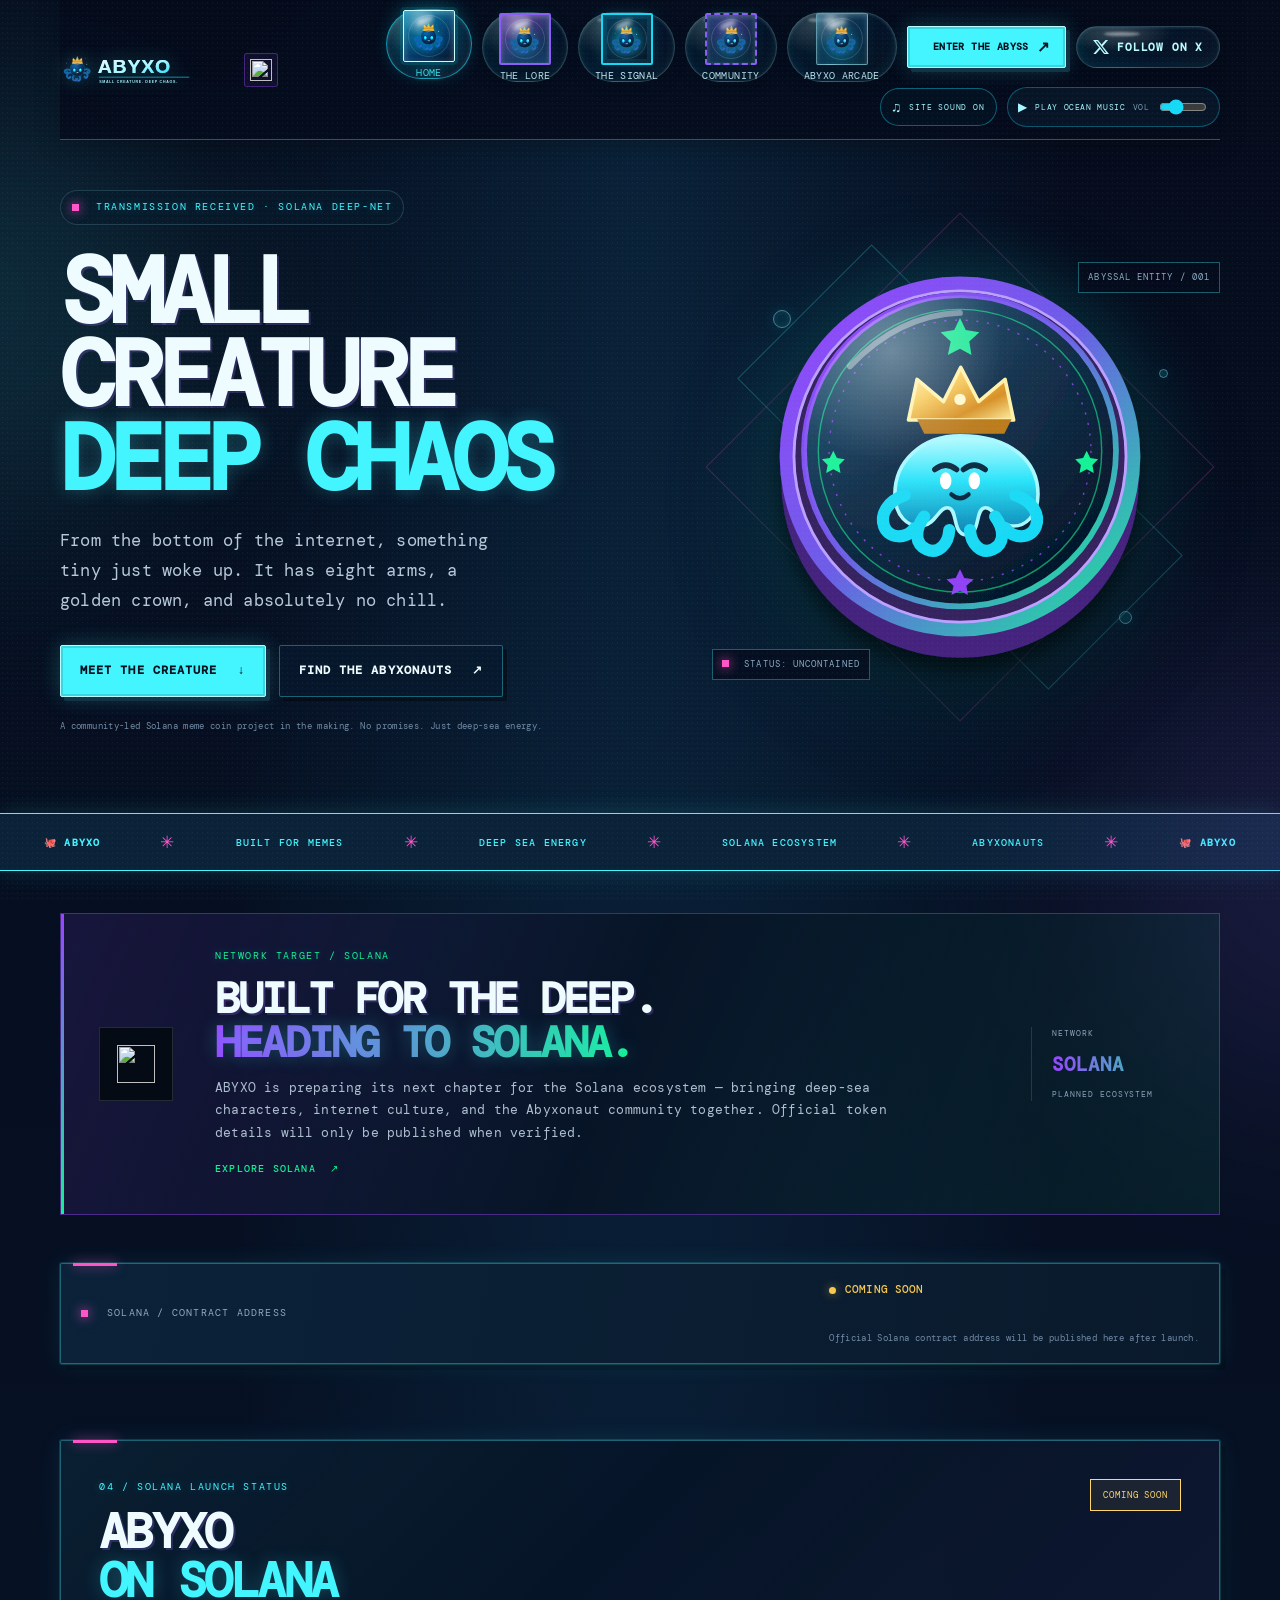
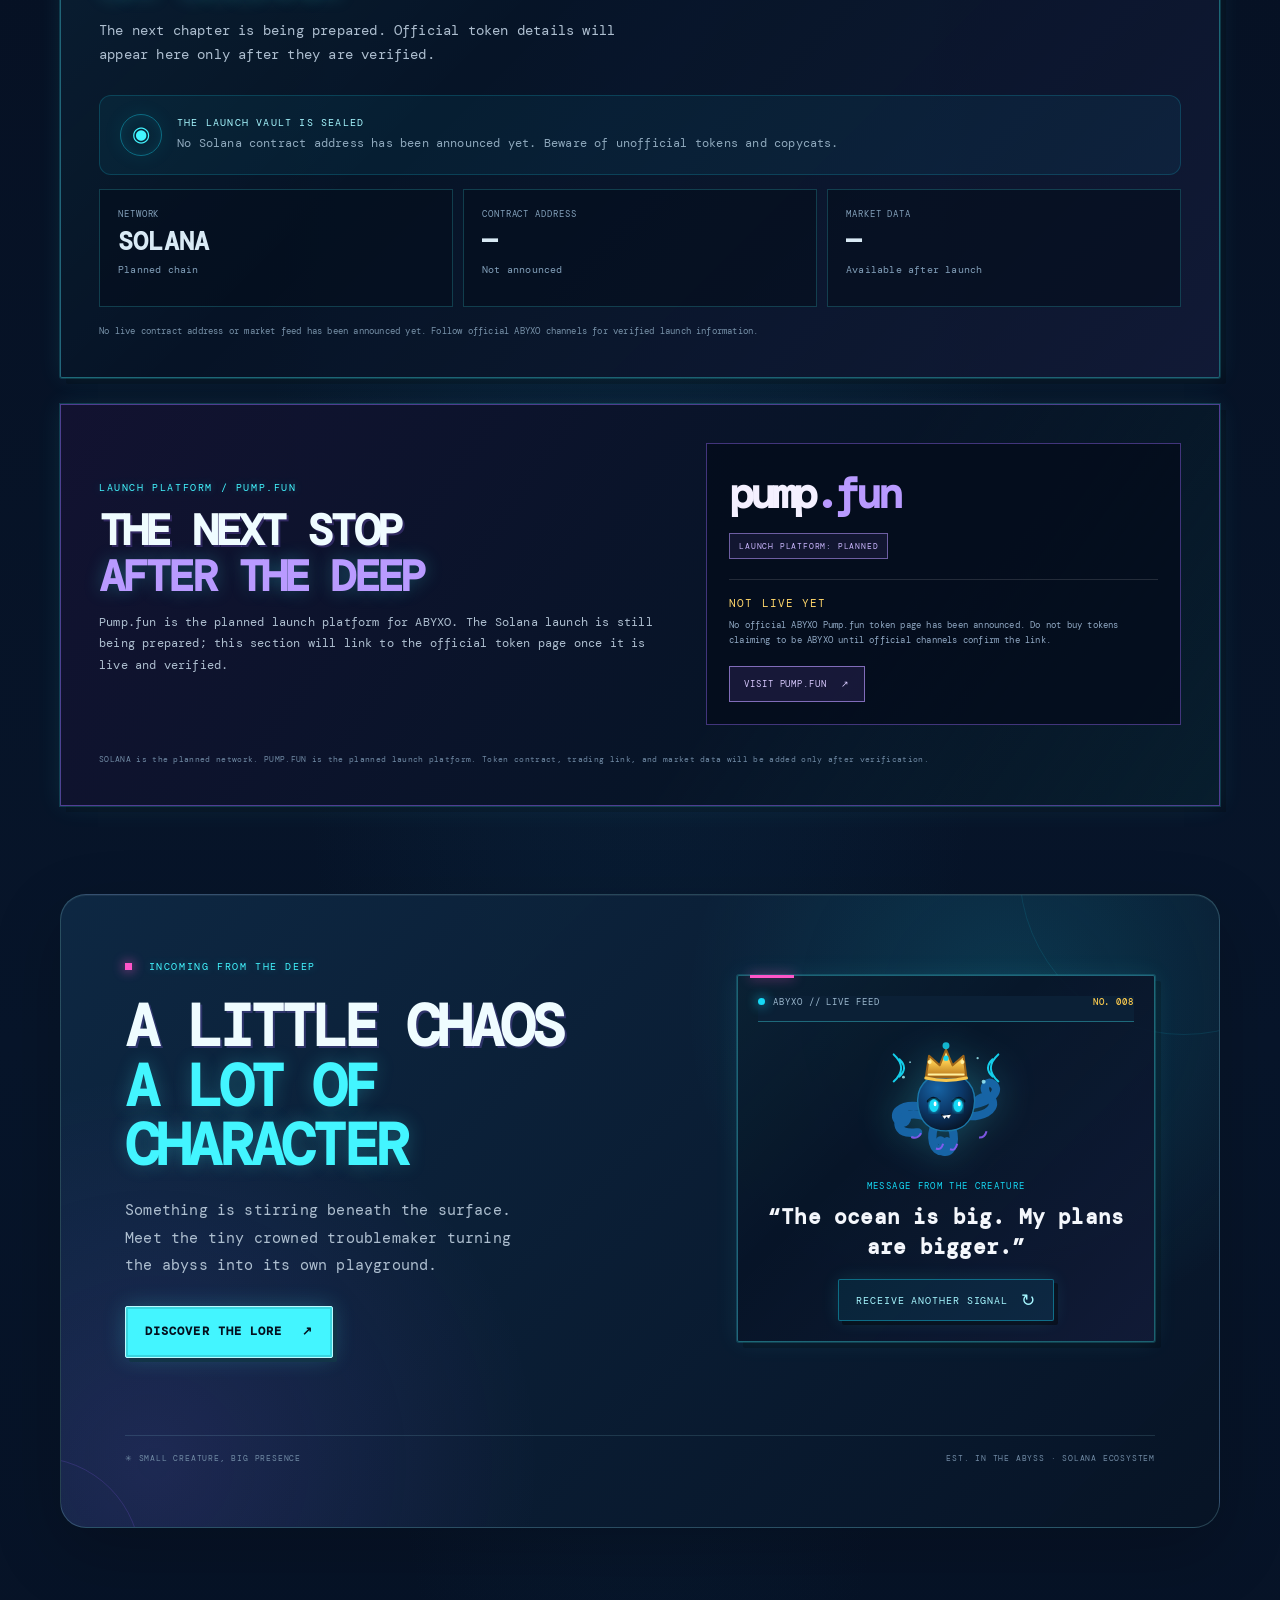
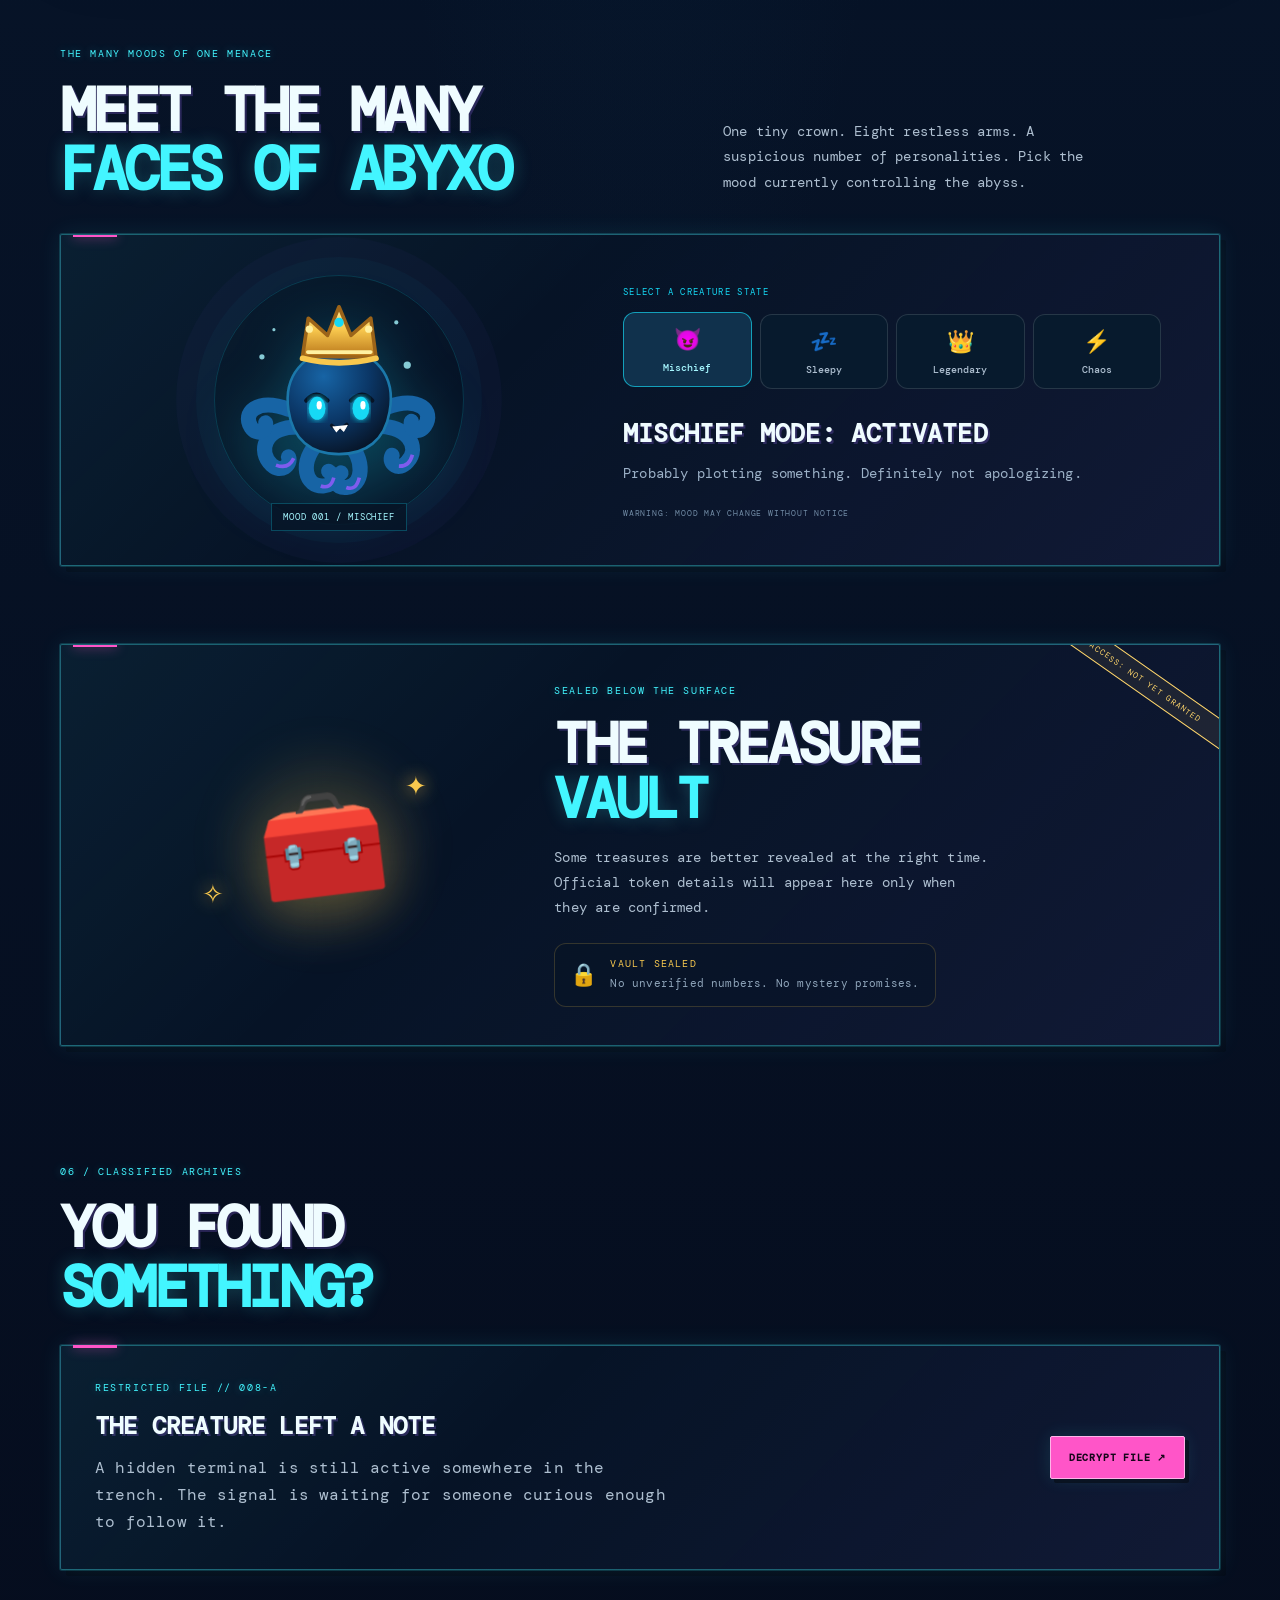
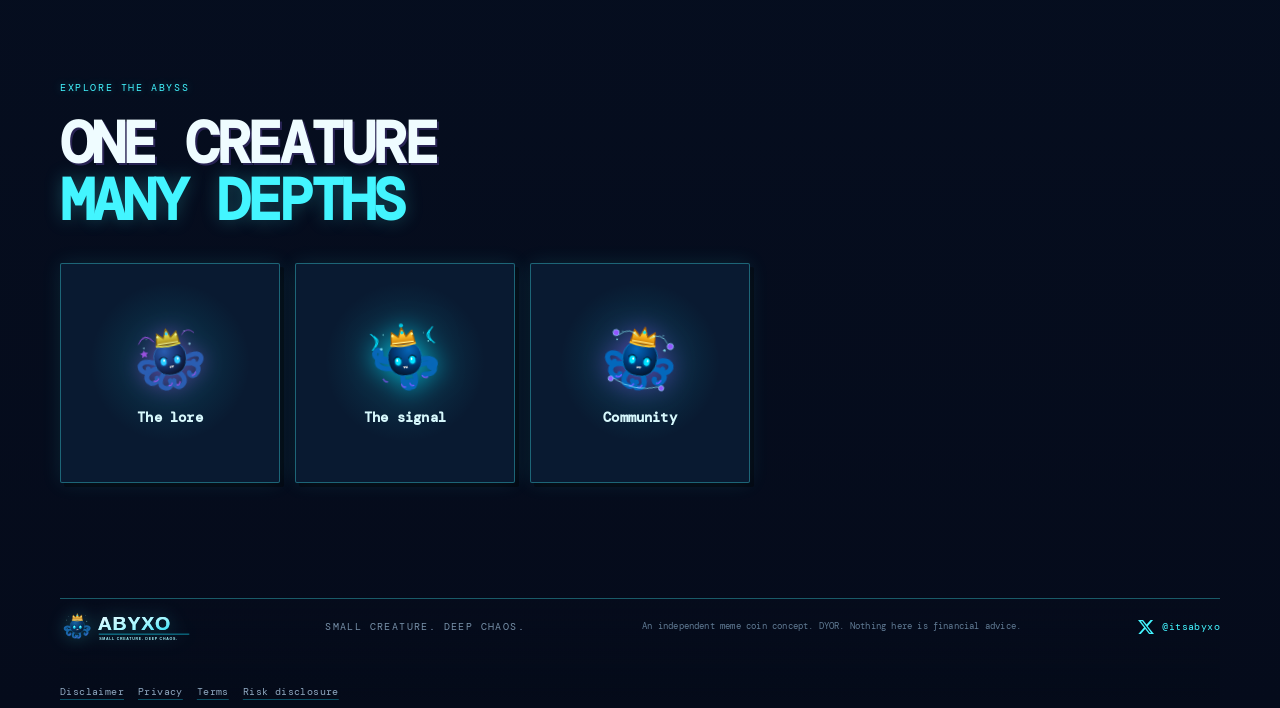
==== commit ed099ec0: "Update homepage coin accessibility description" ====
--- a/website/index.html
+++ b/website/index.html
@@ -62,7 +62,7 @@
       <div class="hero-art">
         <div class="orbit orbit-a"></div><div class="orbit orbit-b"></div>
         <div class="art-label label-top">ABYSSAL ENTITY / 001</div>
-        <img class="mascot hero-coin" src="./coin.svg" alt="ABYXO gold-and-cyan coin featuring its crowned octopus emblem">
+        <img class="mascot hero-coin" src="./coin.svg" alt="ABYXO coin with Solana purple-and-green rim and crowned octopus emblem">
         <div class="art-label label-bottom"><span class="pulse-dot"></span> STATUS: UNCONTAINED</div>
         <div class="bubble bubble-one"></div><div class="bubble bubble-two"></div><div class="bubble bubble-three"></div>
       </div>
--- a/website/styles.css
+++ b/website/styles.css
@@ -1433,3 +1433,21 @@
 .game-mode:hover{border-color:#c4a8ff;background:#35205f}
 .game-upgrade-status{margin:10px 0 0;text-align:center;color:#8deaff;font:10px "DM Mono",monospace;letter-spacing:.1em;min-height:16px}
 @media(max-width:600px){.game-topbar-actions{flex-wrap:wrap;justify-content:flex-end}.game-mode{padding:7px 8px;font-size:9px}}
+
+
+/* ABYXO x pump.fun — planned launch platform, separate from Solana network status */
+.pumpfun-integration{display:grid;grid-template-columns:minmax(0,1fr) minmax(280px,.82fr);gap:28px;align-items:center;margin-top:26px;margin-bottom:clamp(58px,8vw,88px);padding:clamp(22px,4vw,38px);border:1px solid rgba(153,107,255,.48);background:linear-gradient(125deg,rgba(19,18,49,.96),rgba(7,20,39,.96) 60%,rgba(20,241,149,.045));box-shadow:var(--retro-shadow),6px 6px 0 rgba(0,0,0,.2)}
+.pumpfun-heading h2{font-size:clamp(27px,3.8vw,44px);line-height:1.04;margin:12px 0}
+.pumpfun-heading h2 span{color:#b99aff}
+.pumpfun-heading p{max-width:580px;color:#aebfd0;font-size:12px;line-height:1.8}
+.pumpfun-status-panel{min-width:0;padding:22px;border:1px solid rgba(153,107,255,.42);background:rgba(4,10,25,.72)}
+.pumpfun-wordmark{font:700 clamp(30px,4vw,42px) "DM Mono",monospace;letter-spacing:-.09em;color:#f4f0ff}
+.pumpfun-wordmark span{color:#b99aff}
+.pumpfun-status{display:inline-flex;margin-top:12px;padding:7px 9px;border:1px solid rgba(185,154,255,.55);color:#cbb7ff;background:rgba(153,107,255,.09);font:8px "DM Mono",monospace;letter-spacing:.1em}
+.pumpfun-status-line{display:flex;flex-direction:column;gap:8px;margin-top:20px;padding-top:16px;border-top:1px solid #ffffff20}
+.pumpfun-status-line strong{color:#ffd66b;font:11px "DM Mono",monospace;letter-spacing:.1em}
+.pumpfun-status-line small{color:#91a9c4;font:9px/1.7 "DM Mono",monospace}
+.pumpfun-link{display:inline-flex;align-items:center;gap:14px;margin-top:18px;padding:11px 14px;border:1px solid rgba(185,154,255,.65);color:#d9caff;background:rgba(153,107,255,.12);font:9px "DM Mono",monospace;letter-spacing:.1em}
+.pumpfun-link:hover{border-color:#14f195;color:#14f195;background:rgba(20,241,149,.07)}
+.pumpfun-footnote{grid-column:1/-1;margin:0;color:#718ba5;font:8px/1.7 "DM Mono",monospace;letter-spacing:.04em}
+@media(max-width:760px){.pumpfun-integration{grid-template-columns:1fr;gap:18px;margin-top:18px;padding:22px 18px}.pumpfun-status-panel{padding:18px}.pumpfun-footnote{grid-column:auto}}
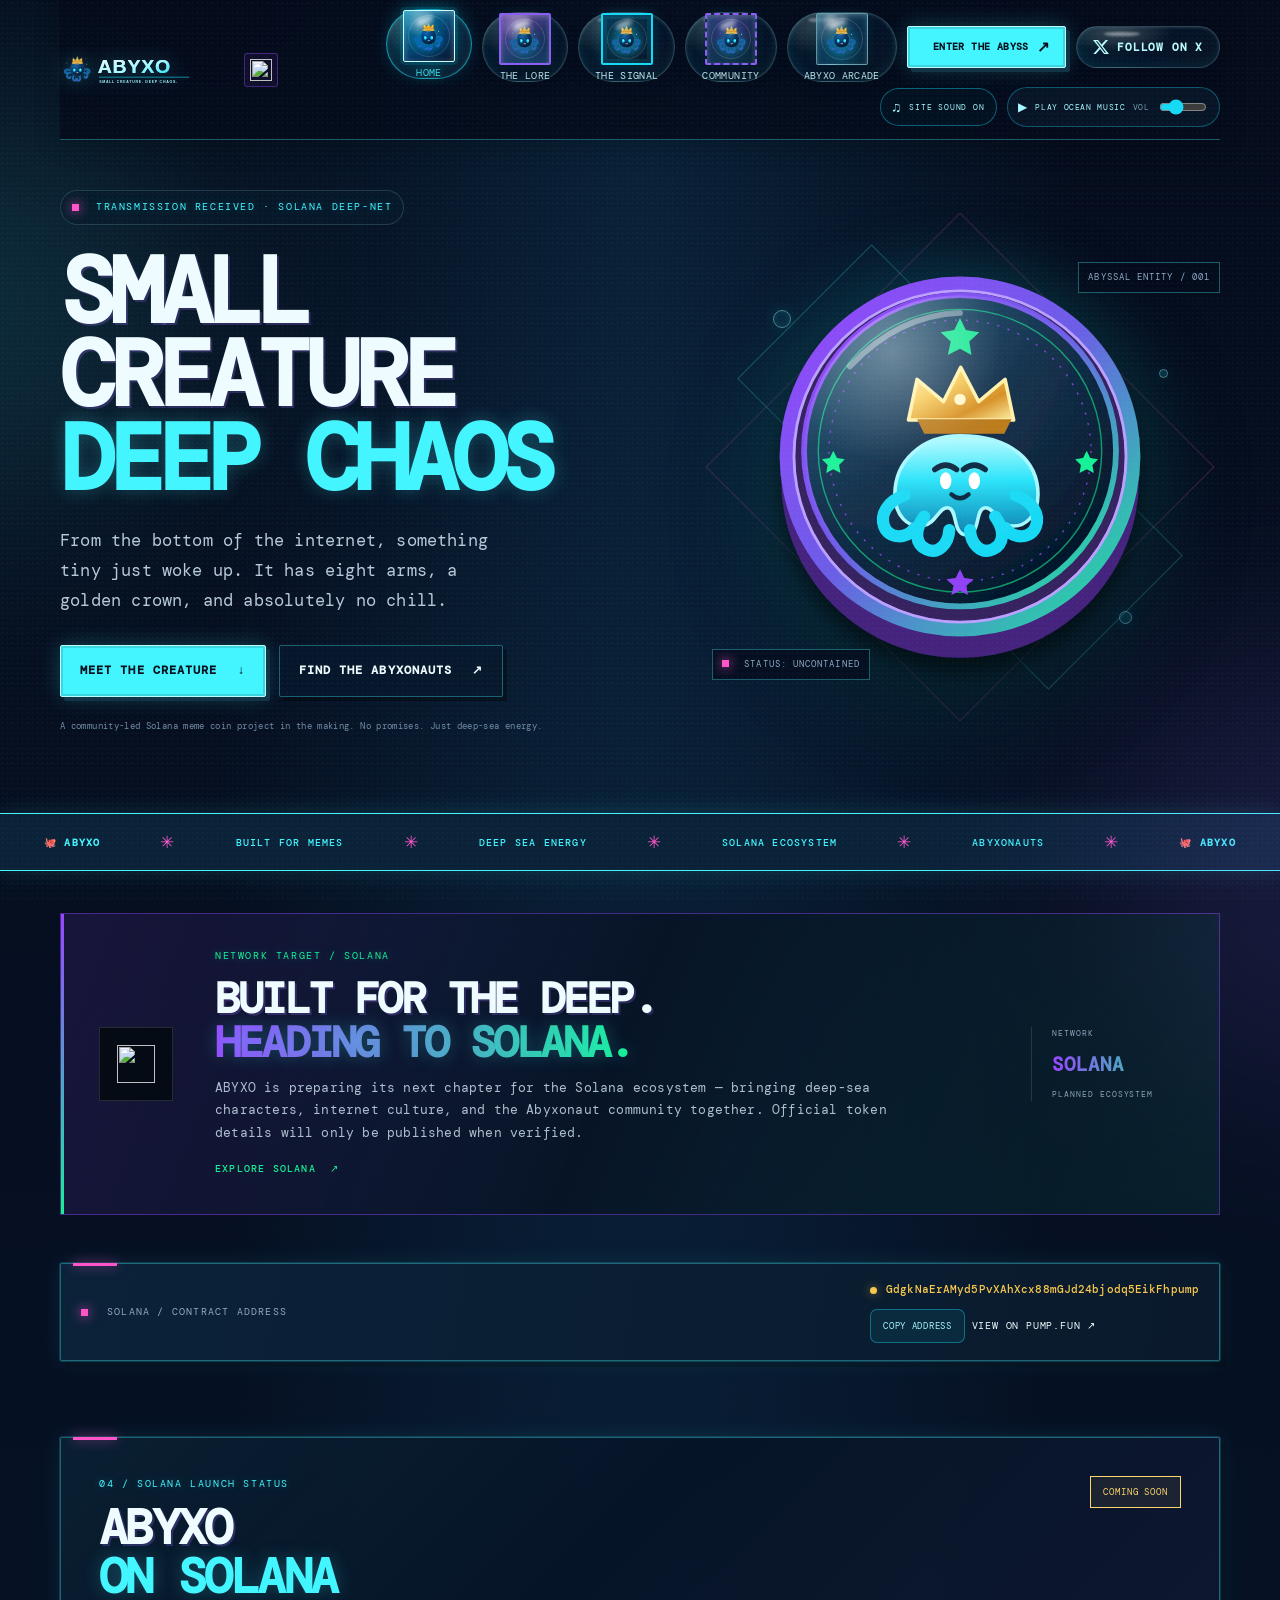
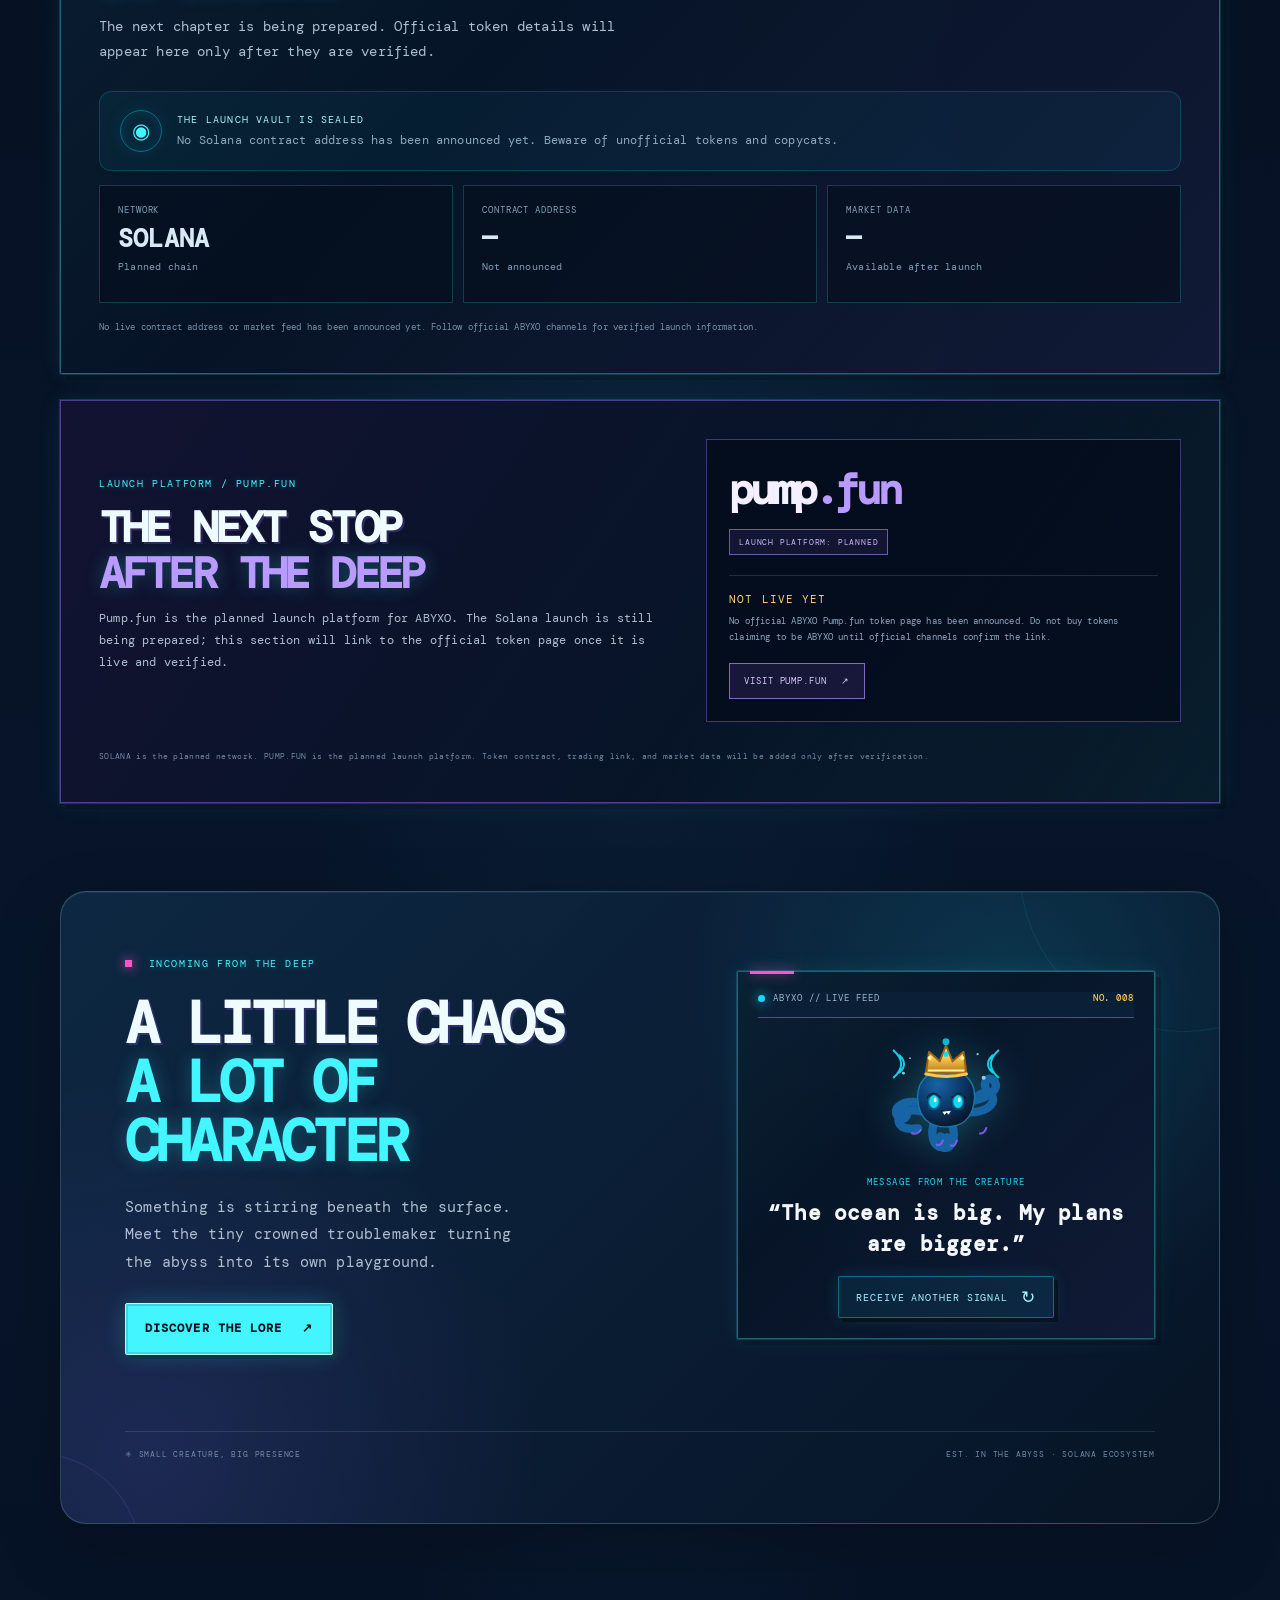
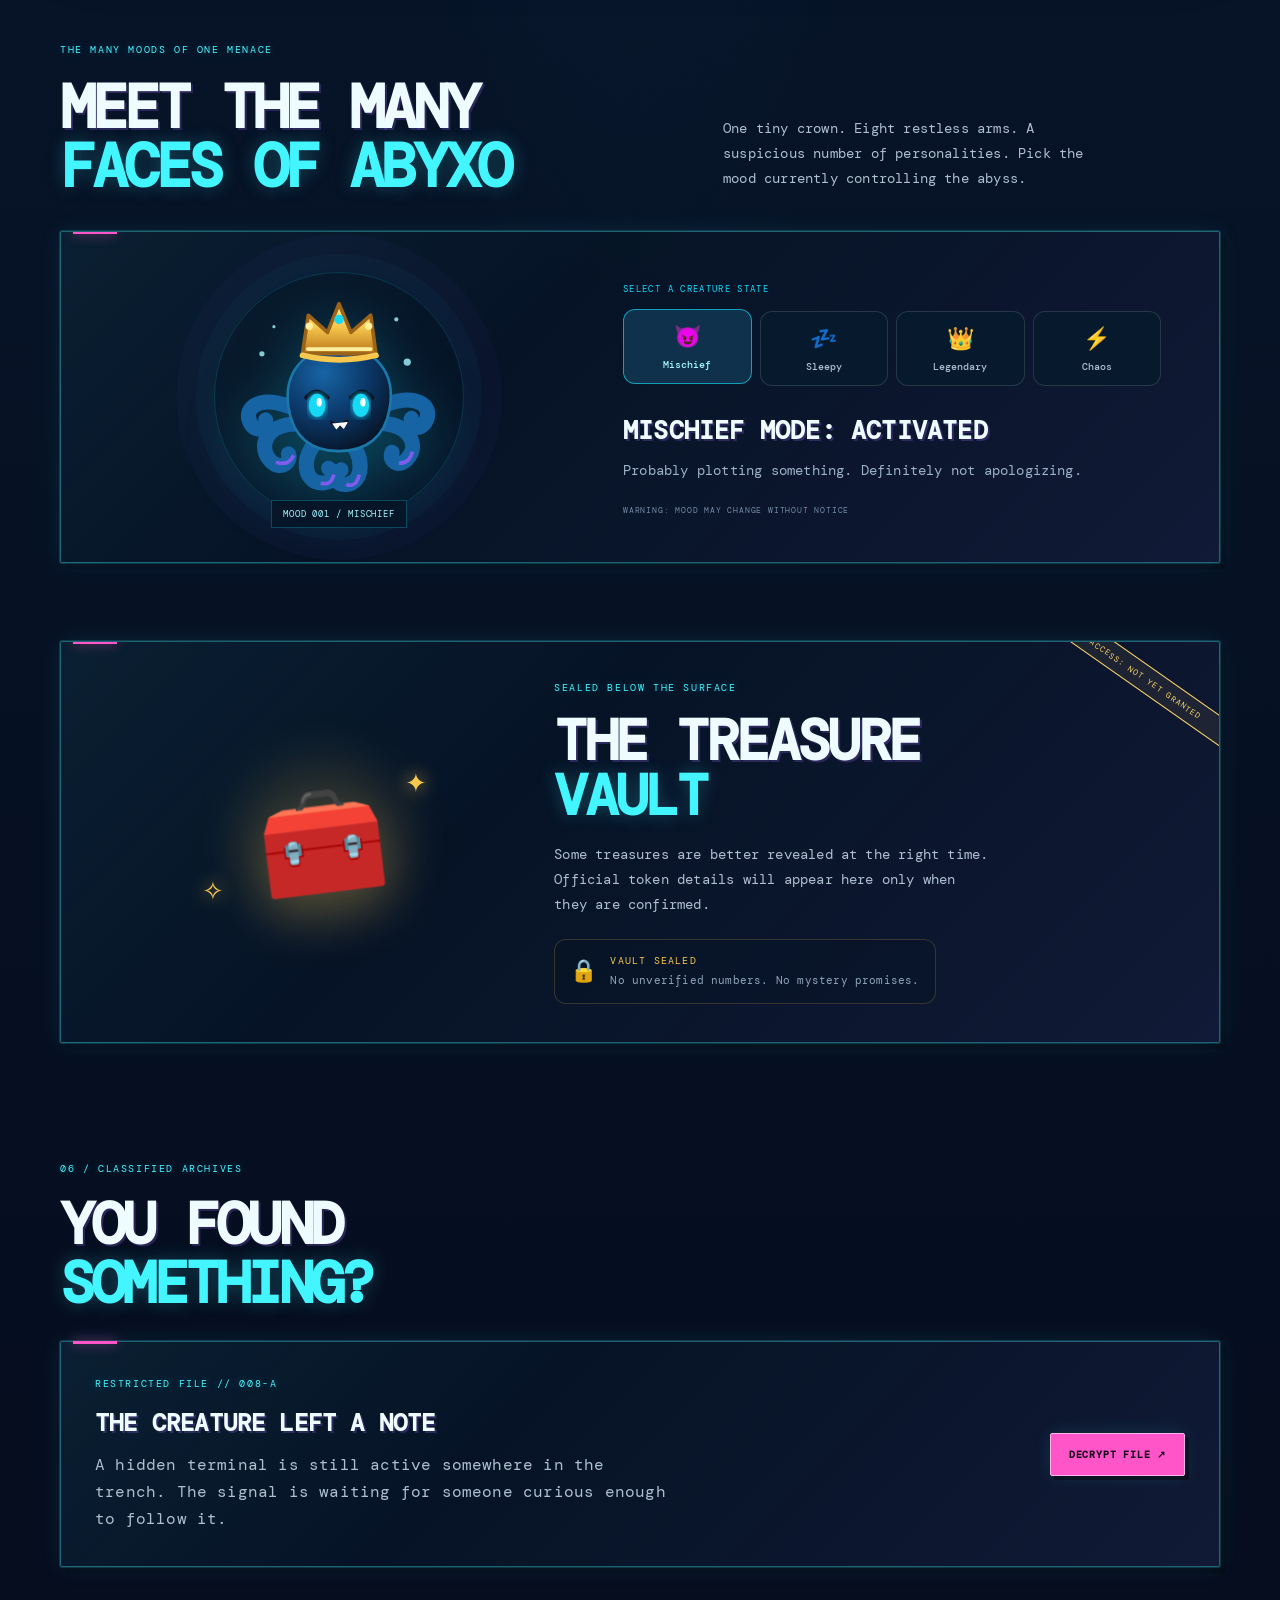
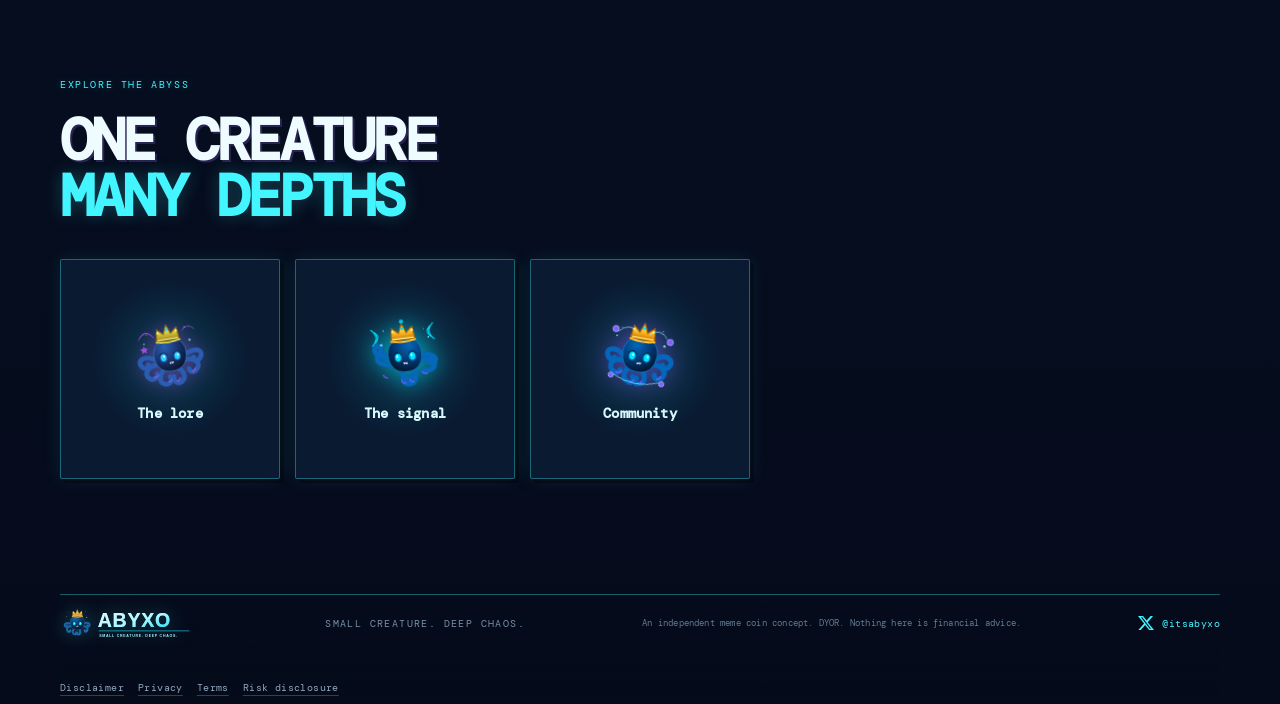
==== commit 777eabb0: "Add ABYXO Solana contract address and Pump.fun link" ====
--- a/website/index.html
+++ b/website/index.html
@@ -29,7 +29,7 @@
   <link rel="preconnect" href="https://fonts.googleapis.com">
   <link rel="preconnect" href="https://fonts.gstatic.com" crossorigin>
   <link href="https://fonts.googleapis.com/css2?family=DM+Mono:wght@400;500&family=Space+Grotesk:wght@400;500;600;700&display=swap" rel="stylesheet">
-  <link rel="stylesheet" href="./styles.css?v=6">
+  <link rel="stylesheet" href="./styles.css?v=7">
 </head>
 <body>
   <div class="ocean-glow glow-one"></div><div class="ocean-glow glow-two"></div>
@@ -84,8 +84,11 @@
     <section class="ca-strip section-wrap" aria-labelledby="ca-title">
       <div class="ca-strip-label"><span class="pulse-dot"></span><span id="ca-title">SOLANA / CONTRACT ADDRESS</span></div>
       <div class="ca-strip-value ca-strip-content">
-        <div class="ca-address-row"><span class="ca-status-dot" aria-hidden="true"></span><strong class="ca-address">COMING SOON</strong></div>
-        <div class="ca-address-row"><span class="micro-note">Official Solana contract address will be published here after launch.</span></div>
+        <div class="ca-address-row"><span class="ca-status-dot" aria-hidden="true"></span><strong class="ca-address" id="abyxo-contract-address">GdgkNaErAMyd5PvXAhXcx88mGJd24bjodq5EikFhpump</strong></div>
+        <div class="ca-address-actions">
+          <button class="ca-copy-button" type="button" data-copy-ca aria-label="Copy ABYXO Solana contract address">COPY ADDRESS</button>
+          <a class="ca-view-button" href="https://pump.fun/coin/GdgkNaErAMyd5PvXAhXcx88mGJd24bjodq5EikFhpump" target="_blank" rel="noopener noreferrer">VIEW ON PUMP.FUN <span aria-hidden="true">↗</span></a>
+        </div>
       </div>
     </section>
     <section class="token-live-panel section-wrap" id="solana-launch" aria-labelledby="solana-launch-title">
--- a/website/styles.css
+++ b/website/styles.css
@@ -1451,3 +1451,50 @@
 .pumpfun-link:hover{border-color:#14f195;color:#14f195;background:rgba(20,241,149,.07)}
 .pumpfun-footnote{grid-column:1/-1;margin:0;color:#718ba5;font:8px/1.7 "DM Mono",monospace;letter-spacing:.04em}
 @media(max-width:760px){.pumpfun-integration{grid-template-columns:1fr;gap:18px;margin-top:18px;padding:22px 18px}.pumpfun-status-panel{padding:18px}.pumpfun-footnote{grid-column:auto}}
+
+
+/* VIEWPORT WIDTH REPAIR — make the page canvas span the complete mobile screen */
+@media (max-width: 760px) {
+  html {
+    width: 100%;
+    min-width: 100%;
+    max-width: none;
+    overflow-x: clip;
+  }
+
+  body {
+    width: 100vw !important;
+    min-width: 100vw !important;
+    max-width: none !important;
+    margin-inline: 0 !important;
+    overflow-x: clip !important;
+  }
+
+  body > main,
+  body > #top,
+  main#top {
+    display: block;
+    width: 100% !important;
+    min-width: 100% !important;
+    max-width: none !important;
+    margin-inline: 0 !important;
+  }
+
+  .site-header {
+    width: calc(100% - 30px) !important;
+    max-width: 560px;
+    margin-inline: auto !important;
+  }
+
+  .section-wrap {
+    width: calc(100% - 30px) !important;
+    max-width: 560px;
+    margin-inline: auto !important;
+  }
+
+  .ticker-strip {
+    width: 100vw !important;
+    max-width: none !important;
+    margin-inline: calc(50% - 50vw) !important;
+  }
+}
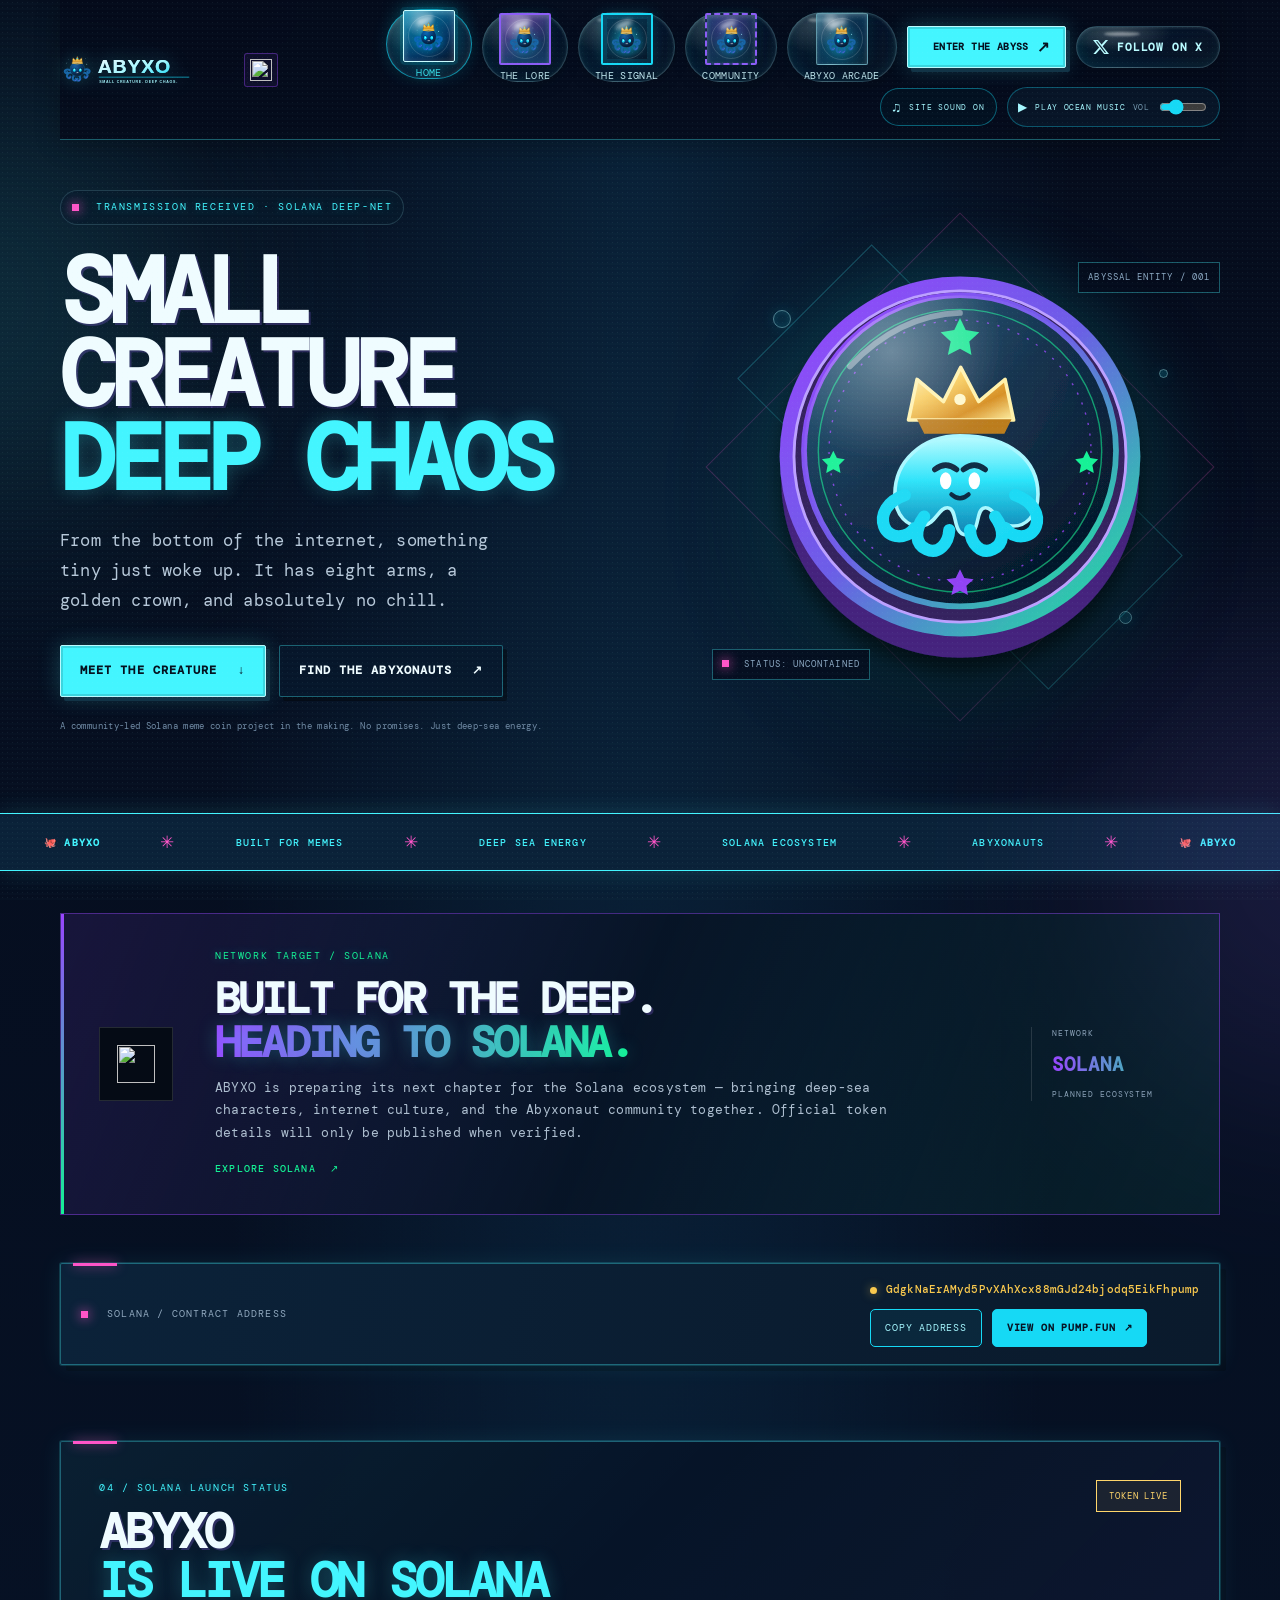
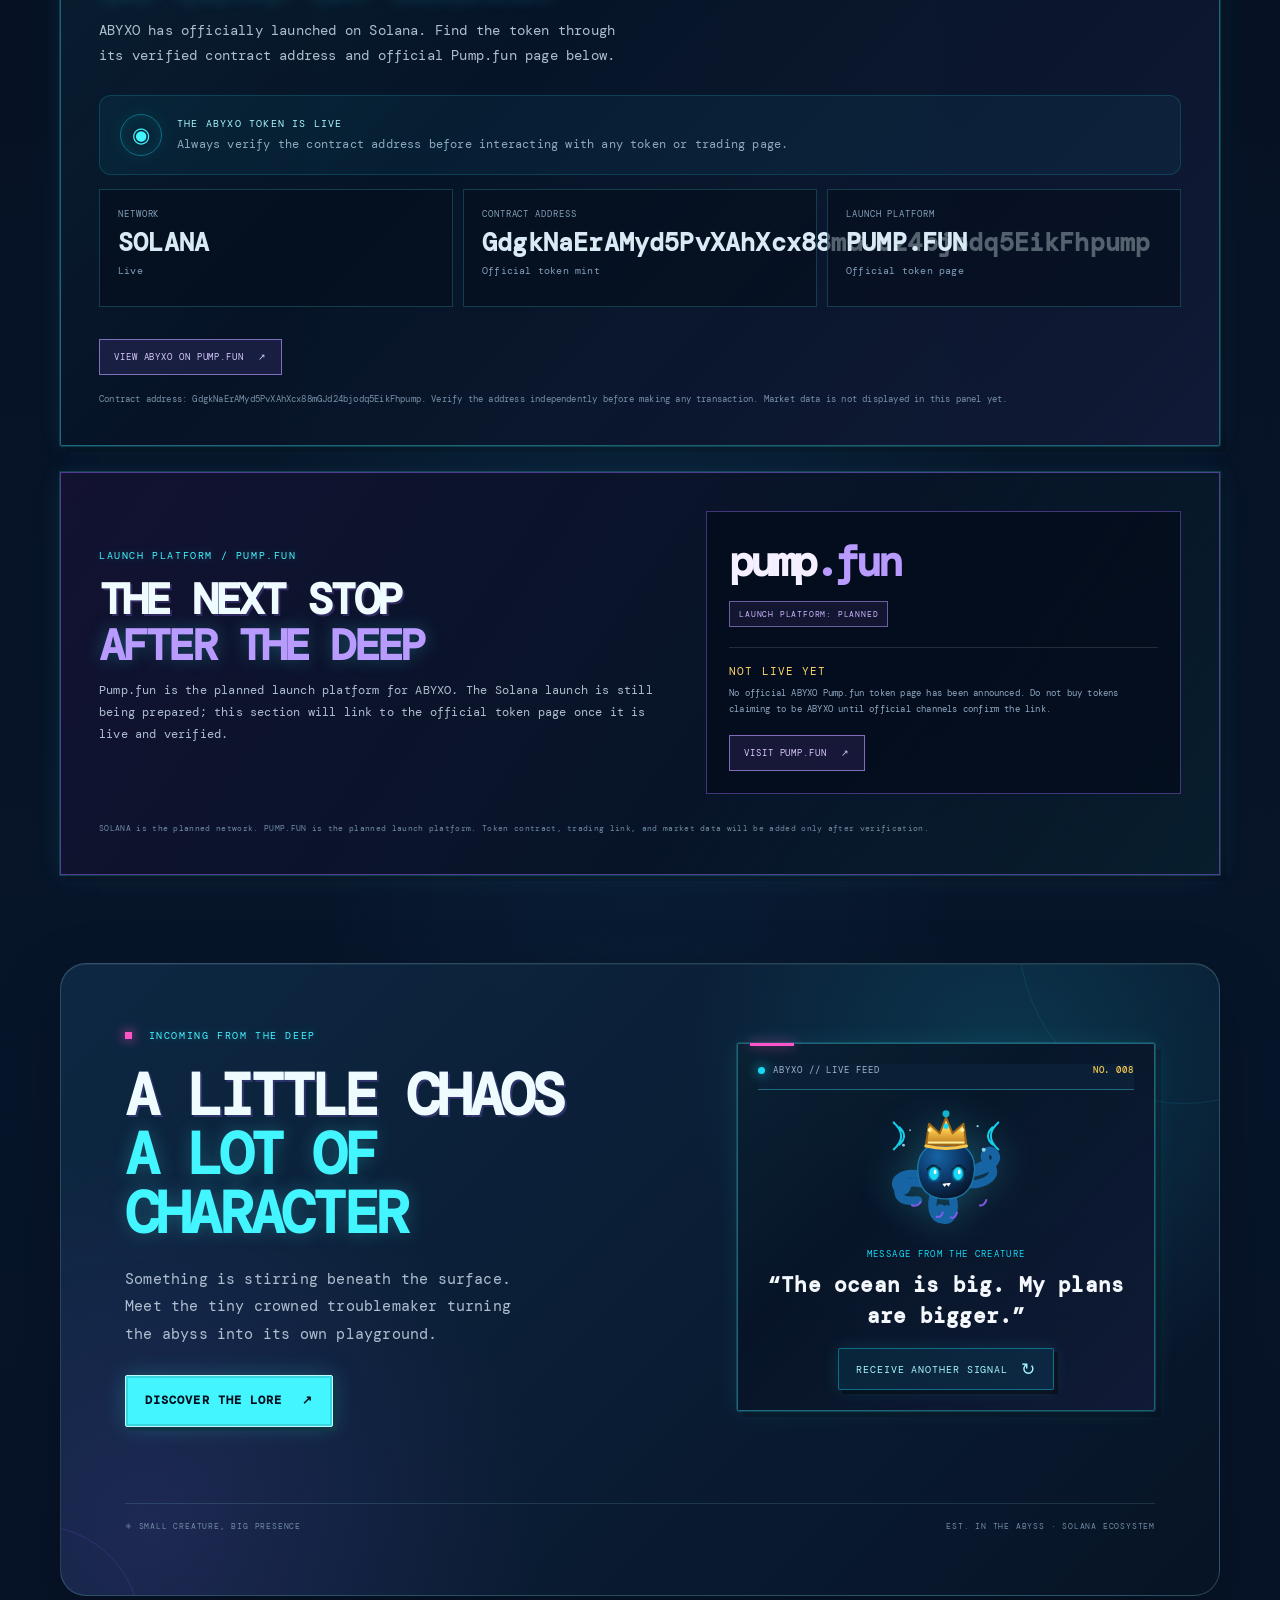
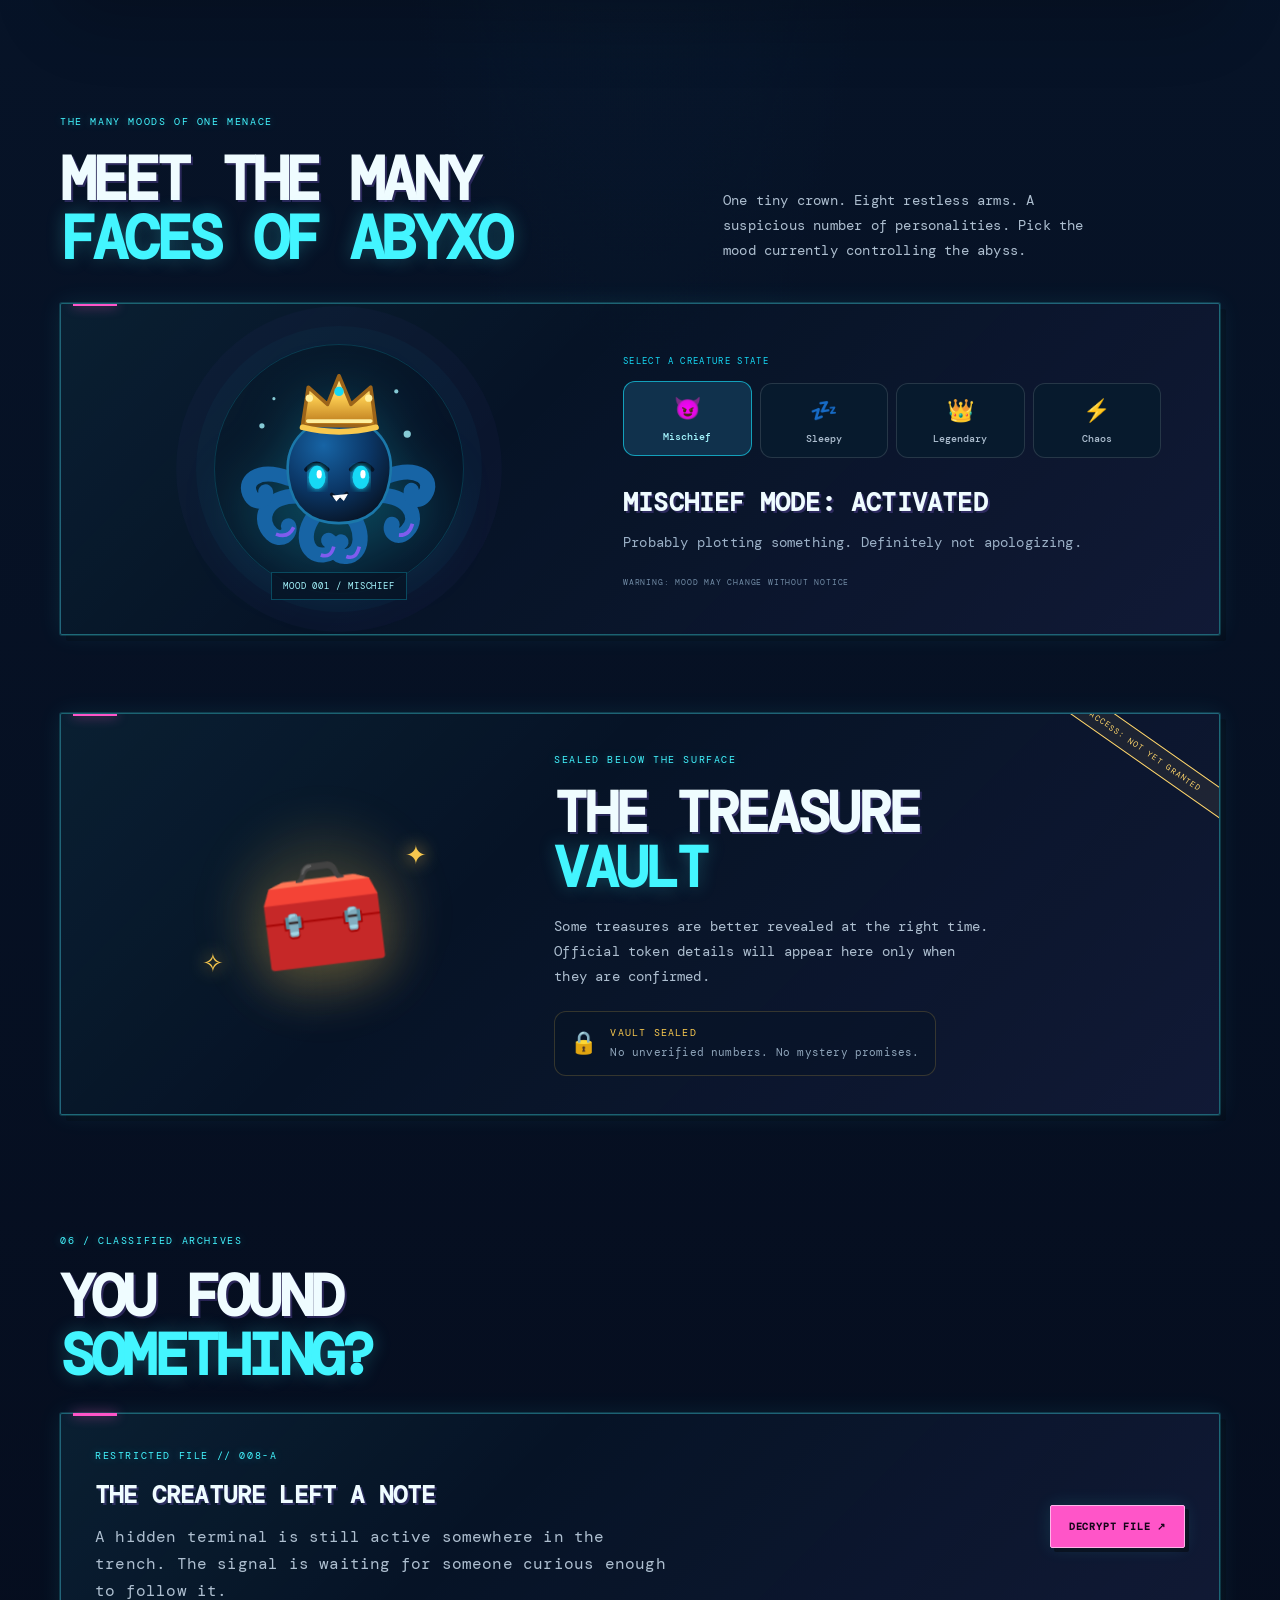
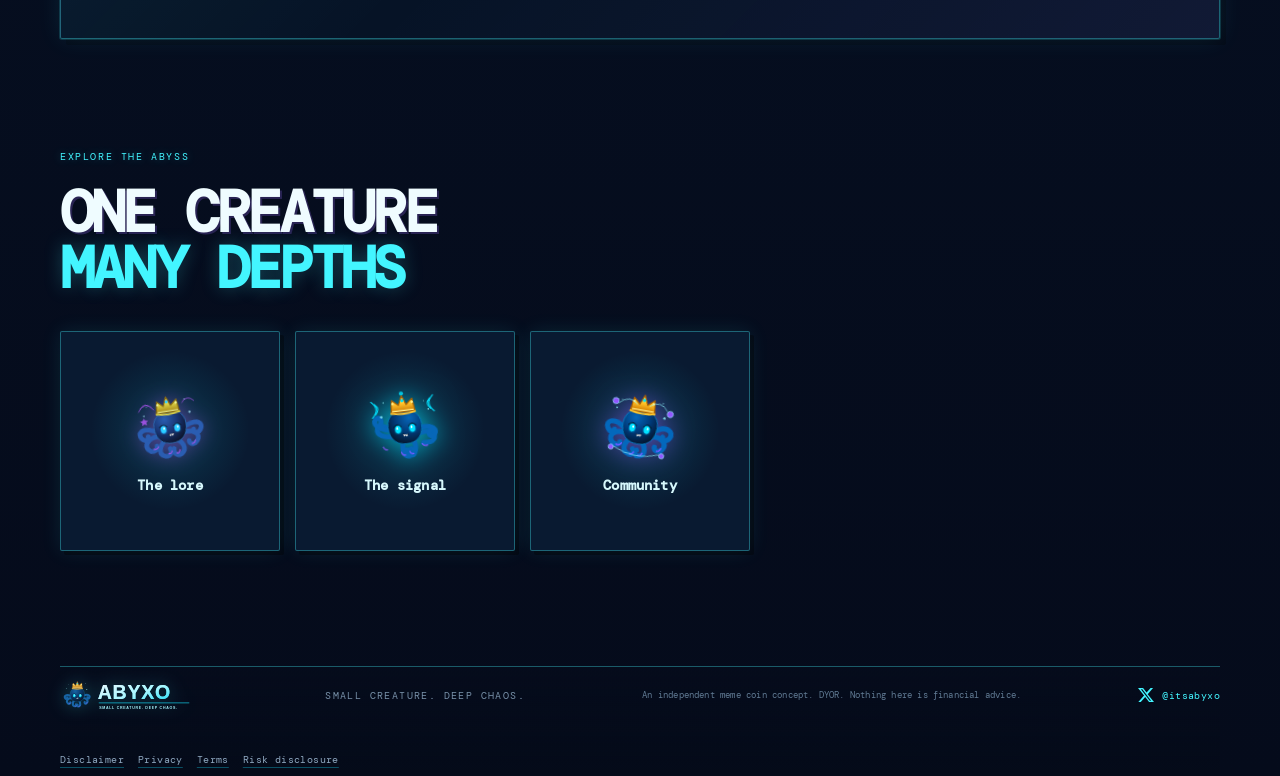
==== commit 180dec9e: "Update Solana launch status to ABYXO token live" ====
--- a/website/index.html
+++ b/website/index.html
@@ -92,14 +92,15 @@
       </div>
     </section>
     <section class="token-live-panel section-wrap" id="solana-launch" aria-labelledby="solana-launch-title">
-      <div class="token-live-heading"><div><div class="section-kicker">04 / SOLANA LAUNCH STATUS</div><h2 id="solana-launch-title">ABYXO <span>ON SOLANA</span></h2><p>The next chapter is being prepared. Official token details will appear here only after they are verified.</p></div><span class="token-live-badge">COMING SOON</span></div>
-      <div class="token-live-status"><span class="token-live-orbit" aria-hidden="true">◉</span><div><strong>THE LAUNCH VAULT IS SEALED</strong><small>No Solana contract address has been announced yet. Beware of unofficial tokens and copycats.</small></div></div>
+      <div class="token-live-heading"><div><div class="section-kicker">04 / SOLANA LAUNCH STATUS</div><h2 id="solana-launch-title">ABYXO <span>IS LIVE ON SOLANA</span></h2><p>ABYXO has officially launched on Solana. Find the token through its verified contract address and official Pump.fun page below.</p></div><span class="token-live-badge">TOKEN LIVE</span></div>
+      <div class="token-live-status"><span class="token-live-orbit" aria-hidden="true">◉</span><div><strong>THE ABYXO TOKEN IS LIVE</strong><small>Always verify the contract address before interacting with any token or trading page.</small></div></div>
       <div class="token-live-grid" aria-label="ABYXO launch information">
-        <article><span>NETWORK</span><strong>SOLANA</strong><small>Planned chain</small></article>
-        <article><span>CONTRACT ADDRESS</span><strong>—</strong><small>Not announced</small></article>
-        <article><span>MARKET DATA</span><strong>—</strong><small>Available after launch</small></article>
+        <article><span>NETWORK</span><strong>SOLANA</strong><small>Live</small></article>
+        <article><span>CONTRACT ADDRESS</span><strong>GdgkNaErAMyd5PvXAhXcx88mGJd24bjodq5EikFhpump</strong><small>Official token mint</small></article>
+        <article><span>LAUNCH PLATFORM</span><strong>PUMP.FUN</strong><small>Official token page</small></article>
       </div>
-      <p class="token-live-footnote">No live contract address or market feed has been announced yet. Follow official ABYXO channels for verified launch information.</p>
+      <div class="token-live-actions"><a class="pumpfun-link" href="https://pump.fun/coin/GdgkNaErAMyd5PvXAhXcx88mGJd24bjodq5EikFhpump" target="_blank" rel="noopener noreferrer">VIEW ABYXO ON PUMP.FUN <span aria-hidden="true">↗</span></a></div>
+      <p class="token-live-footnote">Contract address: GdgkNaErAMyd5PvXAhXcx88mGJd24bjodq5EikFhpump. Verify the address independently before making any transaction. Market data is not displayed in this panel yet.</p>
     </section>
     <section class="pumpfun-integration section-wrap" id="pumpfun-integration" aria-labelledby="pumpfun-title">
       <div class="pumpfun-heading">
--- a/website/styles.css
+++ b/website/styles.css
@@ -1498,3 +1498,11 @@
     margin-inline: calc(50% - 50vw) !important;
   }
 }
+
+/* Contract address actions */
+.ca-address-actions{display:flex;align-items:center;gap:10px;flex-wrap:wrap}
+.ca-copy-button,.ca-view-button{display:inline-flex;align-items:center;justify-content:center;gap:8px;min-height:38px;padding:10px 14px;border:1px solid #16d9f5;color:#a6f7ff;background:#16d9f510;border-radius:5px;font:10px "DM Mono",monospace;letter-spacing:.08em;cursor:pointer}
+.ca-view-button{background:#16d9f5;color:#071426;font-weight:700}
+.ca-copy-button:hover{background:#16d9f5;color:#071426}
+.ca-view-button:hover{background:#a6f7ff;border-color:#a6f7ff}
+@media(max-width:560px){.ca-address-actions{width:100%}.ca-copy-button,.ca-view-button{flex:1}.ca-address{overflow-wrap:anywhere}}
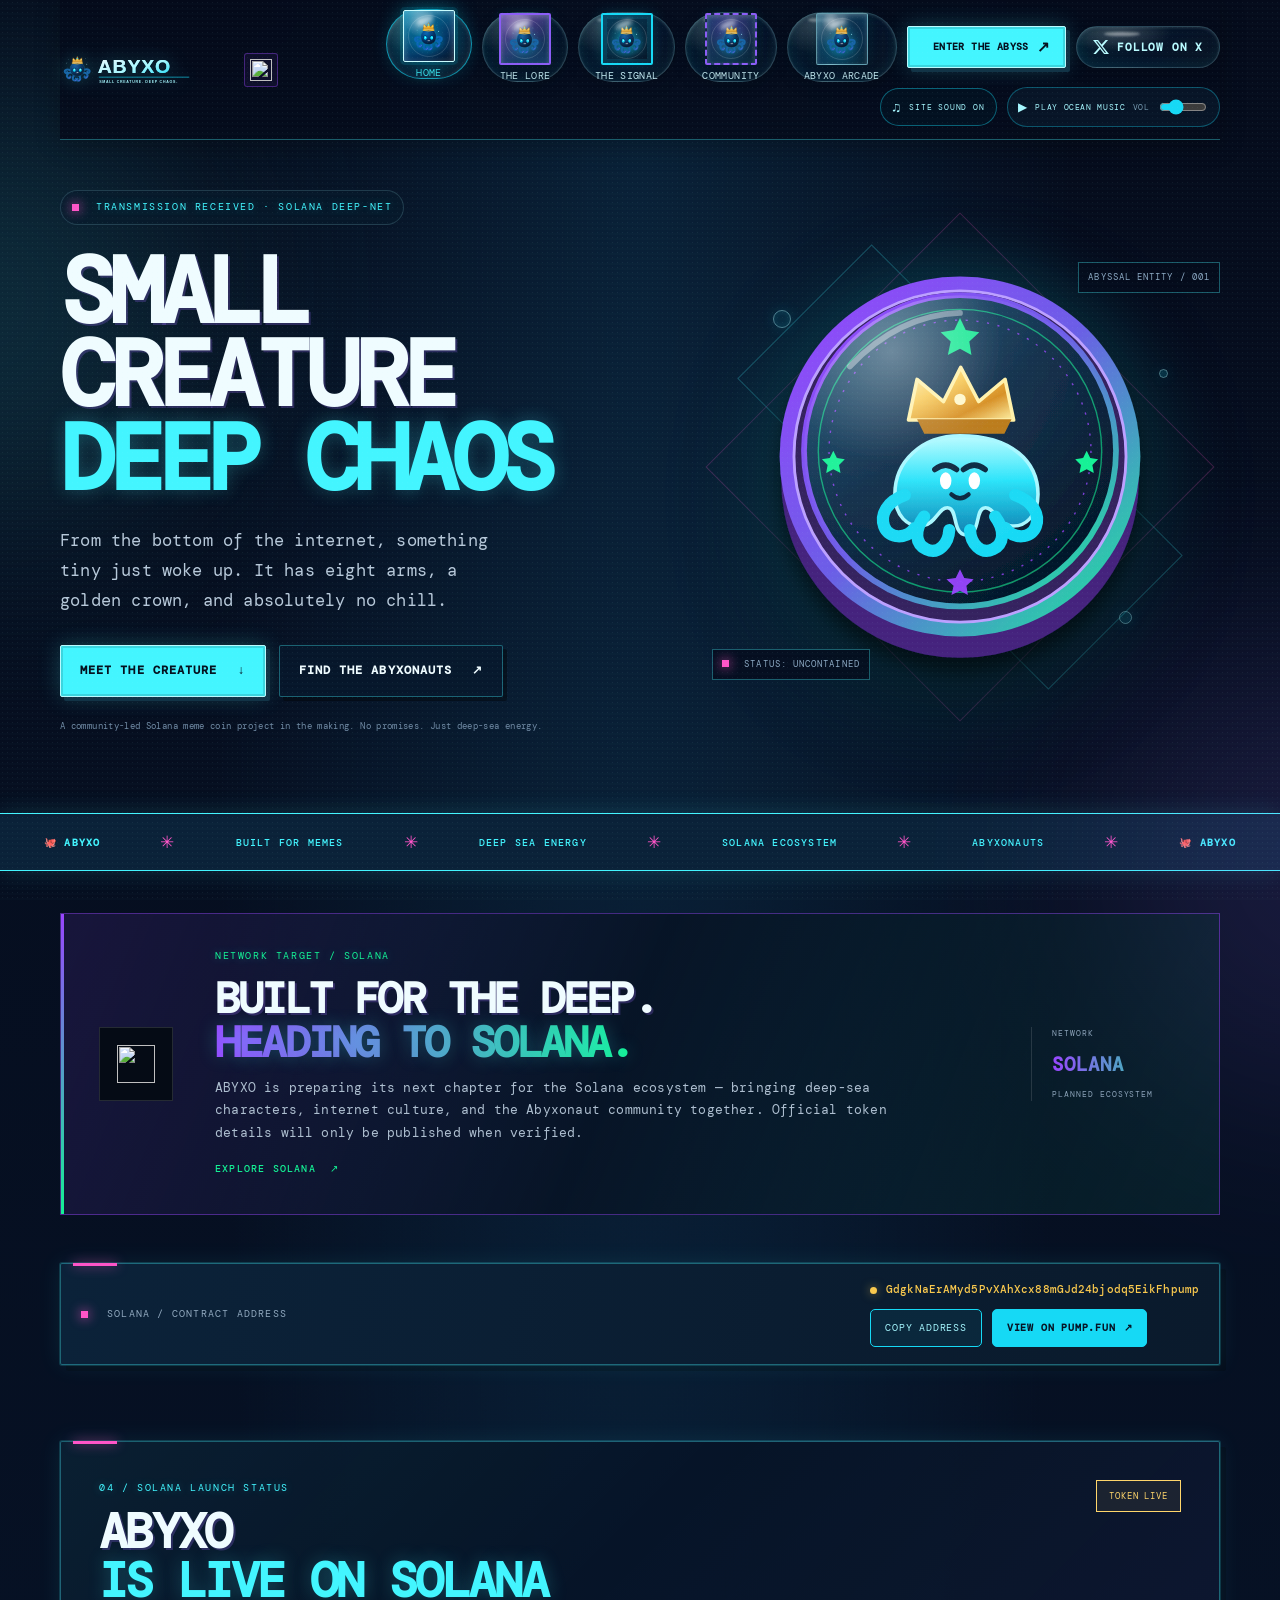
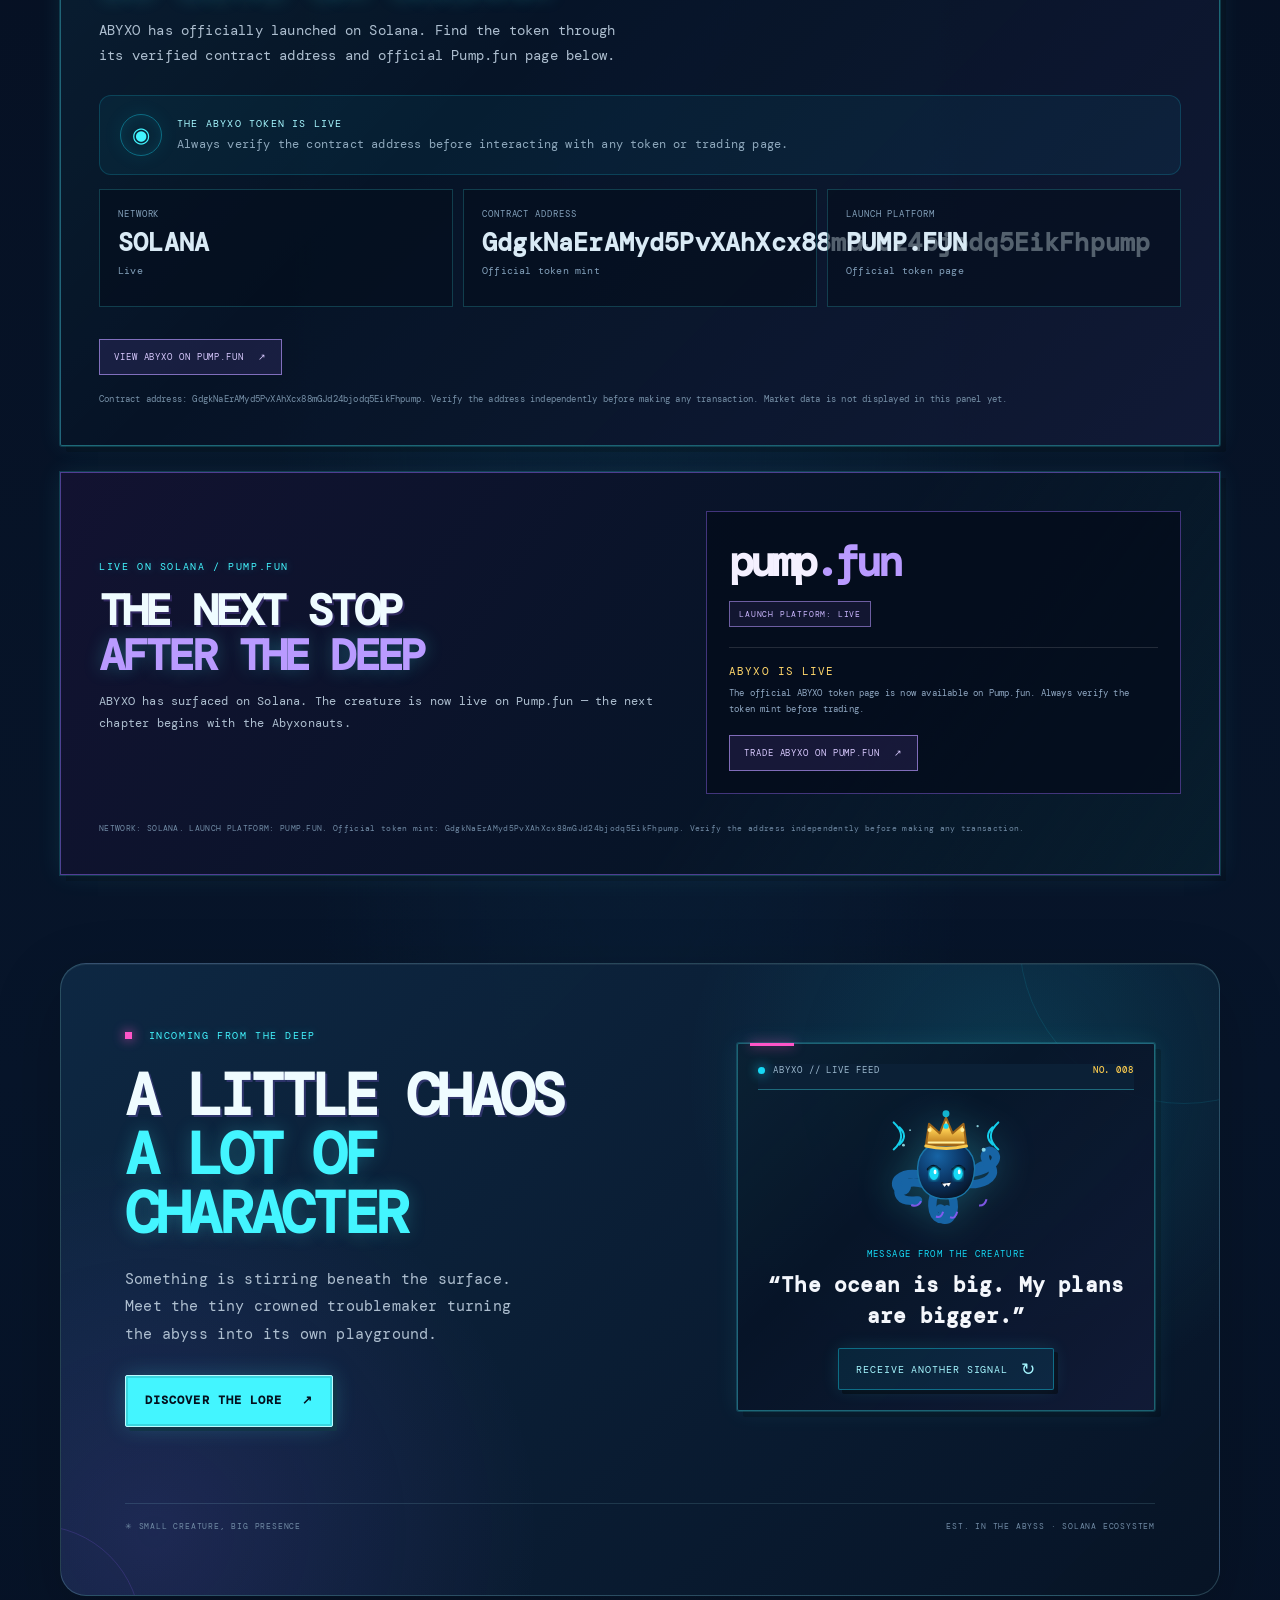
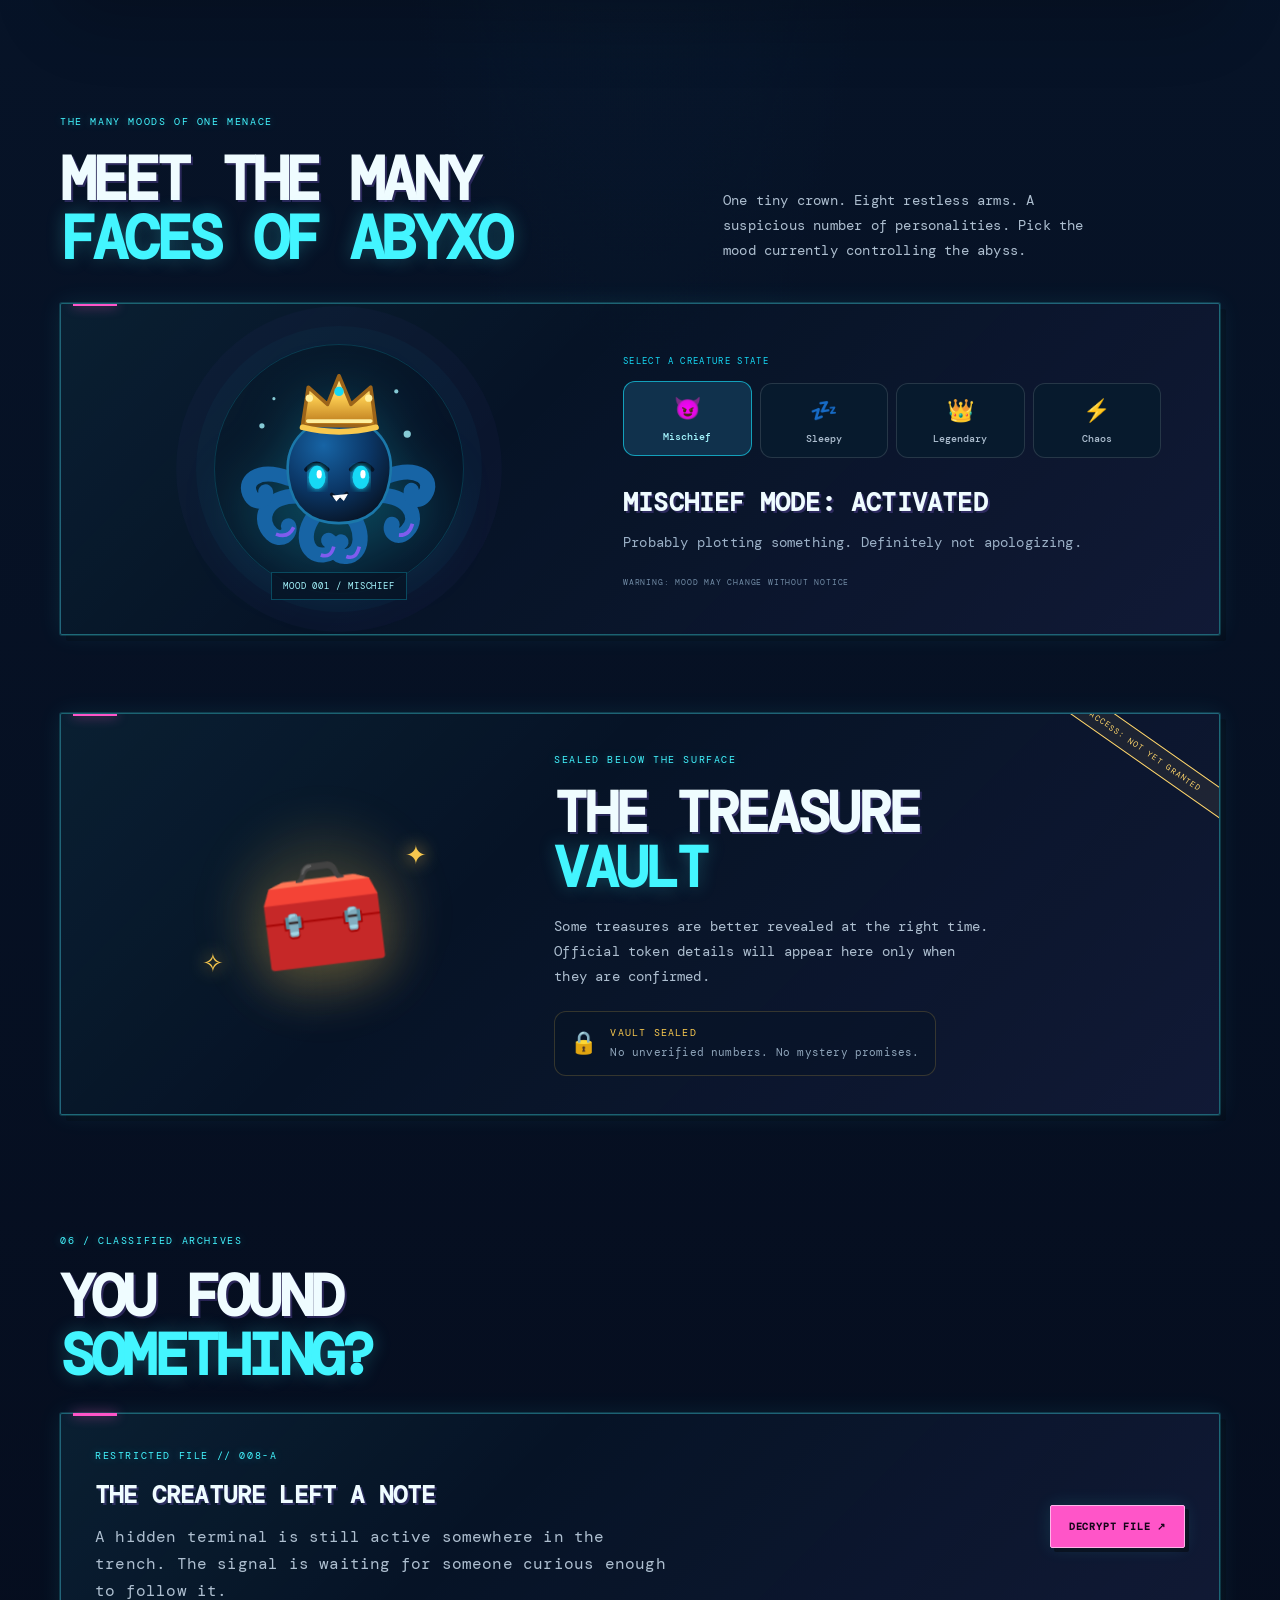
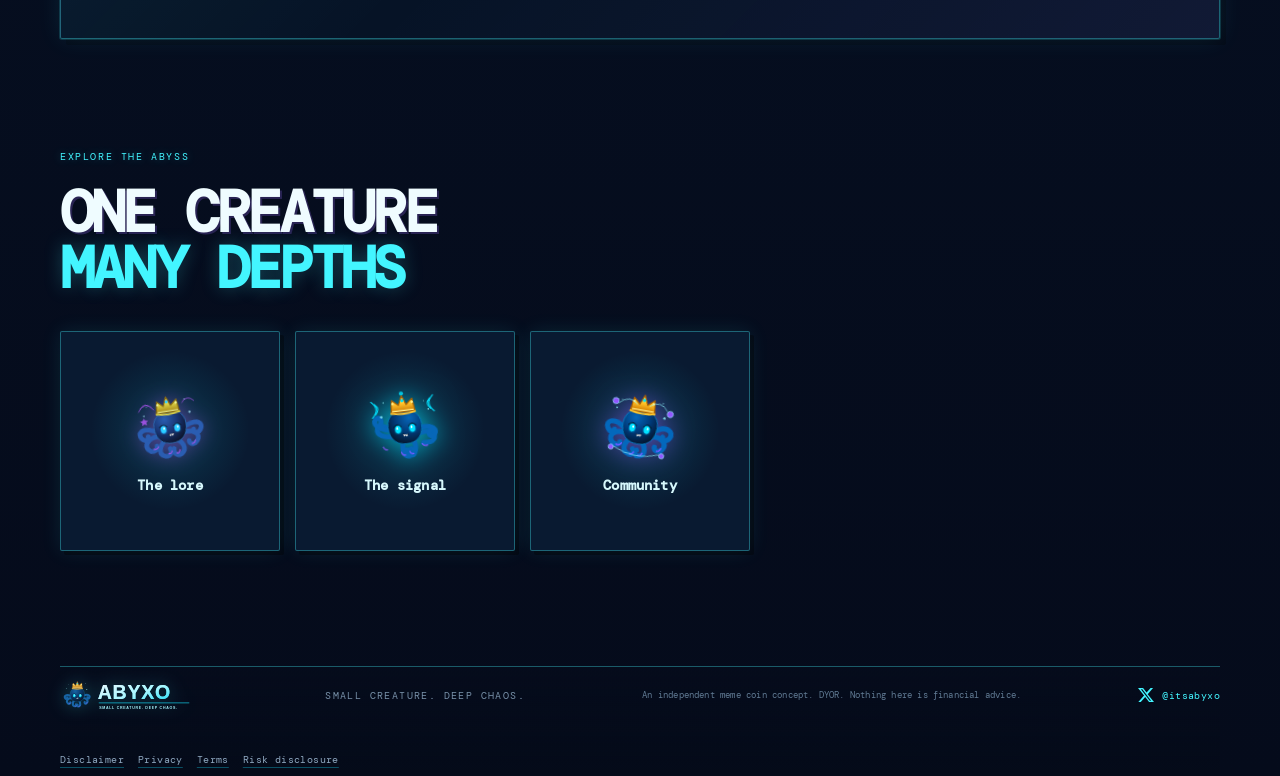
==== commit 4e69201b: "Update Pump.fun section to reflect ABYXO launch" ====
--- a/website/index.html
+++ b/website/index.html
@@ -104,17 +104,17 @@
     </section>
     <section class="pumpfun-integration section-wrap" id="pumpfun-integration" aria-labelledby="pumpfun-title">
       <div class="pumpfun-heading">
-        <div class="section-kicker">LAUNCH PLATFORM / PUMP.FUN</div>
+        <div class="section-kicker">LIVE ON SOLANA / PUMP.FUN</div>
         <h2 id="pumpfun-title">THE NEXT STOP<br><span>AFTER THE DEEP</span></h2>
-        <p>Pump.fun is the planned launch platform for ABYXO. The Solana launch is still being prepared; this section will link to the official token page once it is live and verified.</p>
+        <p>ABYXO has surfaced on Solana. The creature is now live on Pump.fun — the next chapter begins with the Abyxonauts.</p>
       </div>
       <div class="pumpfun-status-panel">
         <div class="pumpfun-wordmark" aria-label="pump.fun">pump<span>.fun</span></div>
-        <span class="pumpfun-status">LAUNCH PLATFORM: PLANNED</span>
-        <div class="pumpfun-status-line"><strong>NOT LIVE YET</strong><small>No official ABYXO Pump.fun token page has been announced. Do not buy tokens claiming to be ABYXO until official channels confirm the link.</small></div>
-        <a class="pumpfun-link" href="https://pump.fun" target="_blank" rel="noopener noreferrer">VISIT PUMP.FUN <span aria-hidden="true">↗</span></a>
+        <span class="pumpfun-status">LAUNCH PLATFORM: LIVE</span>
+        <div class="pumpfun-status-line"><strong>ABYXO IS LIVE</strong><small>The official ABYXO token page is now available on Pump.fun. Always verify the token mint before trading.</small></div>
+        <a class="pumpfun-link" href="https://pump.fun/coin/GdgkNaErAMyd5PvXAhXcx88mGJd24bjodq5EikFhpump" target="_blank" rel="noopener noreferrer">TRADE ABYXO ON PUMP.FUN <span aria-hidden="true">↗</span></a>
       </div>
-      <p class="pumpfun-footnote">SOLANA is the planned network. PUMP.FUN is the planned launch platform. Token contract, trading link, and market data will be added only after verification.</p>
+      <p class="pumpfun-footnote">NETWORK: SOLANA. LAUNCH PLATFORM: PUMP.FUN. Official token mint: GdgkNaErAMyd5PvXAhXcx88mGJd24bjodq5EikFhpump. Verify the address independently before making any transaction.</p>
     </section>
     <section class="abyss-transmission section-wrap" aria-labelledby="transmission-title">
       <div class="transmission-orbit transmission-orbit--one"></div><div class="transmission-orbit transmission-orbit--two"></div>
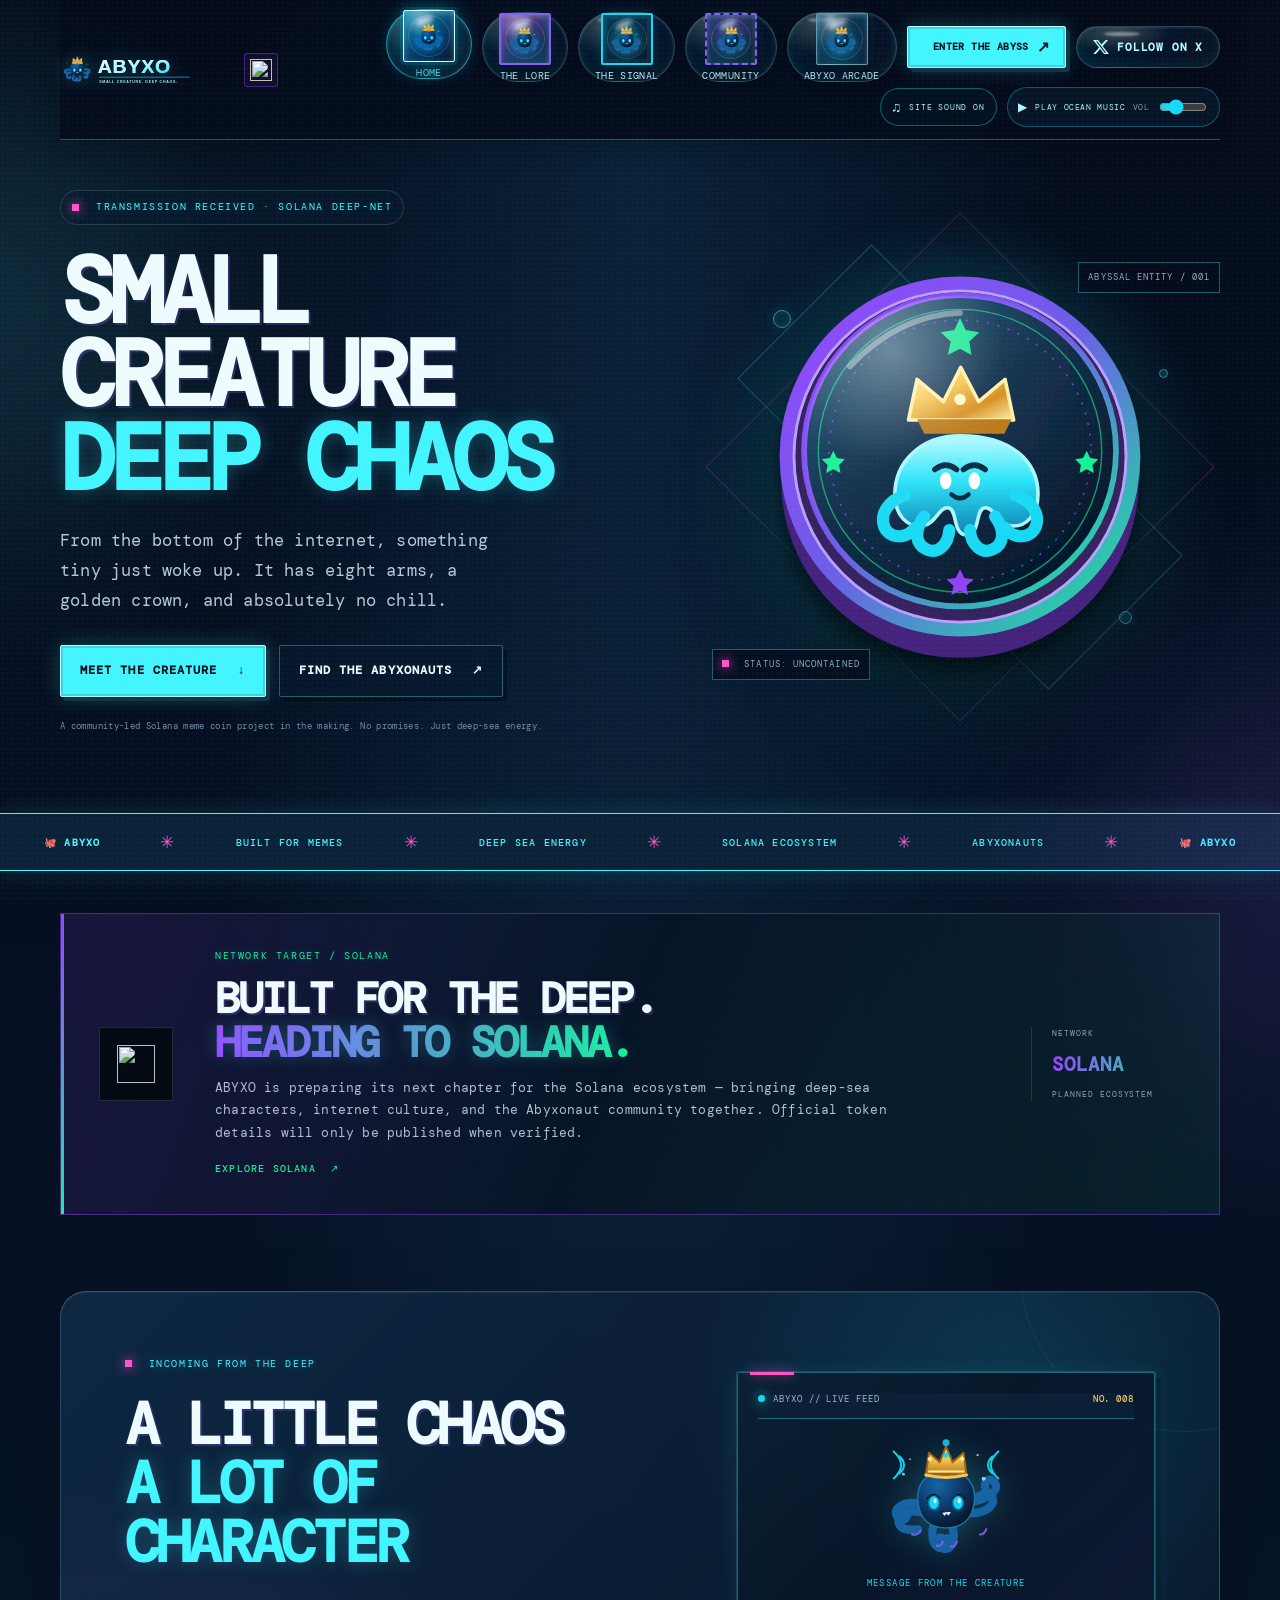
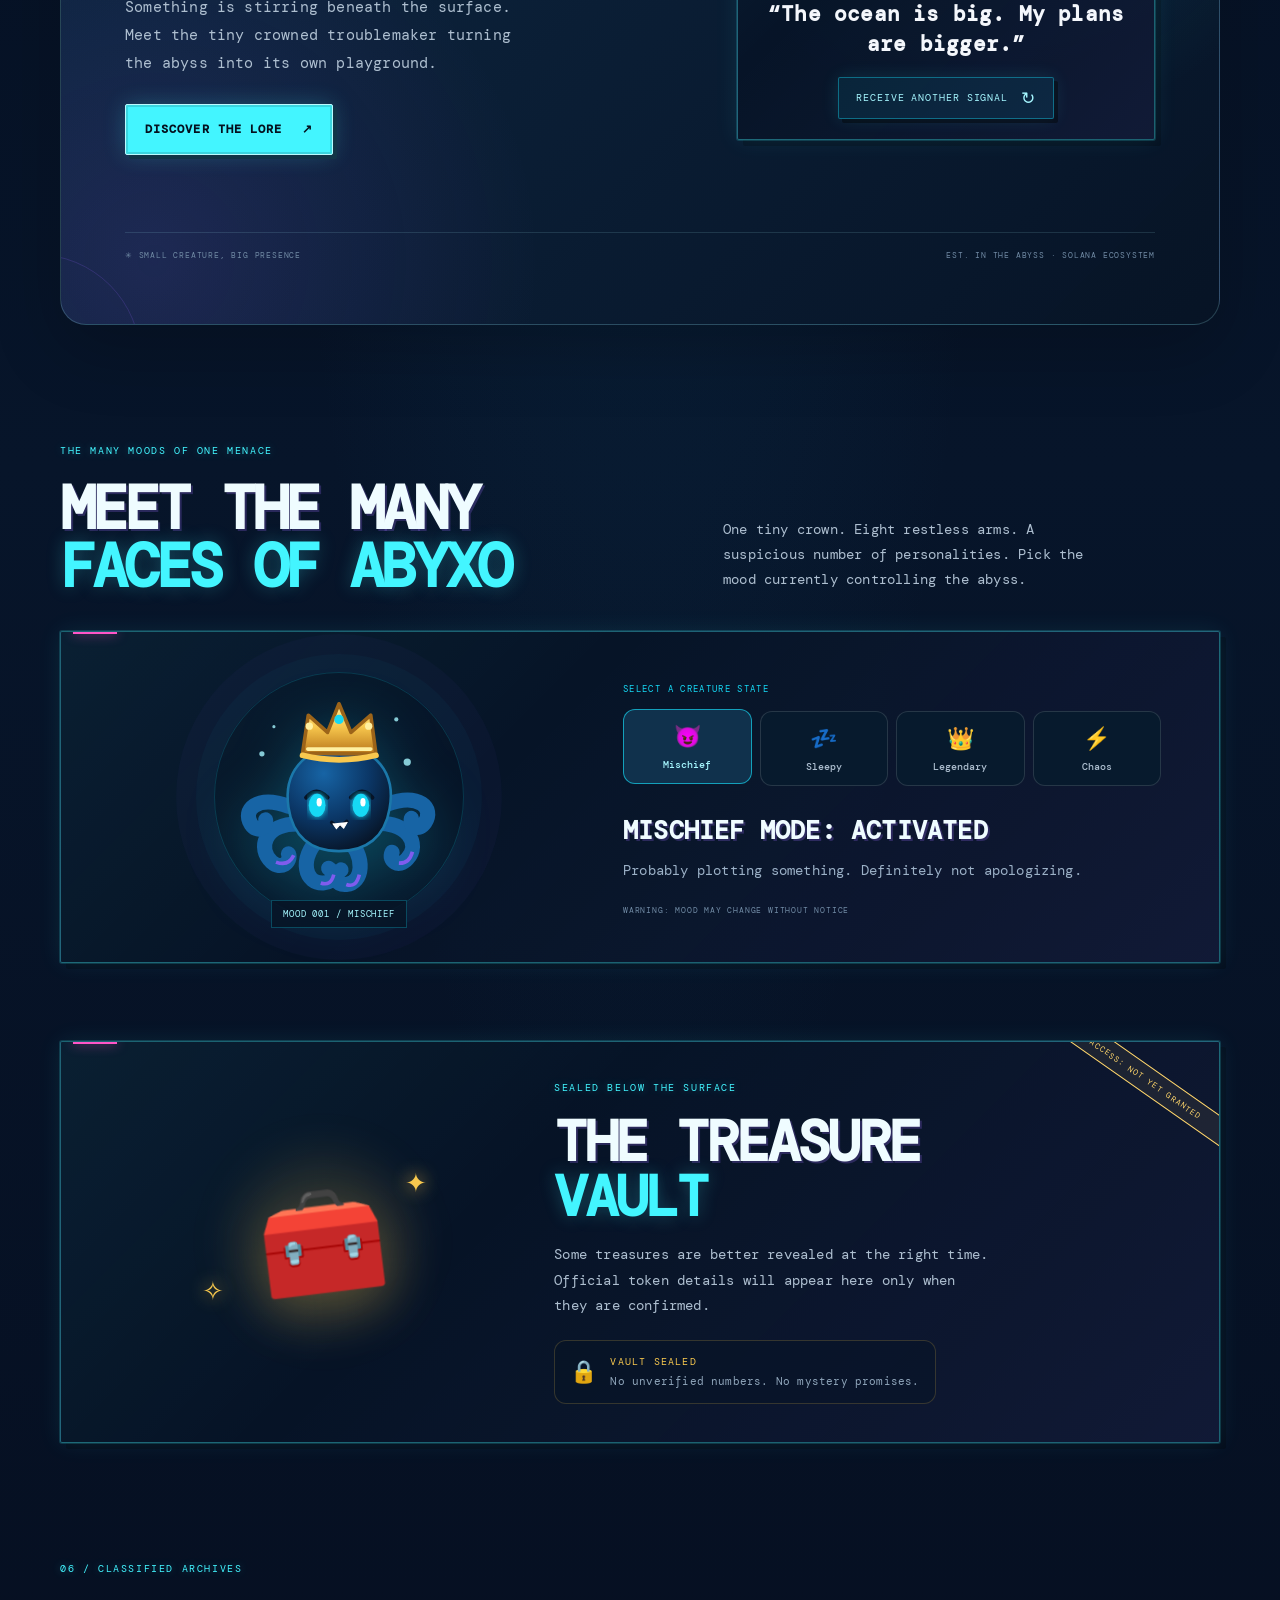
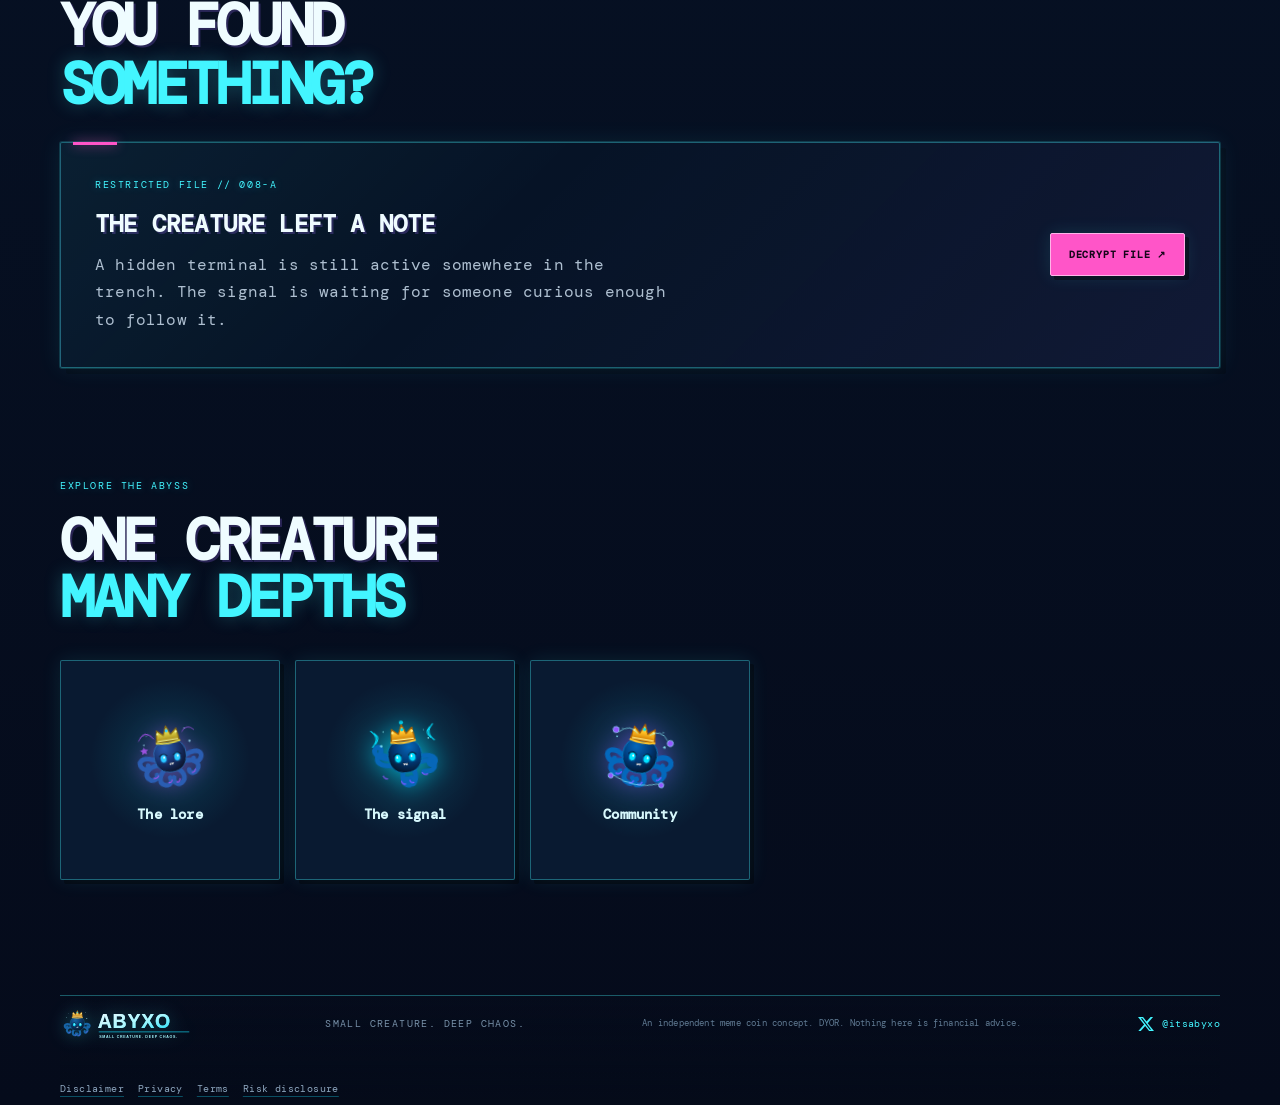
==== commit ddf7a1c0: "Remove contract and launch status sections from homepage" ====
--- a/website/index.html
+++ b/website/index.html
@@ -81,41 +81,6 @@
       </div>
       <div class="solana-ecosystem-meta"><span>NETWORK</span><strong>SOLANA</strong><small>PLANNED ECOSYSTEM</small></div>
     </section>
-    <section class="ca-strip section-wrap" aria-labelledby="ca-title">
-      <div class="ca-strip-label"><span class="pulse-dot"></span><span id="ca-title">SOLANA / CONTRACT ADDRESS</span></div>
-      <div class="ca-strip-value ca-strip-content">
-        <div class="ca-address-row"><span class="ca-status-dot" aria-hidden="true"></span><strong class="ca-address" id="abyxo-contract-address">GdgkNaErAMyd5PvXAhXcx88mGJd24bjodq5EikFhpump</strong></div>
-        <div class="ca-address-actions">
-          <button class="ca-copy-button" type="button" data-copy-ca aria-label="Copy ABYXO Solana contract address">COPY ADDRESS</button>
-          <a class="ca-view-button" href="https://pump.fun/coin/GdgkNaErAMyd5PvXAhXcx88mGJd24bjodq5EikFhpump" target="_blank" rel="noopener noreferrer">VIEW ON PUMP.FUN <span aria-hidden="true">↗</span></a>
-        </div>
-      </div>
-    </section>
-    <section class="token-live-panel section-wrap" id="solana-launch" aria-labelledby="solana-launch-title">
-      <div class="token-live-heading"><div><div class="section-kicker">04 / SOLANA LAUNCH STATUS</div><h2 id="solana-launch-title">ABYXO <span>IS LIVE ON SOLANA</span></h2><p>ABYXO has officially launched on Solana. Find the token through its verified contract address and official Pump.fun page below.</p></div><span class="token-live-badge">TOKEN LIVE</span></div>
-      <div class="token-live-status"><span class="token-live-orbit" aria-hidden="true">◉</span><div><strong>THE ABYXO TOKEN IS LIVE</strong><small>Always verify the contract address before interacting with any token or trading page.</small></div></div>
-      <div class="token-live-grid" aria-label="ABYXO launch information">
-        <article><span>NETWORK</span><strong>SOLANA</strong><small>Live</small></article>
-        <article><span>CONTRACT ADDRESS</span><strong>GdgkNaErAMyd5PvXAhXcx88mGJd24bjodq5EikFhpump</strong><small>Official token mint</small></article>
-        <article><span>LAUNCH PLATFORM</span><strong>PUMP.FUN</strong><small>Official token page</small></article>
-      </div>
-      <div class="token-live-actions"><a class="pumpfun-link" href="https://pump.fun/coin/GdgkNaErAMyd5PvXAhXcx88mGJd24bjodq5EikFhpump" target="_blank" rel="noopener noreferrer">VIEW ABYXO ON PUMP.FUN <span aria-hidden="true">↗</span></a></div>
-      <p class="token-live-footnote">Contract address: GdgkNaErAMyd5PvXAhXcx88mGJd24bjodq5EikFhpump. Verify the address independently before making any transaction. Market data is not displayed in this panel yet.</p>
-    </section>
-    <section class="pumpfun-integration section-wrap" id="pumpfun-integration" aria-labelledby="pumpfun-title">
-      <div class="pumpfun-heading">
-        <div class="section-kicker">LIVE ON SOLANA / PUMP.FUN</div>
-        <h2 id="pumpfun-title">THE NEXT STOP<br><span>AFTER THE DEEP</span></h2>
-        <p>ABYXO has surfaced on Solana. The creature is now live on Pump.fun — the next chapter begins with the Abyxonauts.</p>
-      </div>
-      <div class="pumpfun-status-panel">
-        <div class="pumpfun-wordmark" aria-label="pump.fun">pump<span>.fun</span></div>
-        <span class="pumpfun-status">LAUNCH PLATFORM: LIVE</span>
-        <div class="pumpfun-status-line"><strong>ABYXO IS LIVE</strong><small>The official ABYXO token page is now available on Pump.fun. Always verify the token mint before trading.</small></div>
-        <a class="pumpfun-link" href="https://pump.fun/coin/GdgkNaErAMyd5PvXAhXcx88mGJd24bjodq5EikFhpump" target="_blank" rel="noopener noreferrer">TRADE ABYXO ON PUMP.FUN <span aria-hidden="true">↗</span></a>
-      </div>
-      <p class="pumpfun-footnote">NETWORK: SOLANA. LAUNCH PLATFORM: PUMP.FUN. Official token mint: GdgkNaErAMyd5PvXAhXcx88mGJd24bjodq5EikFhpump. Verify the address independently before making any transaction.</p>
-    </section>
     <section class="abyss-transmission section-wrap" aria-labelledby="transmission-title">
       <div class="transmission-orbit transmission-orbit--one"></div><div class="transmission-orbit transmission-orbit--two"></div>
       <div class="transmission-copy">
